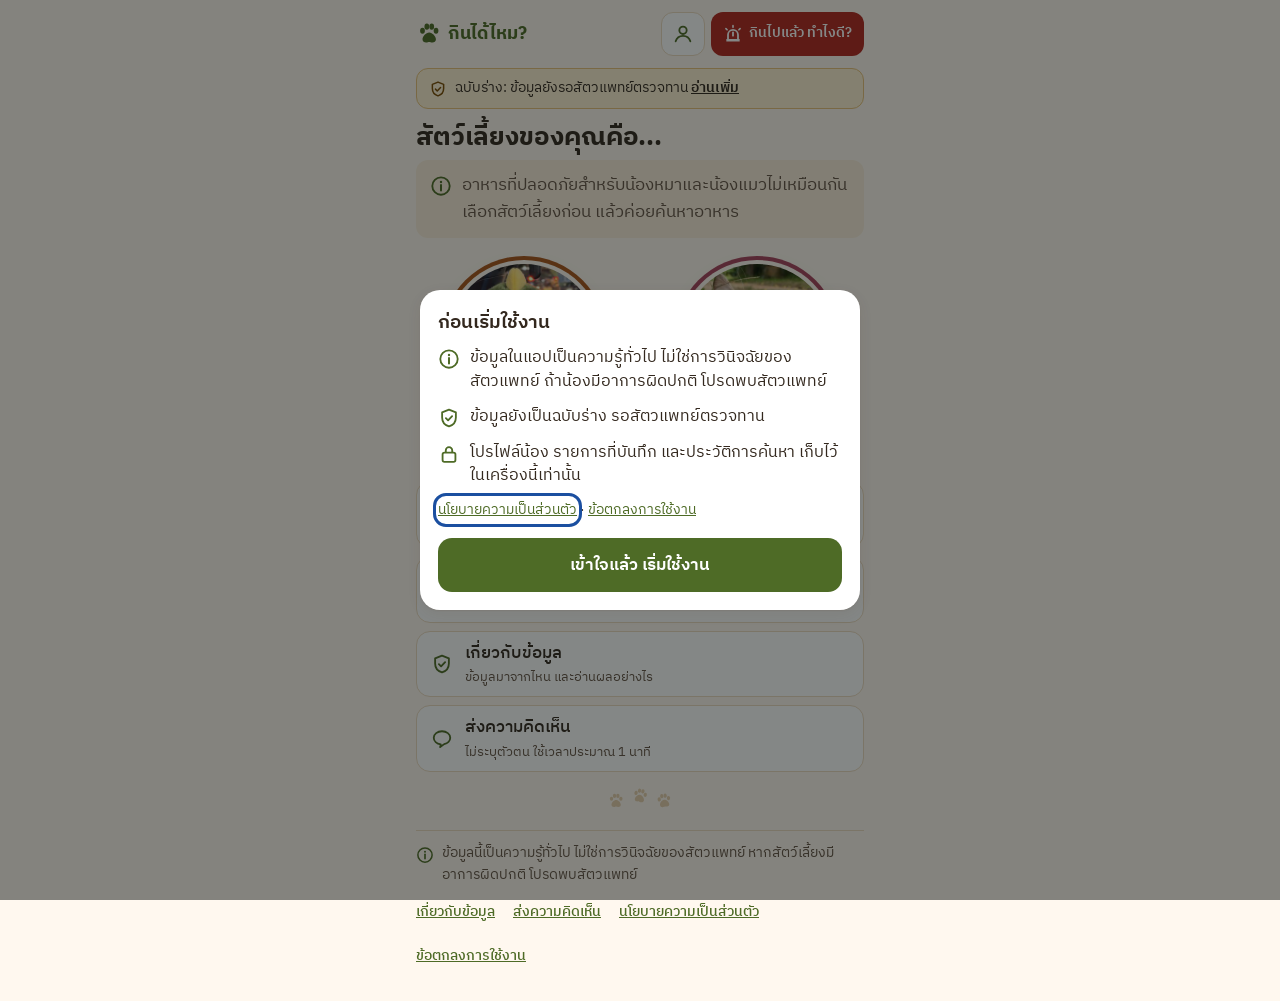
==== index.html @ fde8546d "ปุ่มเลือกสัตว์เป็นวงกลม และปรับโทนสีให้เข้ากับน้องหมาน้องแมว Co-Authored-By: Claude Opus 5.5 <norepl" ====
<!doctype html>
<html lang="th">
<head>
<meta charset="utf-8">
<meta name="viewport" content="width=device-width, initial-scale=1, viewport-fit=cover">
<title>กินได้ไหม? — อาหารน้องหมาและน้องแมว</title>
<meta name="description" content="เช็กง่าย ๆ ว่าอาหารคนชนิดไหนที่น้องหมาหรือน้องแมวกินได้ กินได้บ้าง ควรหลีกเลี่ยง หรือห้ามกิน พร้อมโหมดฉุกเฉินเมื่อน้องกินไปแล้ว">
<meta name="theme-color" content="#4E6B26" media="(prefers-color-scheme: light)">
<meta name="theme-color" content="#1A1511" media="(prefers-color-scheme: dark)">
<meta name="color-scheme" content="light dark">
<link rel="manifest" href="manifest.webmanifest">
<link rel="icon" type="image/png" sizes="32x32" href="icons/favicon-32.png">
<link rel="apple-touch-icon" href="icons/apple-touch-icon.png">
<meta name="apple-mobile-web-app-capable" content="yes">
<meta name="mobile-web-app-capable" content="yes">
<meta name="apple-mobile-web-app-title" content="กินได้ไหม">
<meta name="apple-mobile-web-app-status-bar-style" content="default">
<meta property="og:type" content="website">
<meta property="og:title" content="กินได้ไหม? — อาหารน้องหมาและน้องแมว">
<meta property="og:description" content="เช็กง่าย ๆ ว่าอาหารคนชนิดไหนที่น้องหมาหรือน้องแมวกินได้ พร้อมโหมดฉุกเฉินเมื่อน้องกินไปแล้ว">
<meta property="og:url" content="https://somnantapornp-design.github.io/Kindaimai/">
<meta property="og:image" content="https://somnantapornp-design.github.io/Kindaimai/icons/og.png">
<meta property="og:image:width" content="1200">
<meta property="og:image:height" content="630">
<meta property="og:locale" content="th_TH">
<meta name="twitter:card" content="summary_large_image">
<link rel="preconnect" href="https://fonts.googleapis.com">
<link rel="preconnect" href="https://fonts.gstatic.com" crossorigin>
<link href="https://fonts.googleapis.com/css2?family=IBM+Plex+Sans+Thai:wght@400;500;600;700&display=swap" rel="stylesheet">
<link rel="stylesheet" href="css/app.css">
</head>
<body>
<!-- SVG icon sprite (inline, no external images). Colors come from currentColor or CSS classes. -->
<svg width="0" height="0" class="sprite" aria-hidden="true" focusable="false">
  <defs>
    <symbol id="i-paw" viewBox="0 0 24 24"><g fill="currentColor"><ellipse cx="6" cy="9" rx="2.2" ry="2.8"/><ellipse cx="10" cy="5.2" rx="2.2" ry="2.8"/><ellipse cx="14.5" cy="5.2" rx="2.2" ry="2.8"/><ellipse cx="18.5" cy="9" rx="2.2" ry="2.8"/><path d="M12.2 10.5c-3 0-6.2 3.6-6.2 6.4 0 2.1 1.6 3 3.3 3 1.3 0 2-.6 2.9-.6s1.6.6 2.9.6c1.7 0 3.3-.9 3.3-3 0-2.8-3.2-6.4-6.2-6.4z"/></g></symbol>
    <symbol id="i-dog" viewBox="0 0 100 100"><circle class="fd-bg" cx="50" cy="52" r="44"/><g class="fd-ln" stroke-width="3.5" stroke-linecap="round" stroke-linejoin="round"><path d="M30 34c-8-4-14 2-14 12 0 8 4 14 9 14"/><path d="M70 34c8-4 14 2 14 12 0 8-4 14-9 14"/><path d="M30 36c4-6 11-9 20-9s16 3 20 9c4 6 5 14 4 22-2 12-12 20-24 20S28 70 26 58c-1-8 0-16 4-22z"/><path d="M45 61c2 2 8 2 10 0"/><path d="M50 61v5"/><path d="M44 70c3 3 9 3 12 0"/></g><circle class="fd-fi" cx="40" cy="48" r="3.5"/><circle class="fd-fi" cx="60" cy="48" r="3.5"/><ellipse class="fd-fi" cx="50" cy="58" rx="5" ry="3.5"/></symbol>
    <symbol id="i-cat" viewBox="0 0 100 100"><circle class="fc-bg" cx="50" cy="52" r="44"/><g class="fc-ln" stroke-width="3.5" stroke-linecap="round" stroke-linejoin="round"><path d="M27 44l-3-22 17 10"/><path d="M73 44l3-22-17 10"/><path d="M41 32c3-1 6-1 9-1s6 0 9 1c9 3 16 11 16 22 0 14-11 24-25 24S25 68 25 54c0-5 1-8 2-10"/><path d="M50 60v4"/><path d="M44 66c2 2 4 2 6-1 2 3 4 3 6 1"/><path d="M18 56l14 2M18 64l14-2M82 56l-14 2M82 64l-14-2"/></g><ellipse class="fc-fi" cx="40" cy="50" rx="3.2" ry="4.2"/><ellipse class="fc-fi" cx="60" cy="50" rx="3.2" ry="4.2"/><path class="fc-fi" d="M46 57h8l-4 4z"/></symbol>
    <!-- status icons: shape differs per status (circle-check / triangle / diamond-minus / circle-slash / circle-?) -->
    <symbol id="i-safe" viewBox="0 0 24 24"><circle cx="12" cy="12" r="10" fill="currentColor"/><path class="gl" d="M7 12.5l3.2 3.2L17 9" stroke-width="2.4" stroke-linecap="round" stroke-linejoin="round"/></symbol>
    <symbol id="i-limited" viewBox="0 0 24 24"><path d="M12 2.8L1.8 20.5h20.4z" fill="currentColor" stroke="currentColor" stroke-width="1.5" stroke-linejoin="round"/><path class="gl" d="M12 9v5.5" stroke-width="2.4" stroke-linecap="round"/><circle class="glf" cx="12" cy="17.6" r="1.4"/></symbol>
    <symbol id="i-avoid" viewBox="0 0 24 24"><rect x="4.2" y="4.2" width="15.6" height="15.6" rx="2.6" transform="rotate(45 12 12)" fill="currentColor"/><path class="gl" d="M7.6 12h8.8" stroke-width="2.6" stroke-linecap="round"/></symbol>
    <symbol id="i-toxic" viewBox="0 0 24 24"><circle cx="12" cy="12" r="10" fill="currentColor"/><circle class="gl" cx="12" cy="12" r="5.6" stroke-width="2.4"/><path class="gl" d="M8 16L16 8" stroke-width="2.4" stroke-linecap="round"/></symbol>
    <symbol id="i-unknown" viewBox="0 0 24 24"><circle cx="12" cy="12" r="10" fill="currentColor"/><path class="gl" d="M9.3 9.4a2.8 2.8 0 015.4 1c0 1.9-2.7 2.3-2.7 4" stroke-width="2.3" stroke-linecap="round"/><circle class="glf" cx="12" cy="17.6" r="1.4"/></symbol>
    <symbol id="i-search" viewBox="0 0 24 24"><circle cx="10.5" cy="10.5" r="6.5" fill="none" stroke="currentColor" stroke-width="2.2"/><path d="M15.5 15.5L21 21" stroke="currentColor" stroke-width="2.2" stroke-linecap="round"/></symbol>
    <symbol id="i-x" viewBox="0 0 24 24"><path d="M6 6l12 12M18 6L6 18" stroke="currentColor" stroke-width="2.2" stroke-linecap="round"/></symbol>
    <symbol id="i-back" viewBox="0 0 24 24"><path d="M15 5l-7 7 7 7" fill="none" stroke="currentColor" stroke-width="2.4" stroke-linecap="round" stroke-linejoin="round"/></symbol>
    <symbol id="i-swap" viewBox="0 0 24 24"><path d="M4 8h13l-3-3M20 16H7l3 3" fill="none" stroke="currentColor" stroke-width="2.2" stroke-linecap="round" stroke-linejoin="round"/></symbol>
    <symbol id="i-phone" viewBox="0 0 24 24"><path d="M6.6 3.5l2.6-.4 1.7 4.3-2 1.5a11 11 0 005.2 5.2l1.5-2 4.3 1.7-.4 2.6a2 2 0 01-2 1.7A15.5 15.5 0 014.9 5.5a2 2 0 011.7-2z" fill="currentColor"/></symbol>
    <symbol id="i-info" viewBox="0 0 24 24"><circle cx="12" cy="12" r="9.5" fill="none" stroke="currentColor" stroke-width="2"/><path d="M12 11v6" stroke="currentColor" stroke-width="2.2" stroke-linecap="round"/><circle cx="12" cy="7.6" r="1.3" fill="currentColor"/></symbol>
    <symbol id="i-siren" viewBox="0 0 24 24"><path d="M6 18v-5a6 6 0 0112 0v5" fill="none" stroke="currentColor" stroke-width="2.2" stroke-linejoin="round"/><path d="M4 18h16v3H4z" fill="currentColor"/><path d="M12 2v2M3.5 5.5l1.4 1.4M20.5 5.5l-1.4 1.4" stroke="currentColor" stroke-width="2" stroke-linecap="round"/><path d="M12 10v4" stroke="currentColor" stroke-width="2.2" stroke-linecap="round"/></symbol>
    <symbol id="i-user" viewBox="0 0 24 24"><circle cx="12" cy="8" r="4" fill="none" stroke="currentColor" stroke-width="2"/><path d="M4 20c1.2-4 4.4-6 8-6s6.8 2 8 6" fill="none" stroke="currentColor" stroke-width="2" stroke-linecap="round"/></symbol>
    <symbol id="i-heart" viewBox="0 0 24 24"><path d="M12 20.3S3.5 15 3.5 9.1A4.6 4.6 0 0112 6.6a4.6 4.6 0 018.5 2.5c0 5.9-8.5 11.2-8.5 11.2z" stroke="currentColor" stroke-width="2" stroke-linejoin="round"/></symbol>
    <symbol id="i-chat" viewBox="0 0 24 24"><path d="M12 3.5c-5 0-9 3.2-9 7.2 0 3.6 3.2 6.6 7.6 7.1l-.6 3 4.4-3.2c3.7-.8 6.6-3.6 6.6-6.9 0-4-4-7.2-9-7.2z" fill="none" stroke="currentColor" stroke-width="2" stroke-linejoin="round"/></symbol>
    <symbol id="i-copy" viewBox="0 0 24 24"><rect x="8" y="8" width="12" height="12" rx="2" fill="none" stroke="currentColor" stroke-width="2"/><path d="M16 8V5a1 1 0 00-1-1H5a1 1 0 00-1 1v10a1 1 0 001 1h3" fill="none" stroke="currentColor" stroke-width="2"/></symbol>
    <symbol id="i-bowl" viewBox="0 0 24 24"><path d="M3 11h18a9 9 0 01-18 0z" fill="none" stroke="currentColor" stroke-width="2" stroke-linejoin="round"/><path d="M9 7c0-1.5 1.5-1.5 1.5-3M14 7c0-1.5 1.5-1.5 1.5-3" fill="none" stroke="currentColor" stroke-width="1.8" stroke-linecap="round"/></symbol>
    <symbol id="i-shield" viewBox="0 0 24 24"><path d="M12 2.8l7.5 3v5.6c0 4.6-3.1 8.4-7.5 9.8-4.4-1.4-7.5-5.2-7.5-9.8V5.8z" fill="none" stroke="currentColor" stroke-width="2" stroke-linejoin="round"/><path d="M8.6 12.2l2.4 2.4 4.4-4.6" fill="none" stroke="currentColor" stroke-width="2" stroke-linecap="round" stroke-linejoin="round"/></symbol>
    <symbol id="i-clock" viewBox="0 0 24 24"><circle cx="12" cy="12" r="9" fill="none" stroke="currentColor" stroke-width="2"/><path d="M12 7v5l3.5 2" fill="none" stroke="currentColor" stroke-width="2" stroke-linecap="round"/></symbol>
    <symbol id="i-cross" viewBox="0 0 24 24"><rect x="3" y="3" width="18" height="18" rx="4" fill="none" stroke="currentColor" stroke-width="2"/><path d="M12 7.5v9M7.5 12h9" stroke="currentColor" stroke-width="2.4" stroke-linecap="round"/></symbol>
    <symbol id="i-plus" viewBox="0 0 24 24"><path d="M12 5v14M5 12h14" stroke="currentColor" stroke-width="2.4" stroke-linecap="round"/></symbol>
    <symbol id="i-thumb" viewBox="0 0 24 24"><path d="M7.5 10.5V20H4.5a1 1 0 01-1-1v-7.5a1 1 0 011-1zM7.5 10.5l3.6-6.6a1.9 1.9 0 013.4 1.5L13.8 9h5a2 2 0 012 2.4l-1.4 6.8A2.2 2.2 0 0117.2 20H7.5" fill="none" stroke="currentColor" stroke-width="2" stroke-linejoin="round" stroke-linecap="round"/></symbol>
    <symbol id="i-thumb-down" viewBox="0 0 24 24"><g transform="rotate(180 12 12)"><path d="M7.5 10.5V20H4.5a1 1 0 01-1-1v-7.5a1 1 0 011-1zM7.5 10.5l3.6-6.6a1.9 1.9 0 013.4 1.5L13.8 9h5a2 2 0 012 2.4l-1.4 6.8A2.2 2.2 0 0117.2 20H7.5" fill="none" stroke="currentColor" stroke-width="2" stroke-linejoin="round" stroke-linecap="round"/></g></symbol>
    <symbol id="i-check-c" viewBox="0 0 24 24"><circle cx="12" cy="12" r="9.5" fill="currentColor"/><path class="gl" d="M7.5 12.3l3 3 6-6.3" stroke-width="2.3" stroke-linecap="round" stroke-linejoin="round"/></symbol>
    <symbol id="i-send" viewBox="0 0 24 24"><path d="M3.5 11.5L20 4l-6.5 16.5-2.6-6.4z" fill="none" stroke="currentColor" stroke-width="2" stroke-linejoin="round"/><path d="M10.9 14.1L20 4" stroke="currentColor" stroke-width="2"/></symbol>
    <symbol id="i-refresh" viewBox="0 0 24 24"><path d="M20 12a8 8 0 11-2.4-5.7M20 4v5h-5" fill="none" stroke="currentColor" stroke-width="2.2" stroke-linecap="round" stroke-linejoin="round"/></symbol>
    <symbol id="i-lock" viewBox="0 0 24 24"><rect x="5" y="10.5" width="14" height="10" rx="2" fill="none" stroke="currentColor" stroke-width="2"/><path d="M8.5 10.5V8a3.5 3.5 0 017 0v2.5" fill="none" stroke="currentColor" stroke-width="2"/></symbol>
    <symbol id="i-download" viewBox="0 0 24 24"><path d="M12 4v11M7 10.5l5 5 5-5M5 20h14" fill="none" stroke="currentColor" stroke-width="2.2" stroke-linecap="round" stroke-linejoin="round"/></symbol>
    <symbol id="i-pin" viewBox="0 0 24 24"><path d="M12 21.5s-6.5-6.2-6.5-11.3a6.5 6.5 0 0113 0c0 5.1-6.5 11.3-6.5 11.3z" fill="none" stroke="currentColor" stroke-width="2" stroke-linejoin="round"/><circle cx="12" cy="10.2" r="2.4" fill="none" stroke="currentColor" stroke-width="2"/></symbol>
    <symbol id="i-scissors" viewBox="0 0 24 24"><circle cx="6" cy="7" r="2.8" fill="none" stroke="currentColor" stroke-width="2"/><circle cx="6" cy="17" r="2.8" fill="none" stroke="currentColor" stroke-width="2"/><path d="M8.3 8.6L20 18M8.3 15.4L20 6" fill="none" stroke="currentColor" stroke-width="2" stroke-linecap="round"/></symbol>
    <symbol id="i-ext" viewBox="0 0 24 24"><path d="M14 4h6v6M20 4l-9 9M18 14v5a1 1 0 01-1 1H5a1 1 0 01-1-1V7a1 1 0 011-1h5" fill="none" stroke="currentColor" stroke-width="2" stroke-linecap="round" stroke-linejoin="round"/></symbol>
    <symbol id="i-doc" viewBox="0 0 24 24"><path d="M6 3h8l4 4v14H6z" fill="none" stroke="currentColor" stroke-width="2" stroke-linejoin="round"/><path d="M9 12h6M9 16h6" stroke="currentColor" stroke-width="2" stroke-linecap="round"/></symbol>
  </defs>
</svg>

<div lang="th" class="app">
  <header class="top">
    <a class="brand" href="#" id="brand-link" aria-label="กินได้ไหม? กลับหน้าแรก"><svg aria-hidden="true"><use href="#i-paw"/></svg><span class="brand-text">กินได้ไหม?</span></a>
    <button type="button" class="icon-btn" data-action="profile" aria-label="โปรไฟล์สัตว์เลี้ยง"><svg aria-hidden="true"><use href="#i-user"/></svg></button>
    <button type="button" class="btn-emg" data-action="emergency"><svg aria-hidden="true"><use href="#i-siren"/></svg>กินไปแล้ว ทำไงดี?</button>
  </header>

  <div class="ios-hint" id="ios-hint" hidden>
    <svg aria-hidden="true"><use href="#i-download"/></svg>
    <p>ติดตั้งแอป: แตะปุ่มแชร์ แล้วเลือก “เพิ่มไปยังหน้าจอโฮม”</p>
    <button type="button" class="ios-x" data-action="ios-hint-close" aria-label="ปิดคำแนะนำการติดตั้ง"><svg aria-hidden="true"><use href="#i-x"/></svg></button>
  </div>

  <main id="main" tabindex="-1">
    <!-- ===== Screen: loading / data error ===== -->
    <section class="view" id="view-loading" aria-label="กำลังโหลด">
      <p class="loading" role="status"><svg aria-hidden="true"><use href="#i-paw"/></svg>กำลังโหลดข้อมูลอาหาร…</p>
    </section>
    <section class="view" id="view-error" aria-labelledby="err-h" hidden>
      <div class="notfound">
        <svg aria-hidden="true"><use href="#i-unknown"/></svg>
        <h1 id="err-h" tabindex="-1" class="err-h">โหลดข้อมูลอาหารไม่สำเร็จ</h1>
        <p>ตรวจการเชื่อมต่ออินเทอร์เน็ต แล้วลองอีกครั้ง ถ้าเคยเปิดแอปนี้มาก่อน ข้อมูลจะใช้งานแบบออฟไลน์ได้หลังโหลดสำเร็จหนึ่งครั้ง</p>
        <button type="button" class="btn-sec" data-action="retry-data"><svg aria-hidden="true"><use href="#i-refresh"/></svg>ลองอีกครั้ง</button>
      </div>
      <button type="button" class="btn-danger" data-action="emergency"><svg aria-hidden="true"><use href="#i-siren"/></svg>น้องกินอะไรไปแล้ว? เปิดโหมดฉุกเฉิน</button>
    </section>

    <!-- ===== Screen: choose pet (home) ===== -->
    <section class="view" id="view-pet" aria-labelledby="pet-h" hidden>
      <div class="draft-banner js-draft" hidden><svg aria-hidden="true"><use href="#i-shield"/></svg><span>ฉบับร่าง: ข้อมูลยังรอสัตวแพทย์ตรวจทาน <a href="#about" data-action="about">อ่านเพิ่ม</a></span></div>
      <h1 id="pet-h">สัตว์เลี้ยงของคุณคือ...</h1>
      <div class="intro-note"><svg aria-hidden="true"><use href="#i-info"/></svg><p class="muted" style="margin:0">อาหารที่ปลอดภัยสำหรับน้องหมาและน้องแมวไม่เหมือนกัน เลือกสัตว์เลี้ยงก่อน แล้วค่อยค้นหาอาหาร</p></div>
      <div class="species" role="group" aria-label="เลือกชนิดสัตว์เลี้ยง">
        <button type="button" class="sp-card" data-sp="dog"><img class="pet-ph" src="icons/pet-dog.jpg" alt="" width="96" height="96">น้องหมา</button>
        <button type="button" class="sp-card" data-sp="cat"><img class="pet-ph" src="icons/pet-cat.jpg" alt="" width="96" height="96">น้องแมว</button>
      </div>
      <div class="home-links">
        <button type="button" class="row-btn" data-action="nearby"><svg aria-hidden="true"><use href="#i-pin"/></svg><span>บริการใกล้ฉัน<span class="sub">คลินิกสัตว์ ร้านอาหารสัตว์ อาบน้ำตัดขน ฝากเลี้ยง</span></span></button>
        <button type="button" class="row-btn" data-action="profile"><svg aria-hidden="true"><use href="#i-user"/></svg><span><span id="home-profile-label">ตั้งโปรไฟล์น้อง (ไม่บังคับ)</span><span class="sub">น้ำหนัก ช่วงวัย ช่วยคำนวณปริมาณขนมโดยประมาณ</span></span></button>
        <button type="button" class="row-btn" data-action="about"><svg aria-hidden="true"><use href="#i-shield"/></svg><span>เกี่ยวกับข้อมูล<span class="sub">ข้อมูลมาจากไหน และอ่านผลอย่างไร</span></span></button>
        <button type="button" class="row-btn" data-action="feedback"><svg aria-hidden="true"><use href="#i-chat"/></svg><span>ส่งความคิดเห็น<span class="sub">ไม่ระบุตัวตน ใช้เวลาประมาณ 1 นาที</span></span></button>
        <button type="button" class="row-btn js-install" data-action="install" hidden><svg aria-hidden="true"><use href="#i-download"/></svg><span>ติดตั้งแอปบนมือถือ<span class="sub">เปิดได้จากหน้าจอโฮม ใช้ได้แม้ไม่มีเน็ต</span></span></button>
      </div>
      <div class="paws" aria-hidden="true"><svg><use href="#i-paw"/></svg><svg><use href="#i-paw"/></svg><svg><use href="#i-paw"/></svg></div>
    </section>

    <!-- ===== Screen: search ===== -->
    <section class="view" id="view-search" aria-labelledby="search-h" hidden>
      <div class="draft-banner js-draft" hidden><svg aria-hidden="true"><use href="#i-shield"/></svg><span>ฉบับร่าง: ข้อมูลยังรอสัตวแพทย์ตรวจทาน <a href="#about" data-action="about">อ่านเพิ่ม</a></span></div>
      <div class="for-bar">
        <span class="who"><img class="pet-ph sp-icon" src="icons/pet-dog.jpg" alt="" width="28" height="28"><span>กำลังค้นหาสำหรับ: <strong class="sp-name">น้องหมา</strong></span></span>
        <button type="button" class="btn-ghost" data-action="change-pet" aria-label="เปลี่ยนชนิดสัตว์เลี้ยง"><svg aria-hidden="true"><use href="#i-swap"/></svg>เปลี่ยน</button>
      </div>
      <h1 id="search-h">น้องหมากินอันนี้ได้ไหม?</h1>
      <form class="field" role="search" id="search-form" autocomplete="off">
        <label for="q">พิมพ์ชื่ออาหาร</label>
        <div class="search-wrap">
          <svg aria-hidden="true"><use href="#i-search"/></svg>
          <input id="q" type="search" inputmode="search" enterkeyhint="search" placeholder="เช่น องุ่น ไข่ต้ม ไก่ทอด" aria-describedby="res-status">
          <button type="button" class="clear-btn" id="clear-q" aria-label="ล้างคำค้นหา" hidden><svg aria-hidden="true"><use href="#i-x"/></svg></button>
        </div>
      </form>
      <p id="res-status" class="sr-only" aria-live="polite"></p>
      <div id="results-area" hidden>
        <div class="result-head"><p id="res-label"></p><button type="button" class="link-btn" id="clear-results">ล้าง</button></div>
        <ul class="results" id="results"></ul>
        <div id="dish-hint"></div>
        <div class="notfound" id="notfound-inline" hidden></div>
      </div>
      <div id="browse">
        <div class="sec-block" id="recent-block" hidden>
          <div class="sec-head"><h2 id="recent-h">ค้นหาล่าสุด</h2><button type="button" class="link-btn" data-action="clear-recent">ล้างประวัติ</button></div>
          <div class="chips" id="recent" role="group" aria-labelledby="recent-h"></div>
        </div>
        <div class="sec-block" id="fav-block">
          <h2 id="fav-h">รายการที่บันทึก</h2>
          <ul class="results" id="favs" aria-labelledby="fav-h"></ul>
          <p class="muted small" id="fav-empty">ยังไม่มีรายการ กดรูปหัวใจในหน้าผลลัพธ์เพื่อบันทึกไว้ดูทีหลัง</p>
        </div>
        <h2 id="pop-h">ค้นหายอดนิยม</h2>
        <div class="chips" id="popular" role="group" aria-labelledby="pop-h"></div>
        <h2 id="cat-h">ดูตามหมวดอาหาร</h2>
        <div class="chips" id="categories" role="group" aria-labelledby="cat-h"></div>
      </div>
      <h2>ความหมายของสัญลักษณ์</h2>
      <ul class="legend" id="legend"></ul>
    </section>

    <!-- ===== Screen: result ===== -->
    <section class="view" id="view-result" aria-labelledby="food-h" hidden>
      <div class="back-row">
        <button type="button" class="btn-ghost" data-action="back-search"><svg aria-hidden="true"><use href="#i-back"/></svg>กลับไปค้นหา</button>
        <button type="button" class="btn-ghost" data-action="other-species" id="other-sp-btn"><svg aria-hidden="true"><use href="#i-swap"/></svg><span></span></button>
      </div>
      <div id="result-body"></div>
      <button type="button" class="btn-primary" data-action="new-search"><svg aria-hidden="true"><use href="#i-search"/></svg>ค้นหาอาหารอื่น</button>
    </section>

    <!-- ===== Screen: not found ===== -->
    <section class="view" id="view-notfound" aria-labelledby="nf-h" hidden>
      <div class="back-row"><button type="button" class="btn-ghost" data-action="back-search"><svg aria-hidden="true"><use href="#i-back"/></svg>กลับไปค้นหา</button></div>
      <div class="notfound" id="nf-body"></div>
      <div id="nf-dish"></div>
      <button type="button" class="btn-primary" data-action="new-search"><svg aria-hidden="true"><use href="#i-search"/></svg>ค้นหาอาหารอื่น</button>
    </section>

    <!-- ===== Screen: emergency ===== -->
    <section class="view" id="view-emergency" aria-labelledby="emg-h" hidden>
      <h1 id="emg-h" class="emg-title">กินไปแล้ว ทำไงดี?</h1>
      <div class="redflags">
        <h2><svg aria-hidden="true"><use href="#i-siren"/></svg>มีอาการเหล่านี้ ไปโรงพยาบาลสัตว์ทันที</h2>
        <ul>
          <li>ชัก</li>
          <li>หายใจลำบาก</li>
          <li>ซึมมาก หรือไม่รู้สึกตัว</li>
          <li>อาเจียนหรือถ่ายมีเลือด</li>
          <li>ท้องอืดแข็ง</li>
        </ul>
        <p class="small" style="margin:0">ไม่ว่าน้องจะกินอะไรไป ถ้ามีอาการข้างต้นให้ไปทันที อย่าทำให้อาเจียนเองหรือให้ยาของคนโดยไม่ได้รับคำแนะนำจากสัตวแพทย์</p>
      </div>

      <h2 id="emg-sp-h">น้องเป็น...</h2>
      <div class="seg" role="group" aria-labelledby="emg-sp-h">
        <button type="button" data-emg-sp="dog" aria-pressed="false"><img class="pet-ph" src="icons/pet-dog.jpg" alt="" width="96" height="96">น้องหมา</button>
        <button type="button" data-emg-sp="cat" aria-pressed="false"><img class="pet-ph" src="icons/pet-cat.jpg" alt="" width="96" height="96">น้องแมว</button>
      </div>

      <form class="field" role="search" id="emg-form" autocomplete="off" style="margin-top:14px">
        <label for="eq">น้องกินอะไรไป?</label>
        <div class="search-wrap">
          <svg aria-hidden="true"><use href="#i-search"/></svg>
          <input id="eq" type="search" inputmode="search" enterkeyhint="search" placeholder="เช่น ช็อกโกแลต องุ่น ยาพารา">
          <button type="button" class="clear-btn" id="clear-eq" aria-label="ล้างคำค้นหา" hidden><svg aria-hidden="true"><use href="#i-x"/></svg></button>
        </div>
      </form>
      <p id="emg-status" class="sr-only" aria-live="polite"></p>
      <ul class="results" id="emg-results"></ul>
      <div id="emg-answer" aria-live="polite"></div>

      <h2 id="vet-h"><span style="display:inline-flex;gap:8px;align-items:center"><svg aria-hidden="true" style="width:22px;height:22px;color:var(--tox)"><use href="#i-cross"/></svg>โรงพยาบาลสัตว์ 24 ชม.</span></h2>
      <div id="vet-area"></div>
      <div id="emg-near"></div>
    </section>

    <!-- ===== Screen: nearby services (links to Google Maps; the app never reads location) ===== -->
    <section class="view" id="view-nearby" aria-labelledby="near-h" hidden>
      <div class="back-row"><button type="button" class="btn-ghost" data-action="home-or-search"><svg aria-hidden="true"><use href="#i-back"/></svg>กลับ</button></div>
      <h1 id="near-h" tabindex="-1">บริการใกล้ฉัน</h1>
      <p class="muted">แตะเพื่อเปิด Google Maps แล้วดูร้านและคลินิกที่อยู่ใกล้คุณ พร้อมเวลาเปิด รีวิว และเส้นทาง</p>
      <div class="home-links" id="nearby-list"></div>
      <div class="intro-note" style="margin-top:16px"><svg aria-hidden="true"><use href="#i-info"/></svg><p class="small" style="margin:0">รายชื่อมาจาก Google Maps แอปนี้ไม่ได้แนะนำหรือรับรองร้านใด ควรโทรสอบถามเวลาเปิดและบริการก่อนเดินทาง แอปไม่ได้เก็บตำแหน่งของคุณ ส่วน Google Maps อาจใช้ตำแหน่งตามการตั้งค่าในเครื่องของคุณ</p></div>
    </section>

    <!-- ===== Screen: pet profile ===== -->
    <section class="view" id="view-profile" aria-labelledby="prof-h" hidden>
      <div class="back-row"><button type="button" class="btn-ghost" data-action="home-or-search"><svg aria-hidden="true"><use href="#i-back"/></svg>กลับ</button></div>
      <h1 id="prof-h">โปรไฟล์น้อง</h1>
      <p class="muted small">ไม่บังคับ ไม่ต้องสมัครสมาชิก ข้อมูลเก็บไว้ในเครื่องนี้เท่านั้น ไม่ส่งไปที่ไหน</p>
      <form id="profile-form" novalidate>
        <div class="form-row">
          <label for="pf-name">ชื่อน้อง (ไม่บังคับ)</label>
          <input class="text-in" id="pf-name" type="text" maxlength="30" autocomplete="off">
        </div>
        <fieldset class="form-row">
          <legend>ชนิด</legend>
          <div class="opt-grid two">
            <label class="opt"><input type="radio" name="pf-sp" value="dog"><span><img class="pet-ph" src="icons/pet-dog.jpg" alt="" width="96" height="96">น้องหมา</span></label>
            <label class="opt"><input type="radio" name="pf-sp" value="cat"><span><img class="pet-ph" src="icons/pet-cat.jpg" alt="" width="96" height="96">น้องแมว</span></label>
          </div>
        </fieldset>
        <div class="form-row">
          <label for="pf-kg">น้ำหนัก (กิโลกรัม)</label>
          <input class="text-in" id="pf-kg" type="text" inputmode="decimal" placeholder="เช่น 4.5" aria-describedby="pf-kg-hint">
          <p class="hint" id="pf-kg-hint">ใช้คำนวณปริมาณขนมโดยประมาณเท่านั้น</p>
        </div>
        <fieldset class="form-row">
          <legend>ช่วงวัย</legend>
          <div class="opt-grid">
            <label class="opt"><input type="radio" name="pf-stage" value="baby"><span>ลูก</span></label>
            <label class="opt"><input type="radio" name="pf-stage" value="adult"><span>โต</span></label>
            <label class="opt"><input type="radio" name="pf-stage" value="senior"><span>สูงวัย</span></label>
          </div>
        </fieldset>
        <fieldset class="form-row">
          <legend>ภาวะที่ควรระวัง</legend>
          <label class="check"><input type="checkbox" id="pf-over">น้ำหนักเกิน</label>
          <label class="check"><input type="checkbox" id="pf-kidney">โรคไต</label>
        </fieldset>
        <p class="form-msg" id="pf-msg" role="status" hidden></p>
        <button type="submit" class="btn-primary">บันทึกโปรไฟล์</button>
        <button type="button" class="btn-sec" style="width:100%;margin-top:10px" data-action="delete-profile">ลบโปรไฟล์</button>
      </form>
    </section>

    <!-- ===== Screen: about the data ===== -->
    <section class="view about" id="view-about" aria-labelledby="about-h" hidden>
      <div class="back-row"><button type="button" class="btn-ghost" data-action="home-or-search"><svg aria-hidden="true"><use href="#i-back"/></svg>กลับ</button></div>
      <h1 id="about-h">เกี่ยวกับข้อมูล</h1>
      <div id="about-review"></div>
      <h2>ผลแต่ละรายการมาจากไหน</h2>
      <p>ทีมผู้จัดทำรวบรวมข้อมูลจากแหล่งอ้างอิงด้านสัตวแพทย์และสวัสดิภาพสัตว์ที่เชื่อถือได้ เช่น คู่มือสัตวแพทย์ ศูนย์พิษวิทยาสัตว์ และหน่วยงานรัฐ แยกผลสำหรับน้องหมาและน้องแมว เพราะร่างกายต่างกัน เมื่อแหล่งข้อมูลไม่ตรงกัน เราเลือกคำตอบที่ระมัดระวังกว่าไว้ก่อน ทุกผลลัพธ์มีลิงก์แหล่งอ้างอิงให้ตรวจสอบเองได้</p>
      <h2>ความหมายของ 5 สถานะ</h2>
      <ul class="legend" id="about-legend"></ul>
      <h2>สิ่งที่แอปนี้ไม่ใช่</h2>
      <ul>
        <li>เป็นความรู้ทั่วไป ไม่ใช่การวินิจฉัยโรค และไม่ใช่คำแนะนำเฉพาะสำหรับน้องแต่ละตัว</li>
        <li>ไม่ได้บอกปริมาณที่เป็นพิษหรือขนาดยา ถ้าน้องกินอะไรผิดปกติ ให้ติดต่อสัตวแพทย์</li>
        <li>สัตว์ที่ป่วย ตั้งท้อง ลูกสัตว์ หรือสูงวัย อาจต้องดูแลต่างไปจากนี้</li>
      </ul>
      <h2>ผู้จัดทำ</h2>
      <p>โครงการโดยอาจารย์มหาวิทยาลัย เพื่อให้ความรู้แก่เจ้าของสัตว์เลี้ยงชาวไทย ไม่มีโฆษณาหรือการสนับสนุนจากแบรนด์อาหารสัตว์</p>
      <h2>แหล่งอ้างอิงทั้งหมด</h2>
      <details class="src"><summary id="about-src-sum">ดูรายการแหล่งอ้างอิง</summary><ul class="sources" id="about-sources"></ul></details>

      <h2 id="priv-h">ข้อมูลของคุณ</h2>
      <p>โปรไฟล์น้อง รายการที่บันทึก และประวัติการค้นหา เก็บไว้ในเครื่องนี้เท่านั้น ไม่ต้องสมัครสมาชิก</p>
      <p id="privacy-state" class="muted"></p>
      <label class="check" id="optout-row" hidden><input type="checkbox" id="optout">ไม่ส่งข้อมูลการใช้งาน</label>
      <div class="about-actions">
        <button type="button" class="btn-sec" data-action="feedback"><svg aria-hidden="true"><use href="#i-chat"/></svg>ส่งความคิดเห็น</button>
        <button type="button" class="btn-sec js-install" data-action="install" hidden><svg aria-hidden="true"><use href="#i-download"/></svg>ติดตั้งแอปบนมือถือ</button>
        <button type="button" class="btn-sec" data-action="notice-show"><svg aria-hidden="true"><use href="#i-info"/></svg>ดูประกาศเรื่องข้อมูลอีกครั้ง</button>
        <button type="button" class="btn-sec" data-action="clear-local"><svg aria-hidden="true"><use href="#i-x"/></svg>ลบข้อมูลทั้งหมดในเครื่องนี้</button>
      </div>
      <h2>นโยบายและข้อตกลง</h2>
      <ul class="doc-links">
        <li><a href="privacy.html"><svg aria-hidden="true"><use href="#i-lock"/></svg>นโยบายความเป็นส่วนตัว</a></li>
        <li><a href="#nearby" data-action="nearby"><svg aria-hidden="true"><use href="#i-pin"/></svg>บริการใกล้ฉัน</a></li>
        <li><a href="terms.html"><svg aria-hidden="true"><use href="#i-doc"/></svg>ข้อตกลงการใช้งานและข้อจำกัดความรับผิด</a></li>
      </ul>
    </section>

    <!-- ===== Screen: feedback survey ===== -->
    <section class="view" id="view-feedback" aria-labelledby="fb-h" hidden>
      <div class="back-row"><button type="button" class="btn-ghost" data-action="home-or-search"><svg aria-hidden="true"><use href="#i-back"/></svg>กลับ</button></div>
      <h1 id="fb-h" tabindex="-1">ส่งความคิดเห็น</h1>
      <p class="muted small">ใช้เวลาประมาณ 1 นาที ไม่ต้องใส่ชื่อ อีเมล หรือเบอร์โทร</p>
      <p class="fb-mode small" id="fb-mode" hidden></p>
      <form id="fb-form" novalidate>
        <fieldset class="form-row" id="fb-pets-row" aria-describedby="fb-pets-err">
          <legend>เลี้ยงอะไร</legend>
          <div class="opt-grid">
            <label class="opt"><input type="radio" name="fb-pets" value="dog"><span>น้องหมา</span></label>
            <label class="opt"><input type="radio" name="fb-pets" value="cat"><span>น้องแมว</span></label>
            <label class="opt"><input type="radio" name="fb-pets" value="both"><span>ทั้งสอง</span></label>
          </div>
          <p class="field-err" id="fb-pets-err" hidden></p>
        </fieldset>
        <fieldset class="form-row" id="fb-ease-row" aria-describedby="fb-ease-hint fb-ease-err">
          <legend>ใช้งานง่ายไหม</legend>
          <div class="opt-grid five">
            <label class="opt"><input type="radio" name="fb-ease" value="1"><span>1</span></label>
            <label class="opt"><input type="radio" name="fb-ease" value="2"><span>2</span></label>
            <label class="opt"><input type="radio" name="fb-ease" value="3"><span>3</span></label>
            <label class="opt"><input type="radio" name="fb-ease" value="4"><span>4</span></label>
            <label class="opt"><input type="radio" name="fb-ease" value="5"><span>5</span></label>
          </div>
          <p class="scale-ends" id="fb-ease-hint"><span>1 = ยากมาก</span><span>5 = ง่ายมาก</span></p>
          <p class="field-err" id="fb-ease-err" hidden></p>
        </fieldset>
        <fieldset class="form-row" id="fb-trust-row" aria-describedby="fb-trust-hint fb-trust-err">
          <legend>เชื่อถือคำตอบในแอปไหม</legend>
          <div class="opt-grid five">
            <label class="opt"><input type="radio" name="fb-trust" value="1"><span>1</span></label>
            <label class="opt"><input type="radio" name="fb-trust" value="2"><span>2</span></label>
            <label class="opt"><input type="radio" name="fb-trust" value="3"><span>3</span></label>
            <label class="opt"><input type="radio" name="fb-trust" value="4"><span>4</span></label>
            <label class="opt"><input type="radio" name="fb-trust" value="5"><span>5</span></label>
          </div>
          <p class="scale-ends" id="fb-trust-hint"><span>1 = ไม่เชื่อเลย</span><span>5 = เชื่อมาก</span></p>
          <p class="field-err" id="fb-trust-err" hidden></p>
        </fieldset>
        <fieldset class="form-row" id="fb-ret-row" aria-describedby="fb-ret-err">
          <legend>จะกลับมาใช้อีกไหม</legend>
          <div class="opt-grid">
            <label class="opt"><input type="radio" name="fb-ret" value="yes"><span>ใช้แน่</span></label>
            <label class="opt"><input type="radio" name="fb-ret" value="maybe"><span>อาจจะ</span></label>
            <label class="opt"><input type="radio" name="fb-ret" value="no"><span>คงไม่</span></label>
          </div>
          <p class="field-err" id="fb-ret-err" hidden></p>
        </fieldset>
        <div class="form-row">
          <label for="fb-wish">อยากให้เพิ่มอะไร (ไม่บังคับ)</label>
          <textarea class="fb-text" id="fb-wish" maxlength="500" aria-describedby="fb-wish-count fb-wish-hint" placeholder="เช่น อาหารที่อยากให้มี หรือสิ่งที่ยังใช้ยาก"></textarea>
          <p class="counter" id="fb-wish-count">0/500 ตัวอักษร</p>
          <p class="hint" id="fb-wish-hint">กรุณาอย่าพิมพ์ชื่อ เบอร์โทร หรืออีเมลของคุณ</p>
        </div>
        <div class="form-row" id="fb-consent-row">
          <label class="check"><input type="checkbox" id="fb-consent" aria-describedby="fb-consent-err"><span id="fb-consent-label">ยินยอมให้ส่งคำตอบแบบไม่ระบุตัวตนเพื่อพัฒนาแอป</span></label>
          <p class="hint"><a href="privacy.html">อ่านนโยบายความเป็นส่วนตัว</a></p>
          <p class="field-err" id="fb-consent-err" hidden></p>
        </div>
        <p class="field-err" id="fb-err" role="alert" hidden></p>
        <button type="submit" class="btn-primary" id="fb-submit"><svg aria-hidden="true"><use href="#i-send"/></svg><span>ส่งความคิดเห็น</span></button>
      </form>
      <div id="fb-done" tabindex="-1" hidden></div>
    </section>
  </main>

  <footer class="disc">
    <div class="row"><svg aria-hidden="true"><use href="#i-info"/></svg><span>ข้อมูลนี้เป็นความรู้ทั่วไป ไม่ใช่การวินิจฉัยของสัตวแพทย์ หากสัตว์เลี้ยงมีอาการผิดปกติ โปรดพบสัตวแพทย์</span></div>
    <nav class="foot-links" aria-label="ลิงก์ท้ายหน้า">
      <button type="button" class="link-btn" data-action="about">เกี่ยวกับข้อมูล</button>
      <button type="button" class="link-btn" data-action="feedback">ส่งความคิดเห็น</button>
      <a class="link-btn" href="privacy.html">นโยบายความเป็นส่วนตัว</a>
      <a class="link-btn" href="terms.html">ข้อตกลงการใช้งาน</a>
    </nav>
  </footer>
  <div class="toast" id="toast" role="status" aria-live="polite" hidden></div>
  <div class="update-bar" id="update-bar" hidden>
    <button type="button" data-action="update-app"><svg aria-hidden="true"><use href="#i-refresh"/></svg>มีเวอร์ชันใหม่ — แตะเพื่ออัปเดต</button>
  </div>

  <dialog class="sheet" id="notice-dlg" aria-labelledby="nt-h">
    <h2 id="nt-h">ก่อนเริ่มใช้งาน</h2>
    <ul class="welcome-list">
      <li><svg aria-hidden="true"><use href="#i-info"/></svg><span>ข้อมูลในแอปเป็นความรู้ทั่วไป ไม่ใช่การวินิจฉัยของสัตวแพทย์ ถ้าน้องมีอาการผิดปกติ โปรดพบสัตวแพทย์</span></li>
      <li id="notice-draft"><svg aria-hidden="true"><use href="#i-shield"/></svg><span>ข้อมูลยังเป็นฉบับร่าง รอสัตวแพทย์ตรวจทาน</span></li>
      <li><svg aria-hidden="true"><use href="#i-lock"/></svg><span>โปรไฟล์น้อง รายการที่บันทึก และประวัติการค้นหา เก็บไว้ในเครื่องนี้เท่านั้น</span></li>
      <li id="notice-remote" hidden><svg aria-hidden="true"><use href="#i-send"/></svg><span>เพื่อพัฒนาแอป เราส่งข้อมูลแบบไม่ระบุตัวตนไปยัง Google Forms ได้แก่ การกด “มีประโยชน์/ยังไม่ชัด” ชื่ออาหารที่ค้นหาแล้วไม่เจอ และคำขอให้เพิ่มเมนู ไม่ส่งชื่อ เบอร์โทร หรืออีเมล ปิดได้ที่หน้า “เกี่ยวกับข้อมูล”</span></li>
    </ul>
    <p class="small" style="margin:12px 0 0"><a href="privacy.html">นโยบายความเป็นส่วนตัว</a> · <a href="terms.html">ข้อตกลงการใช้งาน</a></p>
    <form method="dialog"><button type="submit" class="btn-primary" value="ok">เข้าใจแล้ว เริ่มใช้งาน</button></form>
  </dialog>
</div>

<script src="js/config.js"></script>
<script src="js/app.js"></script>
</body>
</html>
---- css/app.css ----
/* ===== Theme tokens (light) — every color in the app comes from here ===== */
:root{
  /* โทนสีจากรูปน้องหมาน้องแมว: ครีมขนนุ่ม เขียวชุดไดโนเสาร์ ส้มขนคอร์กี้ ชมพูจมูกน้องแมว */
  --bg:#FFF8EF; --surface:#FFFFFF; --surface-2:#FBEEDC; --line:#EEDBC2;
  --ink:#33281E; --ink-2:#665446; --ph:#7A6A5C;
  --primary:#4E6B26; --primary-ink:#FFFFFF; --primary-soft:#EDF3E0;
  --dog:#A9551A; --dog-soft:#FBE7D3; --cat:#A8435C; --cat-soft:#FBE4EA;
  --safe:#1C6B3A; --safe-bg:#E4F3E8; --safe-line:#9FD0AE;
  --lim:#7A4A00;  --lim-bg:#FFF1D4;  --lim-line:#E9C27A;
  --avo:#8F3A0E;  --avo-bg:#FDE9DA;  --avo-line:#EBB08A;
  --tox:#A8231B;  --tox-bg:#FCE8E6;  --tox-line:#EFA9A3;
  --unk:#47515A;  --unk-bg:#ECEEF0;  --unk-line:#C3C9CF;
  --glyph:#FFFFFF;                 /* mark drawn inside filled status icons */
  --danger:#B3261E; --danger-ink:#FFFFFF; --danger-hover:#931F18;
  --heart:#B3261E;
  --focus:#1B4FA0; --focus-ring:rgba(27,79,160,.35);
  --paw:#E8CFAE;
  --shadow:0 1px 2px rgba(90,55,20,.07),0 4px 14px rgba(90,55,20,.08);
  --r:18px; --r-sm:12px;
  color-scheme:light;
}
/* ===== Dark theme (system preference unless forced light) ===== */
@media (prefers-color-scheme: dark){
  :root:not([data-theme="light"]){
    --bg:#1A1511; --surface:#241D17; --surface-2:#2E251E; --line:#46392D;
    --ink:#F6EDE2; --ink-2:#CDBCA9; --ph:#A8957F;
    --primary:#B5D38A; --primary-ink:#1A2410; --primary-soft:#2E3A1E;
    --dog:#F2A86A; --dog-soft:#3D2717; --cat:#F3A0B5; --cat-soft:#3E2229;
    --safe:#86D9A5; --safe-bg:#14301F; --safe-line:#2F6B45;
    --lim:#F2C66E;  --lim-bg:#33270E;  --lim-line:#7A5B1F;
    --avo:#F5A97F;  --avo-bg:#3A2216;  --avo-line:#87492A;
    --tox:#FF9F96;  --tox-bg:#3E1917;  --tox-line:#8C3A33;
    --unk:#C6CED5;  --unk-bg:#2A3036;  --unk-line:#5A646D;
    --glyph:#1A1511;
    --danger:#C0322A; --danger-ink:#FFFFFF; --danger-hover:#D8443B;
    --heart:#FF9F96;
    --focus:#9BC0FF; --focus-ring:rgba(155,192,255,.4);
    --paw:#4A3B2E;
    --shadow:0 1px 2px rgba(0,0,0,.35),0 4px 14px rgba(0,0,0,.3);
    color-scheme:dark;
  }
}
:root[data-theme="dark"]{
  --bg:#1A1511; --surface:#241D17; --surface-2:#2E251E; --line:#46392D;
  --ink:#F6EDE2; --ink-2:#CDBCA9; --ph:#A8957F;
  --primary:#B5D38A; --primary-ink:#1A2410; --primary-soft:#2E3A1E;
  --dog:#F2A86A; --dog-soft:#3D2717; --cat:#F3A0B5; --cat-soft:#3E2229;
  --safe:#86D9A5; --safe-bg:#14301F; --safe-line:#2F6B45;
  --lim:#F2C66E;  --lim-bg:#33270E;  --lim-line:#7A5B1F;
  --avo:#F5A97F;  --avo-bg:#3A2216;  --avo-line:#87492A;
  --tox:#FF9F96;  --tox-bg:#3E1917;  --tox-line:#8C3A33;
  --unk:#C6CED5;  --unk-bg:#2A3036;  --unk-line:#5A646D;
  --glyph:#1A1511;
  --danger:#C0322A; --danger-ink:#FFFFFF; --danger-hover:#D8443B;
  --heart:#FF9F96;
  --focus:#9BC0FF; --focus-ring:rgba(155,192,255,.4);
  --paw:#4A3B2E;
  --shadow:0 1px 2px rgba(0,0,0,.35),0 4px 14px rgba(0,0,0,.3);
  color-scheme:dark;
}

*{box-sizing:border-box}
html{-webkit-text-size-adjust:100%;background:var(--bg)}
body{margin:0;background:var(--bg);color:var(--ink);font-family:"IBM Plex Sans Thai",system-ui,-apple-system,"Segoe UI",sans-serif;font-size:17px;line-height:1.6;overflow-x:hidden;
  /* safe areas (notch / home indicator) for installed app + viewport-fit=cover */
  padding-top:env(safe-area-inset-top, 0px);padding-bottom:env(safe-area-inset-bottom, 0px);min-height:100vh;min-height:100dvh}
.sprite{position:absolute;width:0;height:0;overflow:hidden}
.app{max-width:480px;margin:0 auto;min-height:100vh;min-height:100dvh;display:flex;flex-direction:column;padding-left:max(16px, env(safe-area-inset-left, 0px));padding-right:max(16px, env(safe-area-inset-right, 0px))}
main{flex:1;padding-bottom:16px;min-width:0}
h1{font-size:1.6rem;line-height:1.3;margin:12px 0 6px;font-weight:700}
h2{font-size:1.1rem;line-height:1.4;margin:22px 0 8px;font-weight:600}
h3{font-size:1rem;margin:0 0 4px;font-weight:600}
p{margin:0 0 10px}
.muted{color:var(--ink-2)}
.small{font-size:.9rem}
[hidden]{display:none!important}
button,a,input,textarea,select{font:inherit}
a{color:var(--primary)}
:focus-visible{outline:3px solid var(--focus);outline-offset:2px;border-radius:8px}
.sr-only{position:absolute;width:1px;height:1px;padding:0;margin:-1px;overflow:hidden;clip:rect(0,0,0,0);white-space:nowrap;border:0}

/* ---- SVG sprite parts styled via classes (no hex inside symbols) ---- */
.fd-bg{fill:var(--dog-soft)} .fd-ln{stroke:var(--dog);fill:none} .fd-fi{fill:var(--dog)}
.fc-bg{fill:var(--cat-soft)} .fc-ln{stroke:var(--cat);fill:none} .fc-fi{fill:var(--cat)}
.gl{stroke:var(--glyph);fill:none} .glf{fill:var(--glyph)}

/* ---- header ---- */
header.top{display:flex;align-items:center;gap:6px;padding:12px 0 6px}
.brand{display:flex;align-items:center;gap:6px;font-weight:700;color:var(--primary);font-size:1.12rem;text-decoration:none;min-height:44px;flex:1 1 auto;min-width:0;white-space:nowrap}
.brand svg{width:26px;height:26px;flex:none}
.icon-btn{appearance:none;flex:none;width:44px;height:44px;border:1px solid var(--line);background:var(--surface);color:var(--primary);border-radius:12px;display:inline-flex;align-items:center;justify-content:center;cursor:pointer;padding:0}
.icon-btn svg{width:22px;height:22px}
.btn-emg{appearance:none;flex:none;border:0;background:var(--danger);color:var(--danger-ink);border-radius:12px;min-height:44px;padding:0 12px;display:inline-flex;align-items:center;gap:6px;font-weight:600;font-size:.9rem;cursor:pointer;white-space:nowrap}
.btn-emg:hover{background:var(--danger-hover)}
.btn-emg svg{width:20px;height:20px;flex:none}
@media (max-width:370px){ .brand .brand-text{position:absolute;width:1px;height:1px;overflow:hidden;clip:rect(0,0,0,0)} }

/* ---- draft banner ---- */
.draft-banner{display:flex;gap:8px;align-items:flex-start;background:var(--lim-bg);border:1px solid var(--lim-line);color:var(--ink);border-radius:var(--r-sm);padding:8px 12px;font-size:.88rem;margin-top:6px}
.draft-banner svg{width:18px;height:18px;flex:none;margin-top:3px;color:var(--lim)}
.draft-banner a{color:var(--ink);font-weight:600}

/* ---- species cards ---- */
.species{display:grid;grid-template-columns:1fr 1fr;gap:14px;margin-top:18px}
.sp-card{appearance:none;border:2px solid var(--line);background:var(--surface);border-radius:20px;padding:20px 10px 16px;min-height:180px;display:flex;flex-direction:column;align-items:center;justify-content:center;gap:10px;cursor:pointer;box-shadow:var(--shadow);color:var(--ink);font-size:1.25rem;font-weight:600;transition:transform .15s,border-color .15s}
.sp-card svg{width:96px;height:96px}
.sp-card:hover{border-color:var(--dog)}
.sp-card[data-sp="cat"]:hover{border-color:var(--cat)}
.sp-card:active{transform:scale(.98)}
.intro-note{display:flex;gap:10px;align-items:flex-start;background:var(--surface-2);border-radius:var(--r-sm);padding:12px 14px;margin-top:6px}
.intro-note svg{flex:none;width:22px;height:22px;margin-top:3px;color:var(--primary)}
.home-links{display:flex;flex-direction:column;gap:8px;margin-top:16px}
.row-btn{appearance:none;width:100%;display:flex;align-items:center;gap:12px;min-height:52px;padding:8px 14px;border:1px solid var(--line);background:var(--surface);border-radius:14px;color:var(--ink);text-align:left;cursor:pointer;text-decoration:none;font-weight:500}
.row-btn:hover{border-color:var(--primary)}
.row-btn svg{width:22px;height:22px;flex:none;color:var(--primary)}
.row-btn .sub{display:block;font-size:.84rem;color:var(--ink-2);font-weight:400}

/* ---- search screen ---- */
.for-bar{display:flex;align-items:center;justify-content:space-between;gap:8px;background:var(--surface);border:1px solid var(--line);border-radius:999px;padding:4px 4px 4px 12px;margin-top:6px}
.for-bar .who{display:flex;align-items:center;gap:8px;font-size:.95rem;min-width:0}
.for-bar .who svg{width:28px;height:28px;flex:none}
.for-bar strong{color:var(--dog)}
body.cat .for-bar strong{color:var(--cat)}
.btn-ghost{appearance:none;border:0;background:var(--primary-soft);color:var(--primary);border-radius:999px;min-height:44px;padding:0 16px;font-weight:600;cursor:pointer;display:inline-flex;align-items:center;gap:6px;flex:none;text-decoration:none}
.btn-ghost svg{width:18px;height:18px}
.field{margin-top:8px}
.field label{display:block;font-weight:600;margin-bottom:6px}
.search-wrap{position:relative}
.search-wrap > svg{position:absolute;left:14px;top:50%;transform:translateY(-50%);width:22px;height:22px;color:var(--ink-2);pointer-events:none}
.search-wrap input{width:100%;min-height:54px;border:2px solid var(--line);border-radius:14px;background:var(--surface);padding:10px 48px 10px 46px;font-size:1.05rem;color:var(--ink)}
.search-wrap input::placeholder{color:var(--ph)}
.search-wrap input:focus{border-color:var(--primary);outline:none;box-shadow:0 0 0 3px var(--focus-ring)}
.search-wrap input::-webkit-search-cancel-button{display:none}
.clear-btn{position:absolute;right:4px;top:50%;transform:translateY(-50%);width:44px;height:44px;border:0;background:transparent;border-radius:10px;cursor:pointer;color:var(--ink-2);display:flex;align-items:center;justify-content:center}
.clear-btn svg{width:20px;height:20px}
.results{list-style:none;margin:10px 0 0;padding:0;display:flex;flex-direction:column;gap:8px}
.res-btn{width:100%;appearance:none;border:1px solid var(--line);background:var(--surface);border-radius:14px;min-height:56px;padding:8px 12px;display:flex;align-items:center;gap:10px;text-align:left;cursor:pointer;color:var(--ink)}
.res-btn:hover{border-color:var(--primary)}
.res-name{flex:1;font-weight:500;min-width:0;overflow-wrap:anywhere}
.res-cat{display:block;font-size:.82rem;color:var(--ink-2);font-weight:400}
.chips{display:flex;flex-wrap:wrap;gap:8px}
.chip{appearance:none;border:1px solid var(--line);background:var(--surface);border-radius:999px;min-height:44px;padding:0 16px;cursor:pointer;color:var(--ink);font-weight:500;max-width:100%;overflow-wrap:anywhere;text-align:left}
.chip:hover{border-color:var(--primary)}
.chip[aria-pressed="true"]{background:var(--primary);color:var(--primary-ink);border-color:var(--primary)}
.result-head,.sec-head{display:flex;align-items:center;justify-content:space-between;gap:8px;margin-top:14px}
.result-head p{margin:0;font-size:.92rem;color:var(--ink-2)}
.sec-head h2{margin:0}
.sec-block{margin-top:20px}
.link-btn{appearance:none;border:0;background:none;color:var(--primary);text-decoration:underline;min-height:44px;padding:0 4px;cursor:pointer;font-weight:500;flex:none}
.suggest{margin-top:10px;background:var(--surface-2);border-radius:var(--r-sm);padding:12px 14px}
.suggest p{margin:0 0 8px}

/* ---- status badges (icon + word + color) ---- */
.badge{display:inline-flex;align-items:center;gap:6px;border-radius:999px;padding:3px 10px 3px 6px;font-size:.88rem;font-weight:600;white-space:nowrap;border:1px solid;flex:none}
.badge svg{width:18px;height:18px;flex:none}
.s-safe{color:var(--safe);background:var(--safe-bg);border-color:var(--safe-line)}
.s-limited{color:var(--lim);background:var(--lim-bg);border-color:var(--lim-line)}
.s-avoid{color:var(--avo);background:var(--avo-bg);border-color:var(--avo-line)}
.s-toxic{color:var(--tox);background:var(--tox-bg);border-color:var(--tox-line)}
.s-unknown{color:var(--unk);background:var(--unk-bg);border-color:var(--unk-line)}
.legend{list-style:none;padding:0;margin:0;display:flex;flex-direction:column;gap:10px}
.legend li{display:flex;align-items:flex-start;gap:10px;font-size:.95rem}
.legend .badge{min-width:150px}

/* ---- result screen ---- */
.back-row{margin-top:4px;display:flex;justify-content:space-between;gap:8px;flex-wrap:wrap}
.status-card{border-radius:20px;border:2px solid;padding:22px 18px;margin-top:10px;text-align:center}
.status-card .big-ic{width:72px;height:72px;margin:0 auto 6px;display:block}
.status-card .word{font-size:2rem;font-weight:700;line-height:1.25;margin:0}
.status-card .for{font-size:.95rem;margin:4px 0 0;color:var(--ink-2)}
.title-row{display:flex;align-items:flex-start;gap:8px;margin-top:16px}
.food-name{font-size:1.45rem;margin:0 0 4px;flex:1;min-width:0;overflow-wrap:anywhere}
.fav-btn{appearance:none;flex:none;width:48px;height:48px;border:1px solid var(--line);background:var(--surface);border-radius:999px;color:var(--heart);display:inline-flex;align-items:center;justify-content:center;cursor:pointer}
.fav-btn svg{width:24px;height:24px;fill:none}
.fav-btn[aria-pressed="true"] svg{fill:currentColor}
.food-cat{margin:0 0 10px;color:var(--ink-2);font-size:.92rem}
.note{background:var(--surface);border:1px solid var(--line);border-radius:var(--r);padding:14px 16px}
.card{margin-top:14px;border-radius:var(--r);padding:14px 16px;background:var(--surface);border:1px solid var(--line)}
.card h2{margin:0 0 6px;display:flex;align-items:center;gap:8px;font-size:1.05rem}
.card h2 svg{width:22px;height:22px;flex:none}
.card p:last-child{margin-bottom:0}
.card.tip{background:var(--safe-bg);border-color:var(--safe-line)} .card.tip h2{color:var(--safe)}
.card.treat{background:var(--surface-2)} .card.treat h2{color:var(--primary)}
.kcal{font-size:1.3rem;font-weight:700;color:var(--ink);margin:6px 0 2px}
.est-note{font-size:.85rem;color:var(--ink-2)}
.caveat{margin-top:10px;padding:10px 12px;border-radius:var(--r-sm);background:var(--lim-bg);border:1px solid var(--lim-line);font-size:.92rem}
.card.lvl-go{background:var(--tox-bg);border-color:var(--tox-line)}
.card.lvl-call{background:var(--lim-bg);border-color:var(--lim-line)}
.card.lvl-watch{background:var(--safe-bg);border-color:var(--safe-line)}
.urg{display:flex;align-items:center;gap:10px;font-weight:700;font-size:1.15rem;line-height:1.35;margin:2px 0 8px}
.urg svg{width:30px;height:30px;flex:none}
.lvl-go .urg{color:var(--tox)} .lvl-call .urg{color:var(--lim)} .lvl-watch .urg{color:var(--safe)}
.btn-danger{appearance:none;border:0;display:flex;align-items:center;justify-content:center;gap:8px;width:100%;margin-top:10px;min-height:50px;border-radius:14px;background:var(--danger);color:var(--danger-ink);font-weight:600;text-decoration:none;cursor:pointer;padding:6px 14px;text-align:center}
.btn-danger:hover{background:var(--danger-hover)}
.btn-danger svg{width:20px;height:20px;flex:none}
.sources{margin:0;padding-left:20px}
.sources li{margin-bottom:6px}
.sources a{color:var(--primary);overflow-wrap:anywhere}
.review-chip{display:inline-flex;align-items:center;gap:6px;border-radius:999px;padding:4px 12px 4px 8px;font-size:.88rem;font-weight:600;border:1px solid;margin:4px 0 6px}
.review-chip svg{width:18px;height:18px;flex:none}
.review-chip.draft{color:var(--lim);background:var(--lim-bg);border-color:var(--lim-line)}
.review-chip.done{color:var(--safe);background:var(--safe-bg);border-color:var(--safe-line)}
.trust{margin-top:22px;border-top:1px solid var(--line);padding-top:6px}
.share-row{display:grid;grid-template-columns:1fr 1fr;gap:10px;margin-top:16px}
.btn-sec{appearance:none;display:flex;align-items:center;justify-content:center;gap:8px;min-height:50px;border-radius:14px;border:2px solid var(--primary);background:var(--surface);color:var(--primary);font-weight:600;text-decoration:none;cursor:pointer;padding:4px 10px;text-align:center;line-height:1.3}
.btn-sec svg{width:20px;height:20px;flex:none}
.copy-fallback{margin-top:10px}
.copy-fallback textarea{width:100%;min-height:96px;border:2px solid var(--line);border-radius:12px;background:var(--surface);color:var(--ink);padding:10px;resize:vertical}
.btn-primary{appearance:none;border:0;width:100%;min-height:54px;margin-top:22px;border-radius:14px;background:var(--primary);color:var(--primary-ink);font-weight:600;font-size:1.05rem;cursor:pointer;display:flex;align-items:center;justify-content:center;gap:8px;text-decoration:none}
.btn-primary svg{width:20px;height:20px}
.notfound{margin-top:10px;background:var(--surface);border:1px dashed var(--unk-line);border-radius:var(--r);padding:18px 16px;text-align:center}
.notfound > svg{width:56px;height:56px;color:var(--unk)}
.notfound h2{margin:6px 0}
.notfound .btn-sec{width:100%;margin-top:6px}
.req-done{color:var(--safe);font-weight:600;margin-top:8px}

/* ---- emergency ---- */
.emg-title{color:var(--tox)}
.redflags{background:var(--tox-bg);border:2px solid var(--tox-line);border-radius:var(--r);padding:14px 16px;margin-top:8px}
.redflags h2{margin:0 0 6px;color:var(--tox);display:flex;gap:8px;align-items:center;font-size:1.05rem}
.redflags h2 svg{width:22px;height:22px;flex:none}
.redflags ul{margin:0 0 6px;padding-left:22px}
.redflags li{margin-bottom:2px;font-weight:500}
.seg{display:grid;grid-template-columns:1fr 1fr;gap:8px;margin-top:6px}
.seg button{appearance:none;min-height:48px;border:2px solid var(--line);background:var(--surface);border-radius:12px;color:var(--ink);font-weight:600;cursor:pointer;display:flex;align-items:center;justify-content:center;gap:8px}
.seg button svg{width:30px;height:30px}
.seg button[aria-pressed="true"]{border-color:var(--primary);background:var(--primary-soft)}
.vet-list{list-style:none;padding:0;margin:0;display:flex;flex-direction:column;gap:10px}
.vet{background:var(--surface);border:1px solid var(--line);border-radius:var(--r-sm);padding:12px 14px}
.vet h3{margin:0}
.vet .meta{font-size:.88rem;color:var(--ink-2);margin:0 0 6px}
.phone-row{display:flex;flex-wrap:wrap;align-items:center;gap:8px}
.phone{font-size:1.15rem;font-weight:700;letter-spacing:.02em;user-select:all;-webkit-user-select:all;color:var(--ink);overflow-wrap:anywhere}
.mini-btn{appearance:none;min-height:44px;padding:0 14px;border-radius:10px;border:1px solid var(--line);background:var(--surface-2);color:var(--ink);font-weight:600;cursor:pointer;display:inline-flex;align-items:center;gap:6px;text-decoration:none;font-size:.92rem}
.mini-btn svg{width:18px;height:18px}
.placeholder{background:var(--surface);border:1px dashed var(--line);border-radius:var(--r-sm);padding:14px 16px}

/* ---- profile form ---- */
.form-row{margin-top:14px}
.form-row > label,.form-row legend{display:block;font-weight:600;margin-bottom:6px;padding:0}
fieldset{border:0;margin:0;padding:0;min-width:0}
.text-in{width:100%;min-height:50px;border:2px solid var(--line);border-radius:12px;background:var(--surface);color:var(--ink);padding:8px 12px;font-size:1rem}
.text-in:focus{border-color:var(--primary);outline:none;box-shadow:0 0 0 3px var(--focus-ring)}
.opt-grid{display:grid;grid-template-columns:repeat(3,1fr);gap:8px}
.opt-grid.two{grid-template-columns:1fr 1fr}
.opt{position:relative}
.opt input{position:absolute;opacity:0;width:1px;height:1px}
.opt span{display:flex;align-items:center;justify-content:center;gap:6px;min-height:48px;padding:4px 8px;border:2px solid var(--line);border-radius:12px;background:var(--surface);cursor:pointer;text-align:center;font-weight:500;line-height:1.3}
.opt span svg{width:28px;height:28px;flex:none}
.opt input:checked + span{border-color:var(--primary);background:var(--primary-soft);font-weight:600}
.opt input:focus-visible + span{outline:3px solid var(--focus);outline-offset:2px}
.check{display:flex;align-items:center;gap:10px;min-height:48px;padding:4px 12px;border:1px solid var(--line);border-radius:12px;background:var(--surface);margin-bottom:8px;cursor:pointer}
.check input{width:22px;height:22px;accent-color:var(--primary);flex:none}
.hint{font-size:.85rem;color:var(--ink-2);margin-top:4px}
.form-msg{margin-top:8px;font-weight:600;color:var(--safe)}

/* ---- about ---- */
.about h2{margin-top:20px}
.about ul{padding-left:20px;margin:0 0 10px}
details.src summary{cursor:pointer;min-height:44px;display:flex;align-items:center;font-weight:600;color:var(--primary)}

footer.disc{border-top:1px solid var(--line);padding:12px 0 22px;font-size:.85rem;color:var(--ink-2)}
footer.disc .row{display:flex;gap:8px;align-items:flex-start}
footer.disc svg{width:18px;height:18px;flex:none;margin-top:3px;color:var(--primary)}
footer.disc .link-btn{font-size:.9rem;padding-left:0}
.paws{display:flex;gap:6px;justify-content:center;margin:20px 0 4px;color:var(--paw)}
.paws svg{width:18px;height:18px}
.paws svg:nth-child(2){transform:translateY(-5px) rotate(12deg)}
.paws svg:nth-child(3){transform:rotate(-8deg)}
.toast{position:fixed;left:16px;right:16px;bottom:max(16px, env(safe-area-inset-bottom, 0px));margin:0 auto;max-width:440px;background:var(--ink);color:var(--bg);border-radius:12px;padding:10px 14px;font-weight:500;box-shadow:var(--shadow);z-index:10;text-align:center}

.view{animation:fade .2s ease-out}
@keyframes fade{from{opacity:0;transform:translateY(4px)}to{opacity:1;transform:none}}
@media (prefers-reduced-motion:reduce){.view{animation:none}.sp-card{transition:none}*{scroll-behavior:auto!important}}

/* ===================================================================
   Production additions: loading/error, feedback, install, update, sheets
   =================================================================== */
.loading{display:flex;align-items:center;justify-content:center;gap:10px;min-height:40vh;color:var(--ink-2);font-weight:500;margin:0}
.loading svg{width:26px;height:26px;color:var(--primary);animation:pulse 1.2s ease-in-out infinite}
@keyframes pulse{50%{opacity:.35}}
.err-h{font-size:1.2rem;margin:6px 0}
#view-error .btn-danger{margin-top:16px}
#view-error .notfound .btn-sec{margin-top:6px}

.ios-hint{display:flex;align-items:center;gap:10px;background:var(--primary-soft);color:var(--ink);border-radius:var(--r-sm);padding:4px 4px 4px 12px;margin-top:6px;font-size:.9rem}
.ios-hint > svg{width:20px;height:20px;flex:none;color:var(--primary)}
.ios-hint p{margin:0;flex:1;min-width:0;line-height:1.4}
.ios-x{appearance:none;flex:none;width:44px;height:44px;border:0;background:transparent;color:var(--ink-2);border-radius:10px;display:inline-flex;align-items:center;justify-content:center;cursor:pointer}
.ios-x svg{width:18px;height:18px}

.update-bar{position:fixed;left:16px;right:16px;bottom:max(16px, env(safe-area-inset-bottom, 0px));margin:0 auto;max-width:440px;z-index:11}
.update-bar button{appearance:none;width:100%;min-height:52px;border:0;border-radius:14px;background:var(--primary);color:var(--primary-ink);font-weight:600;display:flex;align-items:center;justify-content:center;gap:8px;cursor:pointer;box-shadow:var(--shadow);padding:6px 14px}
.update-bar svg{width:20px;height:20px;flex:none}

dialog.sheet{border:0;border-radius:20px;background:var(--surface);color:var(--ink);padding:20px 18px 18px;width:calc(100% - 32px);max-width:440px;box-shadow:var(--shadow);max-height:calc(100% - 32px);overflow:auto}
dialog.sheet::backdrop{background:rgba(10,16,14,.5)}
dialog.sheet h2{margin:0 0 10px;font-size:1.2rem}
.welcome-list{list-style:none;margin:0;padding:0;display:flex;flex-direction:column;gap:12px}
.welcome-list li{display:flex;gap:10px;align-items:flex-start;font-size:.97rem;line-height:1.5}
.welcome-list svg{width:22px;height:22px;flex:none;margin-top:2px;color:var(--primary)}
dialog.sheet .btn-primary{margin-top:16px}

.helpful{margin-top:16px;border-radius:var(--r);padding:14px 16px;background:var(--surface-2);border:1px solid var(--line)}
.helpful h2{margin:0 0 8px;font-size:1.02rem}
.help-row{display:grid;grid-template-columns:1fr 1fr;gap:10px}
.help-btn{appearance:none;display:flex;align-items:center;justify-content:center;gap:8px;min-height:48px;border-radius:12px;border:2px solid var(--line);background:var(--surface);color:var(--ink);font-weight:600;cursor:pointer;padding:4px 8px}
.help-btn svg{width:22px;height:22px;flex:none;color:var(--primary)}
.help-btn[aria-pressed="true"]{border-color:var(--primary);background:var(--primary-soft)}
.help-btn:disabled{cursor:default}
.help-btn:disabled:not([aria-pressed="true"]){opacity:.6}
.help-more{margin-top:10px}
.help-more label{display:block;font-weight:600;margin-bottom:6px}
.help-more textarea,.fb-text{width:100%;min-height:84px;border:2px solid var(--line);border-radius:12px;background:var(--surface);color:var(--ink);padding:10px;resize:vertical;font-size:1rem}
.help-more textarea:focus,.fb-text:focus{border-color:var(--primary);outline:none;box-shadow:0 0 0 3px var(--focus-ring)}
.help-more .mini-btn{margin-top:8px}
.help-msg{margin:8px 0 0;font-weight:600;color:var(--safe)}

.opt-grid.five{grid-template-columns:repeat(5,1fr)}
.opt-grid.five span{min-height:48px;font-size:1.1rem;font-weight:600}
.scale-ends{display:flex;justify-content:space-between;gap:8px;font-size:.82rem;color:var(--ink-2);margin:4px 0 0}
.field-err{color:var(--tox);font-weight:600;font-size:.9rem;margin:6px 0 0}
.form-row.invalid .opt span,.form-row.invalid .check{border-color:var(--tox)}
.counter{font-size:.82rem;color:var(--ink-2);text-align:right;margin:2px 0 0}
.fb-mode{background:var(--surface-2);border-radius:var(--r-sm);padding:10px 12px;margin:8px 0 0}
.done-card{text-align:center}
.done-card > svg{width:56px;height:56px;color:var(--safe)}
.done-card h2{justify-content:center;font-size:1.25rem}
.done-card .btn-sec{width:100%}
.done-card .btn-primary,.fallback-card .btn-primary{margin-top:14px}
.fallback-card textarea{width:100%;min-height:180px;border:2px solid var(--line);border-radius:12px;background:var(--surface);color:var(--ink);padding:10px;resize:vertical;font-size:.95rem;margin-top:6px}
.fallback-card .btn-sec{width:100%;margin-top:10px}

.about-actions{display:flex;flex-direction:column;gap:8px;margin-top:10px}
.doc-links{list-style:none;padding:0!important;margin:0;display:flex;flex-direction:column;gap:4px}
.doc-links a{display:flex;align-items:center;gap:8px;min-height:44px;font-weight:500}
.doc-links svg{width:20px;height:20px;flex:none}
.foot-links{display:flex;flex-wrap:wrap;column-gap:14px;margin-top:4px}
footer.disc .foot-links .link-btn{display:inline-flex;align-items:center}

/* ===== Standalone document pages (privacy.html, terms.html, 404.html) ===== */
.doc{padding-bottom:24px}
.doc h1{font-size:1.45rem}
.doc h2{font-size:1.08rem;margin-top:24px}
.doc ul,.doc ol{padding-left:22px;margin:0 0 10px}
.doc li{margin-bottom:4px}
.doc .ph{background:var(--lim-bg);border:1px dashed var(--lim-line);border-radius:6px;padding:0 4px;font-weight:600;color:var(--ink)}
.doc .legal-note{background:var(--lim-bg);border:1px solid var(--lim-line);border-radius:var(--r-sm);padding:10px 14px;margin:12px 0;font-size:.92rem}
.doc .meta{color:var(--ink-2);font-size:.9rem}
.doc-top{display:flex;align-items:center;gap:8px;padding:12px 0 6px}
@media (prefers-reduced-motion:reduce){.loading svg{animation:none}}

/* ไม่แสดงกรอบโฟกัสบนหัวข้อที่ย้ายโฟกัสให้อัตโนมัติเมื่อเปลี่ยนหน้า */
[tabindex="-1"]:focus{outline:none}

/* ปุ่มบริการใกล้ฉัน: ลิงก์ที่หน้าตาเหมือน row-btn พร้อมไอคอนเปิดหน้าต่างใหม่ */
a.row-btn{text-decoration:none;color:inherit}
.row-btn .ext{width:18px;height:18px;margin-left:auto;flex:none;color:var(--ink-2)}
#emg-near{margin-top:14px}
#emg-near .btn-danger{text-decoration:none}

/* รูปน้องหมา น้องแมว (แทนลายเส้นเดิม) */
.pet-ph{display:block;flex:none;border-radius:50%;object-fit:cover;background:var(--surface-2, var(--line))}
.sp-card .pet-ph{width:104px;height:104px;box-shadow:0 0 0 3px var(--surface),0 0 0 5px var(--line)}
.sp-card[data-sp="dog"] .pet-ph{box-shadow:0 0 0 3px var(--surface),0 0 0 5px var(--dog)}
.sp-card[data-sp="cat"] .pet-ph{box-shadow:0 0 0 3px var(--surface),0 0 0 5px var(--cat)}
.for-bar .who .pet-ph{width:30px;height:30px}
.seg button .pet-ph{width:32px;height:32px}
.opt .pet-ph{width:28px;height:28px}

/* การ์ดเลือกสัตว์เลี้ยงแบบวงกลม: รูปเป็นปุ่ม ชื่ออยู่ใต้รูป */
.species{gap:18px;margin-top:22px;justify-items:center}
.sp-card{background:none;border:0;box-shadow:none;padding:4px 0 6px;min-height:0;gap:12px;border-radius:24px;font-size:1.3rem;font-weight:700}
.sp-card[data-sp="dog"]{color:var(--dog)}
.sp-card[data-sp="cat"]{color:var(--cat)}
.sp-card .pet-ph{width:min(38vw,150px);height:min(38vw,150px);transition:transform .15s,box-shadow .15s}
.sp-card[data-sp="dog"] .pet-ph{box-shadow:0 0 0 4px var(--bg),0 0 0 8px var(--dog),0 8px 22px rgba(90,55,20,.18)}
.sp-card[data-sp="cat"] .pet-ph{box-shadow:0 0 0 4px var(--bg),0 0 0 8px var(--cat),0 8px 22px rgba(90,55,20,.18)}
.sp-card:hover .pet-ph{transform:scale(1.04)}
.sp-card:hover,.sp-card[data-sp="cat"]:hover{border-color:transparent}
.sp-card:focus-visible{outline:none}
.sp-card:focus-visible .pet-ph{outline:3px solid var(--focus);outline-offset:12px}
@media (prefers-reduced-motion:reduce){.sp-card .pet-ph{transition:none}.sp-card:hover .pet-ph{transform:none}}
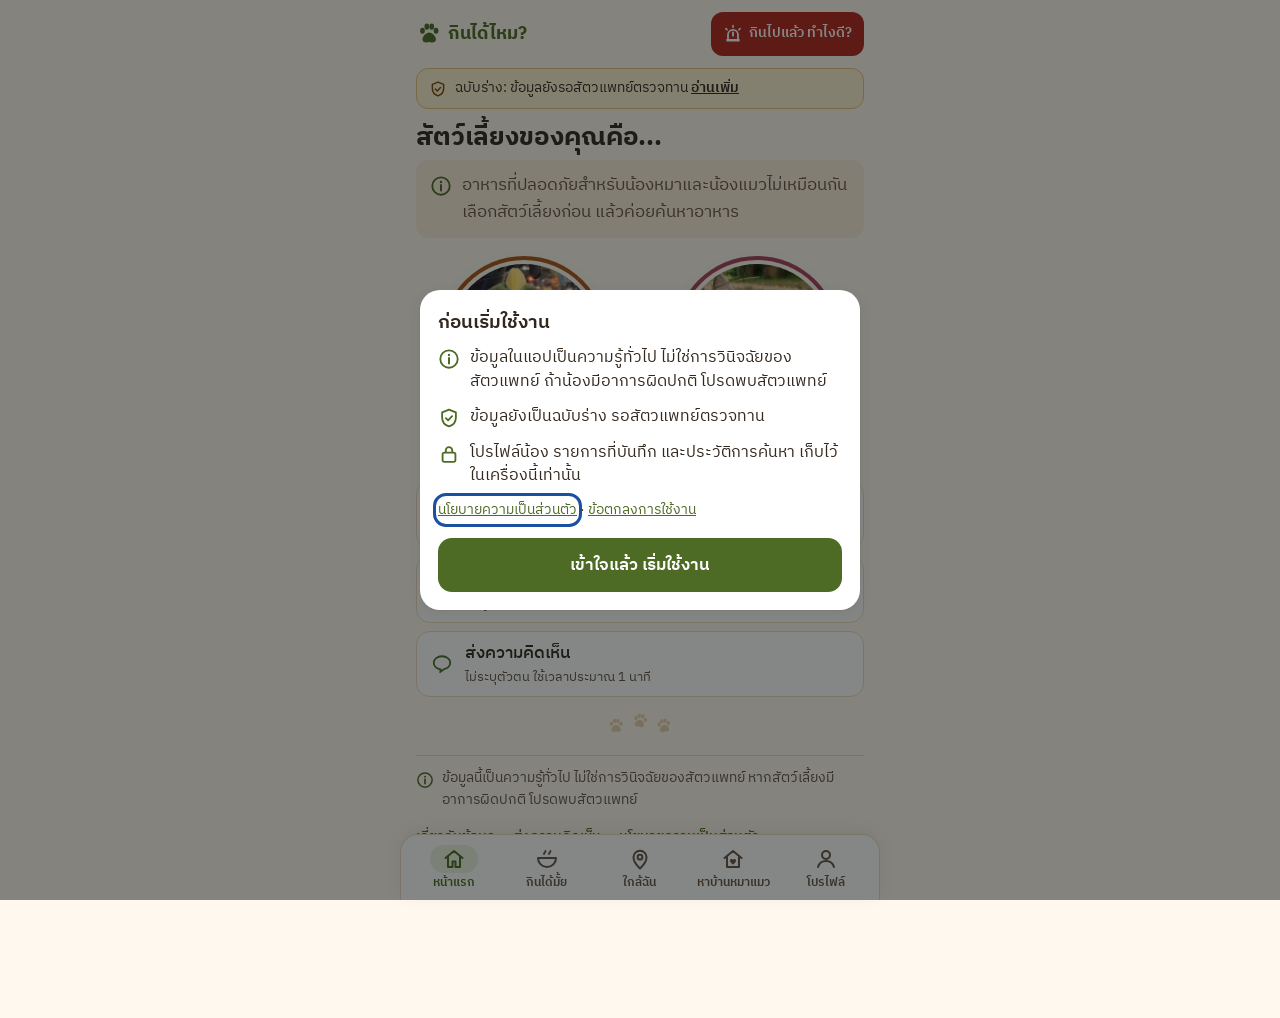
==== commit cac43065: "เพิ่มแถบเมนูด้านล่าง 5 ปุ่ม และหน้าหาบ้านหมาแมว Co-Authored-By: Claude Opus 5.5 <noreply@anthropic.c" ====
--- a/index.html
+++ b/index.html
@@ -67,6 +67,8 @@
     <symbol id="i-download" viewBox="0 0 24 24"><path d="M12 4v11M7 10.5l5 5 5-5M5 20h14" fill="none" stroke="currentColor" stroke-width="2.2" stroke-linecap="round" stroke-linejoin="round"/></symbol>
     <symbol id="i-pin" viewBox="0 0 24 24"><path d="M12 21.5s-6.5-6.2-6.5-11.3a6.5 6.5 0 0113 0c0 5.1-6.5 11.3-6.5 11.3z" fill="none" stroke="currentColor" stroke-width="2" stroke-linejoin="round"/><circle cx="12" cy="10.2" r="2.4" fill="none" stroke="currentColor" stroke-width="2"/></symbol>
     <symbol id="i-scissors" viewBox="0 0 24 24"><circle cx="6" cy="7" r="2.8" fill="none" stroke="currentColor" stroke-width="2"/><circle cx="6" cy="17" r="2.8" fill="none" stroke="currentColor" stroke-width="2"/><path d="M8.3 8.6L20 18M8.3 15.4L20 6" fill="none" stroke="currentColor" stroke-width="2" stroke-linecap="round"/></symbol>
+    <symbol id="i-home" viewBox="0 0 24 24"><path d="M3.5 11L12 4l8.5 7M6 9.5V20h4.5v-5.5h3V20H18V9.5" fill="none" stroke="currentColor" stroke-width="2" stroke-linecap="round" stroke-linejoin="round"/></symbol>
+    <symbol id="i-adopt" viewBox="0 0 24 24"><path d="M3.5 11L12 4l8.5 7M6 9.5V20h12V9.5" fill="none" stroke="currentColor" stroke-width="2" stroke-linecap="round" stroke-linejoin="round"/><path d="M12 17.6s-3-1.9-3-4a1.6 1.6 0 013-.8 1.6 1.6 0 013 .8c0 2.1-3 4-3 4z" fill="currentColor"/></symbol>
     <symbol id="i-ext" viewBox="0 0 24 24"><path d="M14 4h6v6M20 4l-9 9M18 14v5a1 1 0 01-1 1H5a1 1 0 01-1-1V7a1 1 0 011-1h5" fill="none" stroke="currentColor" stroke-width="2" stroke-linecap="round" stroke-linejoin="round"/></symbol>
     <symbol id="i-doc" viewBox="0 0 24 24"><path d="M6 3h8l4 4v14H6z" fill="none" stroke="currentColor" stroke-width="2" stroke-linejoin="round"/><path d="M9 12h6M9 16h6" stroke="currentColor" stroke-width="2" stroke-linecap="round"/></symbol>
   </defs>
@@ -75,7 +77,6 @@
 <div lang="th" class="app">
   <header class="top">
     <a class="brand" href="#" id="brand-link" aria-label="กินได้ไหม? กลับหน้าแรก"><svg aria-hidden="true"><use href="#i-paw"/></svg><span class="brand-text">กินได้ไหม?</span></a>
-    <button type="button" class="icon-btn" data-action="profile" aria-label="โปรไฟล์สัตว์เลี้ยง"><svg aria-hidden="true"><use href="#i-user"/></svg></button>
     <button type="button" class="btn-emg" data-action="emergency"><svg aria-hidden="true"><use href="#i-siren"/></svg>กินไปแล้ว ทำไงดี?</button>
   </header>
 
@@ -110,7 +111,6 @@
         <button type="button" class="sp-card" data-sp="cat"><img class="pet-ph" src="icons/pet-cat.jpg" alt="" width="96" height="96">น้องแมว</button>
       </div>
       <div class="home-links">
-        <button type="button" class="row-btn" data-action="nearby"><svg aria-hidden="true"><use href="#i-pin"/></svg><span>บริการใกล้ฉัน<span class="sub">คลินิกสัตว์ ร้านอาหารสัตว์ อาบน้ำตัดขน ฝากเลี้ยง</span></span></button>
         <button type="button" class="row-btn" data-action="profile"><svg aria-hidden="true"><use href="#i-user"/></svg><span><span id="home-profile-label">ตั้งโปรไฟล์น้อง (ไม่บังคับ)</span><span class="sub">น้ำหนัก ช่วงวัย ช่วยคำนวณปริมาณขนมโดยประมาณ</span></span></button>
         <button type="button" class="row-btn" data-action="about"><svg aria-hidden="true"><use href="#i-shield"/></svg><span>เกี่ยวกับข้อมูล<span class="sub">ข้อมูลมาจากไหน และอ่านผลอย่างไร</span></span></button>
         <button type="button" class="row-btn" data-action="feedback"><svg aria-hidden="true"><use href="#i-chat"/></svg><span>ส่งความคิดเห็น<span class="sub">ไม่ระบุตัวตน ใช้เวลาประมาณ 1 นาที</span></span></button>
@@ -217,9 +217,37 @@
       <div id="emg-near"></div>
     </section>
 
+    <!-- ===== Screen: find a home / adopt (links only; the app lists no animals itself) ===== -->
+    <section class="view" id="view-adopt" aria-labelledby="adopt-h" hidden>
+      <h1 id="adopt-h" tabindex="-1">หาบ้านหมาแมว</h1>
+      <p class="muted">อยากรับน้องไปเลี้ยง หรืออยากหาบ้านใหม่ให้น้อง เริ่มจากตรงนี้</p>
+
+      <h2>อยากรับน้องไปเลี้ยง</h2>
+      <div class="home-links" id="adopt-search"></div>
+      <h3 class="adopt-sub">องค์กรที่เปิดรับเลี้ยง</h3>
+      <div class="home-links" id="adopt-orgs"></div>
+
+      <h2>ก่อนรับเลี้ยง ลองถามตัวเอง</h2>
+      <ul class="checklist">
+        <li>มีเวลาดูแลทุกวัน และพร้อมดูแลไปตลอดชีวิตของน้อง</li>
+        <li>มีงบสำหรับอาหาร วัคซีน ทำหมัน และค่ารักษาเมื่อป่วย</li>
+        <li>ที่พักอนุญาตให้เลี้ยงสัตว์ และมีพื้นที่ปลอดภัยพอ</li>
+        <li>คนในบ้านทุกคนเห็นด้วย และไม่มีใครแพ้ขนสัตว์</li>
+        <li>เมื่อรับมาแล้ว พาไปตรวจสุขภาพ ฉีดวัคซีน และปรึกษาสัตวแพทย์เรื่องทำหมัน</li>
+      </ul>
+
+      <h2>อยากหาบ้านใหม่ให้น้อง</h2>
+      <ul class="checklist">
+        <li>ติดต่อมูลนิธิหรือสถานพักพิงก่อน หลายแห่งช่วยประกาศหาบ้านหรือแนะนำทางเลือกได้</li>
+        <li>ประกาศพร้อมรูปที่ชัด นิสัย อายุ ประวัติวัคซีนและการทำหมัน ตามความจริง</li>
+        <li>คุยและพบผู้รับเลี้ยงก่อนส่งมอบ ดูว่าพร้อมดูแลจริง</li>
+        <li>ห้ามนำสัตว์ไปปล่อยหรือทิ้ง เป็นอันตรายต่อน้อง และมีความผิดตามกฎหมายคุ้มครองสวัสดิภาพสัตว์</li>
+      </ul>
+      <div class="intro-note" style="margin-top:16px"><svg aria-hidden="true"><use href="#i-info"/></svg><p class="small" style="margin:0">แอปนี้ไม่ได้เป็นตัวกลางรับเลี้ยงหรือรับรององค์กรใด ข้อมูลน้องและเงื่อนไขการรับเลี้ยงเป็นของแต่ละองค์กร โปรดติดต่อสอบถามโดยตรง</p></div>
+    </section>
+
     <!-- ===== Screen: nearby services (links to Google Maps; the app never reads location) ===== -->
     <section class="view" id="view-nearby" aria-labelledby="near-h" hidden>
-      <div class="back-row"><button type="button" class="btn-ghost" data-action="home-or-search"><svg aria-hidden="true"><use href="#i-back"/></svg>กลับ</button></div>
       <h1 id="near-h" tabindex="-1">บริการใกล้ฉัน</h1>
       <p class="muted">แตะเพื่อเปิด Google Maps แล้วดูร้านและคลินิกที่อยู่ใกล้คุณ พร้อมเวลาเปิด รีวิว และเส้นทาง</p>
       <div class="home-links" id="nearby-list"></div>
@@ -381,6 +409,14 @@
       <a class="link-btn" href="terms.html">ข้อตกลงการใช้งาน</a>
     </nav>
   </footer>
+
+  <nav class="tabbar" aria-label="เมนูหลัก">
+    <button type="button" data-tab="home" data-action="tab-home"><svg aria-hidden="true"><use href="#i-home"/></svg><span>หน้าแรก</span></button>
+    <button type="button" data-tab="eat" data-action="tab-eat"><svg aria-hidden="true"><use href="#i-bowl"/></svg><span>กินได้มั้ย</span></button>
+    <button type="button" data-tab="nearby" data-action="nearby"><svg aria-hidden="true"><use href="#i-pin"/></svg><span>ใกล้ฉัน</span></button>
+    <button type="button" data-tab="adopt" data-action="adopt"><svg aria-hidden="true"><use href="#i-adopt"/></svg><span>หาบ้านหมาแมว</span></button>
+    <button type="button" data-tab="profile" data-action="profile"><svg aria-hidden="true"><use href="#i-user"/></svg><span>โปรไฟล์</span></button>
+  </nav>
   <div class="toast" id="toast" role="status" aria-live="polite" hidden></div>
   <div class="update-bar" id="update-bar" hidden>
     <button type="button" data-action="update-app"><svg aria-hidden="true"><use href="#i-refresh"/></svg>มีเวอร์ชันใหม่ — แตะเพื่ออัปเดต</button>
--- a/css/app.css
+++ b/css/app.css
@@ -381,3 +381,24 @@
 .sp-card:focus-visible{outline:none}
 .sp-card:focus-visible .pet-ph{outline:3px solid var(--focus);outline-offset:12px}
 @media (prefers-reduced-motion:reduce){.sp-card .pet-ph{transition:none}.sp-card:hover .pet-ph{transform:none}}
+
+/* แถบเมนูด้านล่าง 5 ปุ่ม */
+body{padding-bottom:calc(92px + env(safe-area-inset-bottom, 0px))}
+.tabbar{position:fixed;left:0;right:0;bottom:0;z-index:9;display:grid;grid-template-columns:repeat(5,minmax(0,1fr));
+  max-width:480px;margin:0 auto;background:var(--surface);border-top:1px solid var(--line);
+  box-shadow:0 -4px 16px rgba(90,55,20,.08);
+  padding:6px max(6px, env(safe-area-inset-right, 0px)) calc(6px + env(safe-area-inset-bottom, 0px)) max(6px, env(safe-area-inset-left, 0px))}
+@media (min-width:481px){.tabbar{border-left:1px solid var(--line);border-right:1px solid var(--line);border-radius:18px 18px 0 0}}
+.tabbar button{appearance:none;border:0;background:none;color:var(--ink-2);font:inherit;font-size:.72rem;font-weight:600;line-height:1.25;
+  display:flex;flex-direction:column;align-items:center;justify-content:flex-start;gap:3px;min-height:52px;padding:4px 2px;border-radius:12px;cursor:pointer;text-align:center}
+.tabbar button svg{width:24px;height:24px;padding:2px 12px;box-sizing:content-box;border-radius:999px;transition:background .15s}
+.tabbar button[aria-current="page"]{color:var(--primary)}
+.tabbar button[aria-current="page"] svg{background:var(--primary-soft)}
+.tabbar button:hover{color:var(--primary)}
+.tabbar button:focus-visible{outline:3px solid var(--focus);outline-offset:-2px}
+.toast,.update-bar{bottom:calc(92px + env(safe-area-inset-bottom, 0px))}
+@media (prefers-reduced-motion:reduce){.tabbar button svg{transition:none}}
+/* หน้าหาบ้านหมาแมว */
+.adopt-sub{font-size:1rem;margin:18px 0 8px}
+.checklist{padding-left:22px;margin:6px 0 0}
+.checklist li{margin:6px 0}
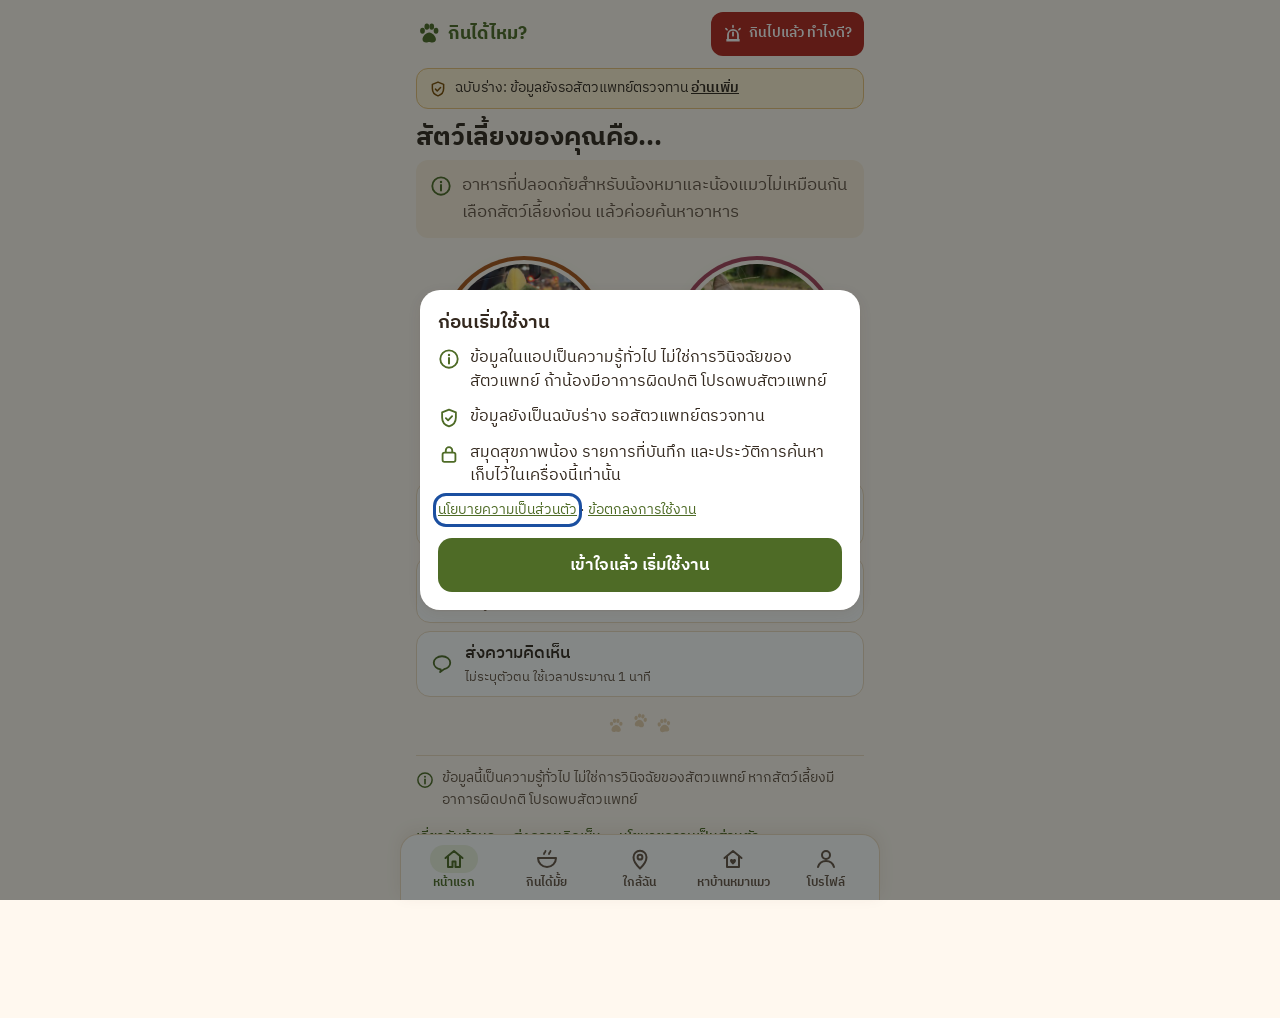
==== commit 4a9b360b: "เพิ่มสมุดสุขภาพน้อง: หลายตัว อายุ น้ำหนักพร้อมกราฟ วัคซีน ถ่ายพยาธิ นัดครั้งถัดไป และสำรองข้อมูล Co-" ====
--- a/index.html
+++ b/index.html
@@ -70,6 +70,10 @@
     <symbol id="i-home" viewBox="0 0 24 24"><path d="M3.5 11L12 4l8.5 7M6 9.5V20h4.5v-5.5h3V20H18V9.5" fill="none" stroke="currentColor" stroke-width="2" stroke-linecap="round" stroke-linejoin="round"/></symbol>
     <symbol id="i-adopt" viewBox="0 0 24 24"><path d="M3.5 11L12 4l8.5 7M6 9.5V20h12V9.5" fill="none" stroke="currentColor" stroke-width="2" stroke-linecap="round" stroke-linejoin="round"/><path d="M12 17.6s-3-1.9-3-4a1.6 1.6 0 013-.8 1.6 1.6 0 013 .8c0 2.1-3 4-3 4z" fill="currentColor"/></symbol>
     <symbol id="i-ext" viewBox="0 0 24 24"><path d="M14 4h6v6M20 4l-9 9M18 14v5a1 1 0 01-1 1H5a1 1 0 01-1-1V7a1 1 0 011-1h5" fill="none" stroke="currentColor" stroke-width="2" stroke-linecap="round" stroke-linejoin="round"/></symbol>
+    <symbol id="i-edit" viewBox="0 0 24 24"><path d="M4 20h4L19 9l-4-4L4 16z" fill="none" stroke="currentColor" stroke-width="2" stroke-linejoin="round"/><path d="M13.5 6.5l4 4" stroke="currentColor" stroke-width="2"/></symbol>
+    <symbol id="i-trash" viewBox="0 0 24 24"><path d="M4 7h16M9 7V4.5h6V7M6.5 7l1 13h9l1-13" fill="none" stroke="currentColor" stroke-width="2" stroke-linecap="round" stroke-linejoin="round"/><path d="M10 11v5M14 11v5" stroke="currentColor" stroke-width="2" stroke-linecap="round"/></symbol>
+    <symbol id="i-cal" viewBox="0 0 24 24"><rect x="3.5" y="5" width="17" height="15.5" rx="2.5" fill="none" stroke="currentColor" stroke-width="2"/><path d="M3.5 10h17M8 3v4M16 3v4" stroke="currentColor" stroke-width="2" stroke-linecap="round"/><path d="M12 12.5v5M9.5 15h5" stroke="currentColor" stroke-width="2" stroke-linecap="round"/></symbol>
+    <symbol id="i-upload" viewBox="0 0 24 24"><path d="M12 16V5M7 9.5l5-5 5 5M5 20h14" fill="none" stroke="currentColor" stroke-width="2.2" stroke-linecap="round" stroke-linejoin="round"/></symbol>
     <symbol id="i-doc" viewBox="0 0 24 24"><path d="M6 3h8l4 4v14H6z" fill="none" stroke="currentColor" stroke-width="2" stroke-linejoin="round"/><path d="M9 12h6M9 16h6" stroke="currentColor" stroke-width="2" stroke-linecap="round"/></symbol>
   </defs>
 </svg>
@@ -110,8 +114,9 @@
         <button type="button" class="sp-card" data-sp="dog"><img class="pet-ph" src="icons/pet-dog.jpg" alt="" width="96" height="96">น้องหมา</button>
         <button type="button" class="sp-card" data-sp="cat"><img class="pet-ph" src="icons/pet-cat.jpg" alt="" width="96" height="96">น้องแมว</button>
       </div>
+      <section class="home-due" id="home-due" aria-labelledby="hd-h" hidden></section>
       <div class="home-links">
-        <button type="button" class="row-btn" data-action="profile"><svg aria-hidden="true"><use href="#i-user"/></svg><span><span id="home-profile-label">ตั้งโปรไฟล์น้อง (ไม่บังคับ)</span><span class="sub">น้ำหนัก ช่วงวัย ช่วยคำนวณปริมาณขนมโดยประมาณ</span></span></button>
+        <button type="button" class="row-btn" data-action="profile"><svg aria-hidden="true"><use href="#i-user"/></svg><span><span id="home-profile-label">สมุดสุขภาพน้อง (ไม่บังคับ)</span><span class="sub">น้ำหนัก วัคซีน ถ่ายพยาธิ และปริมาณขนมโดยประมาณ</span></span></button>
         <button type="button" class="row-btn" data-action="about"><svg aria-hidden="true"><use href="#i-shield"/></svg><span>เกี่ยวกับข้อมูล<span class="sub">ข้อมูลมาจากไหน และอ่านผลอย่างไร</span></span></button>
         <button type="button" class="row-btn" data-action="feedback"><svg aria-hidden="true"><use href="#i-chat"/></svg><span>ส่งความคิดเห็น<span class="sub">ไม่ระบุตัวตน ใช้เวลาประมาณ 1 นาที</span></span></button>
         <button type="button" class="row-btn js-install" data-action="install" hidden><svg aria-hidden="true"><use href="#i-download"/></svg><span>ติดตั้งแอปบนมือถือ<span class="sub">เปิดได้จากหน้าจอโฮม ใช้ได้แม้ไม่มีเน็ต</span></span></button>
@@ -220,7 +225,22 @@
     <!-- ===== Screen: find a home / adopt (links only; the app lists no animals itself) ===== -->
     <section class="view" id="view-adopt" aria-labelledby="adopt-h" hidden>
       <h1 id="adopt-h" tabindex="-1">หาบ้านหมาแมว</h1>
-      <p class="muted">อยากรับน้องไปเลี้ยง หรืออยากหาบ้านใหม่ให้น้อง เริ่มจากตรงนี้</p>
+      <p class="muted">น้องหมาน้องแมวที่กำลังรอบ้านใหม่ อยากรับไปดูแล กด "สนใจรับเลี้ยง" เพื่อติดต่อผู้โพสต์</p>
+
+      <div class="rh-post" id="rh-post"></div>
+
+      <h2 id="rh-h">น้องที่กำลังหาบ้าน</h2>
+      <div class="seg rh-filter" role="group" aria-labelledby="rh-h">
+        <button type="button" data-rh-sp="all" aria-pressed="true">ทั้งหมด</button>
+        <button type="button" data-rh-sp="dog" aria-pressed="false">น้องหมา</button>
+        <button type="button" data-rh-sp="cat" aria-pressed="false">น้องแมว</button>
+      </div>
+      <div class="field rh-where">
+        <label for="rh-q">จังหวัดหรืออำเภอ (ไม่บังคับ)</label>
+        <div class="search-wrap"><svg aria-hidden="true"><use href="#i-pin"/></svg><input id="rh-q" type="search" placeholder="เช่น สงขลา หาดใหญ่" autocomplete="off"></div>
+      </div>
+      <p class="small muted" id="rh-status" aria-live="polite"></p>
+      <ul class="rh-list" id="rh-list"></ul>
 
       <h2>อยากรับน้องไปเลี้ยง</h2>
       <div class="home-links" id="adopt-search"></div>
@@ -242,8 +262,9 @@
         <li>ประกาศพร้อมรูปที่ชัด นิสัย อายุ ประวัติวัคซีนและการทำหมัน ตามความจริง</li>
         <li>คุยและพบผู้รับเลี้ยงก่อนส่งมอบ ดูว่าพร้อมดูแลจริง</li>
         <li>ห้ามนำสัตว์ไปปล่อยหรือทิ้ง เป็นอันตรายต่อน้อง และมีความผิดตามกฎหมายคุ้มครองสวัสดิภาพสัตว์</li>
+        <li>โพสต์หาบ้านในแอปนี้ต้องให้ฟรี ไม่รับโพสต์ขายสัตว์</li>
       </ul>
-      <div class="intro-note" style="margin-top:16px"><svg aria-hidden="true"><use href="#i-info"/></svg><p class="small" style="margin:0">แอปนี้ไม่ได้เป็นตัวกลางรับเลี้ยงหรือรับรององค์กรใด ข้อมูลน้องและเงื่อนไขการรับเลี้ยงเป็นของแต่ละองค์กร โปรดติดต่อสอบถามโดยตรง</p></div>
+      <div class="intro-note" style="margin-top:16px"><svg aria-hidden="true"><use href="#i-info"/></svg><p class="small" style="margin:0">ผู้ดูแลแอปตรวจโพสต์ก่อนเผยแพร่ แต่ไม่ได้รับรองข้อมูลของผู้โพสต์หรือองค์กรใด การรับเลี้ยงเป็นการตกลงกันเองระหว่างผู้โพสต์กับผู้รับเลี้ยง โปรดพบน้องและตรวจสอบก่อนรับ</p></div>
     </section>
 
     <!-- ===== Screen: nearby services (links to Google Maps; the app never reads location) ===== -->
@@ -254,45 +275,12 @@
       <div class="intro-note" style="margin-top:16px"><svg aria-hidden="true"><use href="#i-info"/></svg><p class="small" style="margin:0">รายชื่อมาจาก Google Maps แอปนี้ไม่ได้แนะนำหรือรับรองร้านใด ควรโทรสอบถามเวลาเปิดและบริการก่อนเดินทาง แอปไม่ได้เก็บตำแหน่งของคุณ ส่วน Google Maps อาจใช้ตำแหน่งตามการตั้งค่าในเครื่องของคุณ</p></div>
     </section>
 
-    <!-- ===== Screen: pet profile ===== -->
+    <!-- ===== Screen: pet health book (สมุดสุขภาพน้อง) — content rendered by js/app.js ===== -->
     <section class="view" id="view-profile" aria-labelledby="prof-h" hidden>
       <div class="back-row"><button type="button" class="btn-ghost" data-action="home-or-search"><svg aria-hidden="true"><use href="#i-back"/></svg>กลับ</button></div>
-      <h1 id="prof-h">โปรไฟล์น้อง</h1>
-      <p class="muted small">ไม่บังคับ ไม่ต้องสมัครสมาชิก ข้อมูลเก็บไว้ในเครื่องนี้เท่านั้น ไม่ส่งไปที่ไหน</p>
-      <form id="profile-form" novalidate>
-        <div class="form-row">
-          <label for="pf-name">ชื่อน้อง (ไม่บังคับ)</label>
-          <input class="text-in" id="pf-name" type="text" maxlength="30" autocomplete="off">
-        </div>
-        <fieldset class="form-row">
-          <legend>ชนิด</legend>
-          <div class="opt-grid two">
-            <label class="opt"><input type="radio" name="pf-sp" value="dog"><span><img class="pet-ph" src="icons/pet-dog.jpg" alt="" width="96" height="96">น้องหมา</span></label>
-            <label class="opt"><input type="radio" name="pf-sp" value="cat"><span><img class="pet-ph" src="icons/pet-cat.jpg" alt="" width="96" height="96">น้องแมว</span></label>
-          </div>
-        </fieldset>
-        <div class="form-row">
-          <label for="pf-kg">น้ำหนัก (กิโลกรัม)</label>
-          <input class="text-in" id="pf-kg" type="text" inputmode="decimal" placeholder="เช่น 4.5" aria-describedby="pf-kg-hint">
-          <p class="hint" id="pf-kg-hint">ใช้คำนวณปริมาณขนมโดยประมาณเท่านั้น</p>
-        </div>
-        <fieldset class="form-row">
-          <legend>ช่วงวัย</legend>
-          <div class="opt-grid">
-            <label class="opt"><input type="radio" name="pf-stage" value="baby"><span>ลูก</span></label>
-            <label class="opt"><input type="radio" name="pf-stage" value="adult"><span>โต</span></label>
-            <label class="opt"><input type="radio" name="pf-stage" value="senior"><span>สูงวัย</span></label>
-          </div>
-        </fieldset>
-        <fieldset class="form-row">
-          <legend>ภาวะที่ควรระวัง</legend>
-          <label class="check"><input type="checkbox" id="pf-over">น้ำหนักเกิน</label>
-          <label class="check"><input type="checkbox" id="pf-kidney">โรคไต</label>
-        </fieldset>
-        <p class="form-msg" id="pf-msg" role="status" hidden></p>
-        <button type="submit" class="btn-primary">บันทึกโปรไฟล์</button>
-        <button type="button" class="btn-sec" style="width:100%;margin-top:10px" data-action="delete-profile">ลบโปรไฟล์</button>
-      </form>
+      <h1 id="prof-h" tabindex="-1">สมุดสุขภาพน้อง</h1>
+      <p class="muted small">ไม่ต้องสมัครสมาชิก ข้อมูลเก็บไว้ในเครื่องนี้เท่านั้น ไม่ส่งไปที่ไหน</p>
+      <div id="hb-root"></div>
     </section>
 
     <!-- ===== Screen: about the data ===== -->
@@ -316,7 +304,7 @@
       <details class="src"><summary id="about-src-sum">ดูรายการแหล่งอ้างอิง</summary><ul class="sources" id="about-sources"></ul></details>
 
       <h2 id="priv-h">ข้อมูลของคุณ</h2>
-      <p>โปรไฟล์น้อง รายการที่บันทึก และประวัติการค้นหา เก็บไว้ในเครื่องนี้เท่านั้น ไม่ต้องสมัครสมาชิก</p>
+      <p>สมุดสุขภาพน้อง (ชื่อ วันเกิด น้ำหนัก วัคซีน ถ่ายพยาธิ) รายการที่บันทึก และประวัติการค้นหา เก็บไว้ในเครื่องนี้เท่านั้น ไม่ต้องสมัครสมาชิก</p>
       <p id="privacy-state" class="muted"></p>
       <label class="check" id="optout-row" hidden><input type="checkbox" id="optout">ไม่ส่งข้อมูลการใช้งาน</label>
       <div class="about-actions">
@@ -325,6 +313,7 @@
         <button type="button" class="btn-sec" data-action="notice-show"><svg aria-hidden="true"><use href="#i-info"/></svg>ดูประกาศเรื่องข้อมูลอีกครั้ง</button>
         <button type="button" class="btn-sec" data-action="clear-local"><svg aria-hidden="true"><use href="#i-x"/></svg>ลบข้อมูลทั้งหมดในเครื่องนี้</button>
       </div>
+      <div id="clear-host"></div>
       <h2>นโยบายและข้อตกลง</h2>
       <ul class="doc-links">
         <li><a href="privacy.html"><svg aria-hidden="true"><use href="#i-lock"/></svg>นโยบายความเป็นส่วนตัว</a></li>
@@ -427,7 +416,7 @@
     <ul class="welcome-list">
       <li><svg aria-hidden="true"><use href="#i-info"/></svg><span>ข้อมูลในแอปเป็นความรู้ทั่วไป ไม่ใช่การวินิจฉัยของสัตวแพทย์ ถ้าน้องมีอาการผิดปกติ โปรดพบสัตวแพทย์</span></li>
       <li id="notice-draft"><svg aria-hidden="true"><use href="#i-shield"/></svg><span>ข้อมูลยังเป็นฉบับร่าง รอสัตวแพทย์ตรวจทาน</span></li>
-      <li><svg aria-hidden="true"><use href="#i-lock"/></svg><span>โปรไฟล์น้อง รายการที่บันทึก และประวัติการค้นหา เก็บไว้ในเครื่องนี้เท่านั้น</span></li>
+      <li><svg aria-hidden="true"><use href="#i-lock"/></svg><span>สมุดสุขภาพน้อง รายการที่บันทึก และประวัติการค้นหา เก็บไว้ในเครื่องนี้เท่านั้น</span></li>
       <li id="notice-remote" hidden><svg aria-hidden="true"><use href="#i-send"/></svg><span>เพื่อพัฒนาแอป เราส่งข้อมูลแบบไม่ระบุตัวตนไปยัง Google Forms ได้แก่ การกด “มีประโยชน์/ยังไม่ชัด” ชื่ออาหารที่ค้นหาแล้วไม่เจอ และคำขอให้เพิ่มเมนู ไม่ส่งชื่อ เบอร์โทร หรืออีเมล ปิดได้ที่หน้า “เกี่ยวกับข้อมูล”</span></li>
     </ul>
     <p class="small" style="margin:12px 0 0"><a href="privacy.html">นโยบายความเป็นส่วนตัว</a> · <a href="terms.html">ข้อตกลงการใช้งาน</a></p>
--- a/css/app.css
+++ b/css/app.css
@@ -402,3 +402,172 @@
 .adopt-sub{font-size:1rem;margin:18px 0 8px}
 .checklist{padding-left:22px;margin:6px 0 0}
 .checklist li{margin:6px 0}
+
+/* โพสต์หาบ้านให้น้อง */
+.rh-post{margin:14px 0 4px}
+.rh-post-btn{text-decoration:none}
+.rh-filter{grid-template-columns:repeat(3,minmax(0,1fr))}
+.rh-filter button[aria-pressed="true"]{border-color:var(--primary);background:var(--primary-soft)}
+.rh-where{margin-top:12px}
+.rh-list{list-style:none;padding:0;margin:8px 0 0;display:grid;gap:14px}
+.rh-card{background:var(--surface);border:1px solid var(--line);border-radius:var(--r);overflow:hidden;box-shadow:var(--shadow)}
+.rh-ph{position:relative;aspect-ratio:4/3;background:var(--surface-2);max-width:100%}
+.rh-ph img{width:100%;height:100%;object-fit:cover;display:block}
+.rh-ph .rh-fallback{opacity:.55}
+.rh-badge{position:absolute;top:10px;left:10px;background:var(--safe);color:var(--glyph);font-weight:700;font-size:.85rem;padding:4px 12px;border-radius:999px}
+.is-adopted .rh-ph img{filter:grayscale(.6)}
+.rh-body{padding:12px 14px 14px;min-width:0}
+.rh-body h3{margin:0 0 4px;font-size:1.15rem;display:flex;flex-wrap:wrap;align-items:center;gap:8px}
+.rh-body p{margin:4px 0}
+.rh-sp{font-size:.78rem;font-weight:700;padding:2px 10px;border-radius:999px;background:var(--surface-2);color:var(--ink-2)}
+.rh-sp.rh-dog{background:var(--dog-soft);color:var(--dog)}
+.rh-sp.rh-cat{background:var(--cat-soft);color:var(--cat)}
+.rh-details{white-space:pre-line;overflow-wrap:anywhere}
+.rh-want{margin-top:10px}
+.rh-contact{margin-top:12px;border-top:1px dashed var(--line);padding-top:12px}
+.rh-warn{display:flex;gap:8px;align-items:flex-start;background:var(--lim-bg);color:var(--ink);border:1px solid var(--lim-line);border-radius:12px;padding:10px 12px;font-size:.9rem}
+.rh-warn svg{width:20px;height:20px;flex:none;color:var(--lim);margin-top:2px}
+.rh-line{margin:10px 0 6px}
+.rh-report{margin-top:10px;font-size:.88rem}
+.rh-want svg{fill:none}
+
+/* ===================================================================
+   สมุดสุขภาพน้อง (health book) — all colors from the theme tokens above
+   =================================================================== */
+.store-warn{display:flex;gap:8px;align-items:flex-start;background:var(--lim-bg);border:1px solid var(--lim-line);color:var(--ink);border-radius:var(--r-sm);padding:10px 12px;font-size:.92rem;margin:8px 0 0}
+.store-warn svg{width:20px;height:20px;flex:none;margin-top:3px;color:var(--lim)}
+.req{font-weight:400;color:var(--ink-2);font-size:.88rem}
+
+/* pet switcher: horizontal row that scrolls inside itself, never the page */
+.hb-switch{display:flex;gap:6px;overflow-x:auto;overscroll-behavior-x:contain;padding:10px 4px 6px;margin:4px -4px 0;scrollbar-width:thin}
+.pet-chip{appearance:none;flex:none;width:82px;min-height:44px;border:0;background:none;padding:4px 2px;border-radius:14px;cursor:pointer;color:var(--ink);display:flex;flex-direction:column;align-items:center;gap:6px;font-weight:500;font-size:.88rem;line-height:1.25}
+.pet-chip .pet-ph{width:56px;height:56px;box-shadow:0 0 0 2px var(--line)}
+.pet-chip .pc-name{max-width:100%;overflow:hidden;text-overflow:ellipsis;white-space:nowrap}
+.pet-chip[aria-pressed="true"]{font-weight:700}
+.pet-chip.sp-dog[aria-pressed="true"] .pet-ph{box-shadow:0 0 0 3px var(--bg),0 0 0 6px var(--dog)}
+.pet-chip.sp-cat[aria-pressed="true"] .pet-ph{box-shadow:0 0 0 3px var(--bg),0 0 0 6px var(--cat)}
+.pet-chip[aria-pressed="true"] .pc-name{text-decoration:underline;text-underline-offset:4px;text-decoration-thickness:2px}
+.pc-plus{width:56px;height:56px;border-radius:50%;border:2px dashed var(--primary);color:var(--primary);display:flex;align-items:center;justify-content:center;background:var(--surface)}
+.pc-plus svg{width:24px;height:24px}
+.pet-chip.add{color:var(--primary);font-weight:600}
+.pet-chip:focus-visible{outline:3px solid var(--focus);outline-offset:0}
+
+/* summary card */
+.hb-sum-top{display:flex;align-items:center;gap:12px}
+.hb-sum-top .pet-ph{width:64px;height:64px}
+.hb-sum.sp-dog .hb-sum-top .pet-ph{box-shadow:0 0 0 3px var(--surface),0 0 0 5px var(--dog)}
+.hb-sum.sp-cat .hb-sum-top .pet-ph{box-shadow:0 0 0 3px var(--surface),0 0 0 5px var(--cat)}
+.hb-sum-name{flex:1;min-width:0}
+.card .hb-sum-name h2{margin:0;font-size:1.25rem;overflow-wrap:anywhere}
+.sp-badge{display:inline-block;font-size:.8rem;font-weight:700;padding:1px 10px;border-radius:999px}
+.sp-badge.sp-dog{background:var(--dog-soft);color:var(--dog)}
+.sp-badge.sp-cat{background:var(--cat-soft);color:var(--cat)}
+.hb-facts{display:grid;grid-template-columns:1fr 1fr;gap:10px 12px;margin:14px 0 0}
+.hb-facts div{min-width:0}
+.hb-facts dt{font-size:.82rem;color:var(--ink-2)}
+.hb-facts dd{margin:0;font-weight:600;overflow-wrap:anywhere}
+.hb-facts .sub{display:block;font-weight:400;font-size:.84rem;color:var(--ink-2)}
+
+/* upcoming / overdue (text + icon + color, never color alone) */
+.hb-due h2,.home-due h2,.hb-backup h2{display:flex;align-items:center;gap:8px}
+.hb-due h2 svg,.home-due h2 svg,.hb-backup h2 svg{width:22px;height:22px;flex:none;color:var(--primary)}
+.home-due{margin-top:16px}
+.home-due h2{margin:0 0 8px}
+.due-list{list-style:none;margin:0;padding:0;display:flex;flex-direction:column;gap:8px}
+.due{display:flex;flex-wrap:wrap;align-items:center;gap:6px 8px;border:1px solid;border-radius:14px;padding:6px 8px 6px 6px}
+.due.over{background:var(--tox-bg);border-color:var(--tox-line)}
+.due.soon{background:var(--lim-bg);border-color:var(--lim-line)}
+.due-main{appearance:none;flex:1 1 200px;min-width:0;min-height:48px;display:flex;align-items:flex-start;gap:10px;border:0;background:none;color:var(--ink);text-align:left;cursor:pointer;padding:4px;border-radius:10px;line-height:1.35}
+.due-main > svg{width:24px;height:24px;flex:none;margin-top:1px}
+.due.over .due-main > svg,.due.over .due-when{color:var(--tox)}
+.due.soon .due-main > svg,.due.soon .due-when{color:var(--lim)}
+.due-when{display:block;font-weight:700}
+.due-what{display:block;font-weight:600;overflow-wrap:anywhere}
+.due-date{display:block;font-size:.86rem;color:var(--ink-2)}
+.due .mini-btn{background:var(--surface)}
+.due-tag{display:inline-flex;align-items:center;gap:4px;font-weight:700;font-size:.84rem;border:1px solid;border-radius:999px;padding:0 8px;white-space:nowrap}
+.due-tag svg{width:16px;height:16px}
+.due-tag.over{color:var(--tox);background:var(--tox-bg);border-color:var(--tox-line)}
+.due-tag.soon{color:var(--lim);background:var(--lim-bg);border-color:var(--lim-line)}
+
+/* tabs */
+.hb-book-h{margin-top:24px}
+.hb-tabs{display:grid;grid-template-columns:repeat(3,minmax(0,1fr));gap:4px;background:var(--surface-2);border-radius:14px;padding:4px}
+.hb-tabs [role="tab"]{appearance:none;min-height:44px;border:0;border-radius:10px;background:none;color:var(--ink-2);font-weight:600;cursor:pointer;padding:4px 6px;line-height:1.25}
+.hb-tabs [role="tab"][aria-selected="true"]{background:var(--surface);color:var(--primary);box-shadow:var(--shadow);text-decoration:underline;text-underline-offset:5px;text-decoration-thickness:2px}
+.hb-tabs [role="tab"]:focus-visible{outline-offset:-3px}
+.hb-panel{padding-top:12px}
+.hb-add{width:100%}
+.hb-none{margin:12px 0 0}
+
+/* weight chart */
+.hb-chart{margin:14px 0 0;background:var(--surface);border:1px solid var(--line);border-radius:var(--r);padding:8px 4px 2px}
+.hb-chart svg{display:block;width:100%;height:auto;font-family:inherit}
+.ch-grid{stroke:var(--line);stroke-width:1}
+.ch-tick{fill:var(--ink-2);font-size:11px}
+.ch-lab{fill:var(--ink);font-size:12.5px;font-weight:700}
+.ch-line{fill:none;stroke:var(--dog);stroke-width:2.5;stroke-linejoin:round;stroke-linecap:round}
+.ch-pt{fill:var(--surface);stroke:var(--dog);stroke-width:2}
+.ch-last{fill:var(--dog);stroke:var(--surface);stroke-width:2}
+.hb-chart.sp-cat .ch-line,.hb-chart.sp-cat .ch-pt{stroke:var(--cat)}
+.hb-chart.sp-cat .ch-last{fill:var(--cat)}
+
+/* lists */
+.hb-list{list-style:none;margin:12px 0 0;padding:0;display:flex;flex-direction:column;gap:8px}
+.hb-item{background:var(--surface);border:1px solid var(--line);border-radius:14px;padding:10px 12px;display:flex;flex-wrap:wrap;gap:8px;align-items:flex-start}
+.hb-main{flex:1 1 170px;min-width:0}
+.hb-val{display:block;font-weight:700;font-size:1.05rem;overflow-wrap:anywhere}
+.hb-date{display:block;font-size:.9rem;color:var(--ink-2)}
+.hb-chg{display:block;font-size:.9rem;font-weight:600}
+.hb-next{margin:4px 0 0;font-size:.92rem;display:flex;flex-wrap:wrap;gap:4px 6px;align-items:center}
+.hb-note{margin:4px 0 0;font-size:.9rem;color:var(--ink-2);overflow-wrap:anywhere;white-space:pre-line}
+.hb-cal{margin-top:6px}
+.hb-acts{display:flex;gap:6px;flex:none}
+.hb-item .confirm{flex-basis:100%}
+.hb-sched{display:flex;gap:8px;align-items:flex-start;background:var(--surface-2);border-radius:var(--r-sm);padding:10px 12px;margin:12px 0 0;font-size:.9rem}
+.hb-sched svg{width:20px;height:20px;flex:none;margin-top:2px;color:var(--primary)}
+
+/* inline forms */
+.hb-form{background:var(--surface);border:1px solid var(--line);border-radius:var(--r);padding:12px 14px 14px}
+.hb-form h3{margin:0}
+.hb-form .form-row{margin-top:10px}
+.text-in[type="date"]{min-width:0;appearance:none;-webkit-appearance:none;display:block}
+.text-in[aria-invalid="true"]{border-color:var(--tox)}
+.form-actions{display:grid;grid-template-columns:1fr 1fr;gap:10px;margin-top:14px}
+.form-actions .btn-primary{margin-top:0}
+.age-box{margin-top:10px}
+.age-box > label,.hb-approx label{display:block;font-weight:500;margin-bottom:4px}
+.hb-approx{display:grid;grid-template-columns:1fr 1fr;gap:10px}
+.sp-opt span{flex-direction:column;padding:10px 6px;font-weight:600}
+.sp-opt .pet-ph{width:64px;height:64px}
+.sp-opt.sp-dog input:checked + span{border-color:var(--dog);background:var(--dog-soft)}
+.sp-opt.sp-cat input:checked + span{border-color:var(--cat);background:var(--cat-soft)}
+.opt input:disabled + span{opacity:.55;cursor:not-allowed;border-style:dashed}
+
+/* in-page confirmation */
+.confirm{margin-top:10px;background:var(--tox-bg);border:2px solid var(--tox-line);border-radius:var(--r-sm);padding:10px 12px}
+.confirm p{display:flex;gap:8px;align-items:flex-start;margin:0 0 8px;font-weight:600;color:var(--ink)}
+.confirm p svg{width:20px;height:20px;flex:none;margin-top:3px;color:var(--tox)}
+.confirm-row{display:flex;flex-wrap:wrap;gap:8px}
+.btn-del{appearance:none;min-height:44px;padding:0 16px;border:0;border-radius:10px;background:var(--danger);color:var(--danger-ink);font-weight:600;cursor:pointer}
+.btn-del:hover{background:var(--danger-hover)}
+.btn-del-outline{appearance:none;width:100%;min-height:48px;margin-top:18px;border:2px solid var(--tox-line);border-radius:14px;background:var(--surface);color:var(--tox);font-weight:600;cursor:pointer;display:flex;align-items:center;justify-content:center;gap:8px}
+.btn-del-outline svg{width:20px;height:20px}
+
+/* backup */
+.hb-backup{margin-top:26px;border-top:1px solid var(--line);padding-top:4px}
+.bk-row{display:grid;grid-template-columns:1fr 1fr;gap:10px}
+.bk-row .btn-sec:disabled{opacity:.55;cursor:not-allowed}
+.file-btn{position:relative}
+.file-in{position:absolute;opacity:0;width:1px;height:1px;overflow:hidden}
+.file-btn:focus-within{outline:3px solid var(--focus);outline-offset:2px}
+
+/* empty state */
+.hb-empty{text-align:center;padding:20px 16px}
+.hb-empty-ph{display:flex;justify-content:center;gap:12px;margin-bottom:8px}
+.hb-empty-ph .pet-ph{width:72px;height:72px}
+.hb-empty-ph .pet-ph:first-child{box-shadow:0 0 0 3px var(--surface),0 0 0 5px var(--dog)}
+.hb-empty-ph .pet-ph:last-child{box-shadow:0 0 0 3px var(--surface),0 0 0 5px var(--cat)}
+.card.hb-empty h2{justify-content:center}
+.hb-empty .btn-primary{margin-top:12px}
+#clear-host .confirm{margin-top:10px}
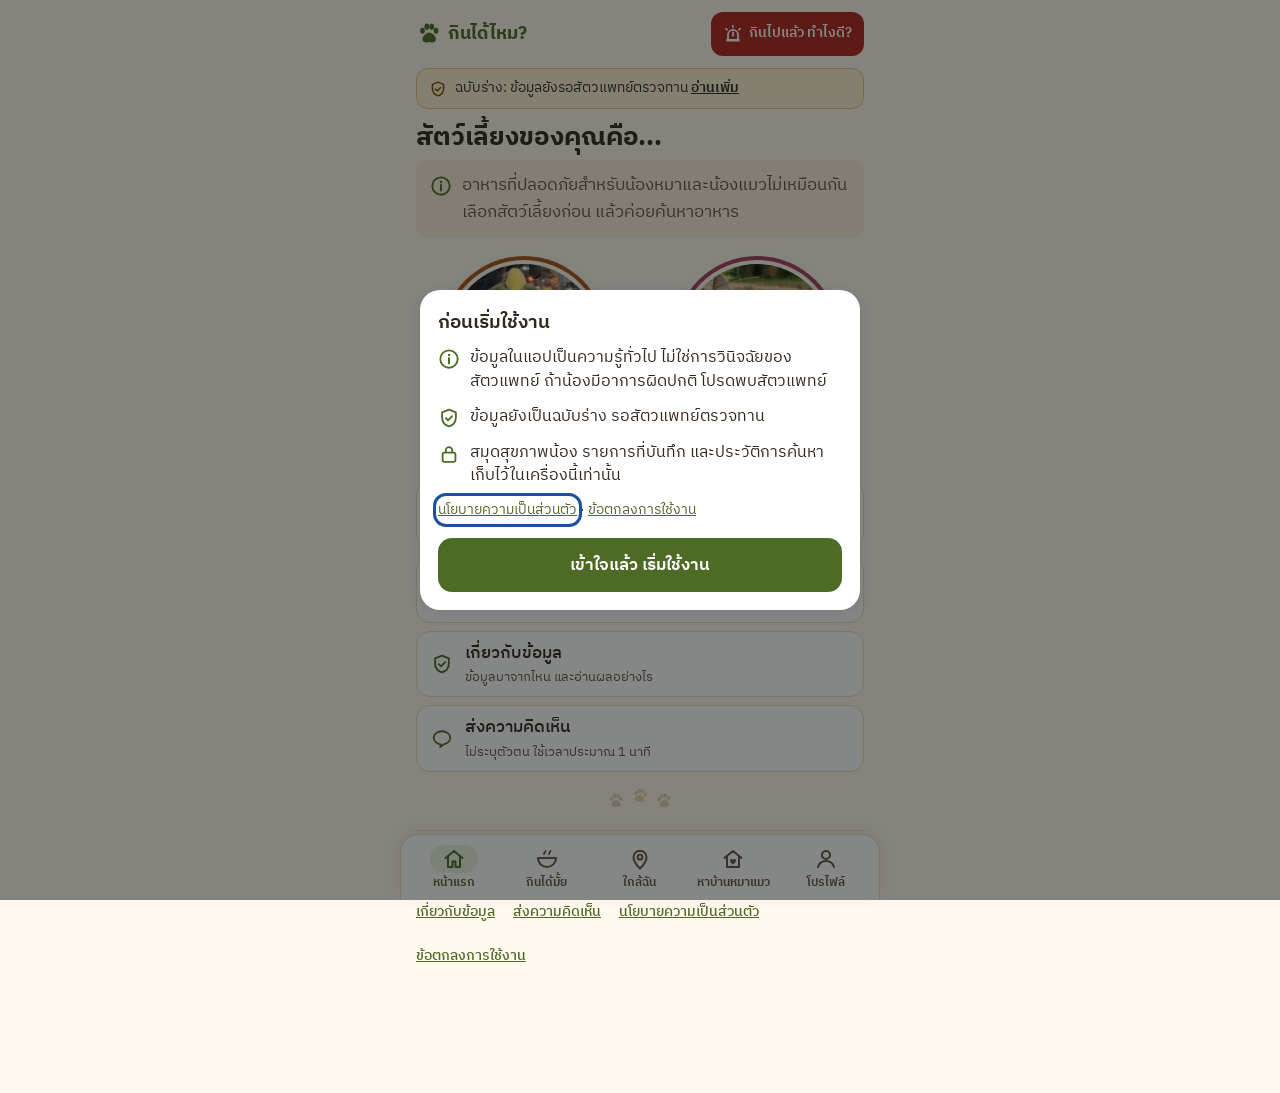
==== commit 8ce59f85: "เพิ่มปุ่มลัดบันทึกน้ำหนักน้องที่หน้าแรกและการ์ดน้อง Co-Authored-By: Claude Opus 5.5 <noreply@anthrop" ====
--- a/index.html
+++ b/index.html
@@ -116,6 +116,7 @@
       </div>
       <section class="home-due" id="home-due" aria-labelledby="hd-h" hidden></section>
       <div class="home-links">
+        <button type="button" class="row-btn" data-action="quick-weight"><svg aria-hidden="true"><use href="#i-plus"/></svg><span>บันทึกน้ำหนักน้อง<span class="sub">จดน้ำหนักวันนี้ ดูกราฟในสมุดสุขภาพ</span></span></button>
         <button type="button" class="row-btn" data-action="profile"><svg aria-hidden="true"><use href="#i-user"/></svg><span><span id="home-profile-label">สมุดสุขภาพน้อง (ไม่บังคับ)</span><span class="sub">น้ำหนัก วัคซีน ถ่ายพยาธิ และปริมาณขนมโดยประมาณ</span></span></button>
         <button type="button" class="row-btn" data-action="about"><svg aria-hidden="true"><use href="#i-shield"/></svg><span>เกี่ยวกับข้อมูล<span class="sub">ข้อมูลมาจากไหน และอ่านผลอย่างไร</span></span></button>
         <button type="button" class="row-btn" data-action="feedback"><svg aria-hidden="true"><use href="#i-chat"/></svg><span>ส่งความคิดเห็น<span class="sub">ไม่ระบุตัวตน ใช้เวลาประมาณ 1 นาที</span></span></button>
--- a/css/app.css
+++ b/css/app.css
@@ -571,3 +571,5 @@
 .card.hb-empty h2{justify-content:center}
 .hb-empty .btn-primary{margin-top:12px}
 #clear-host .confirm{margin-top:10px}
+
+.hb-quickw{width:100%;margin-top:12px;justify-content:center}
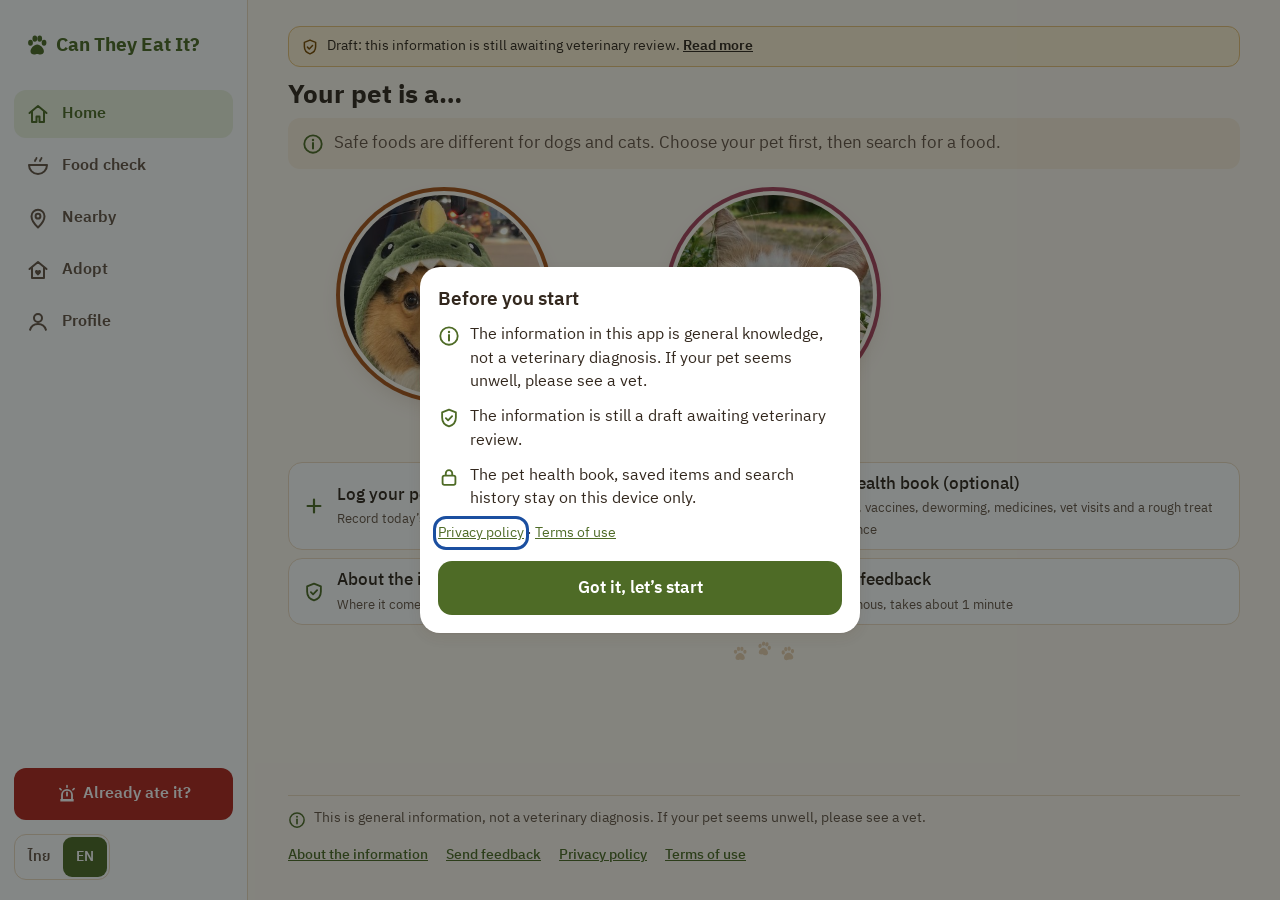
==== commit edf9cc68: "รองรับคอมและมือถือ เพิ่มปุ่มภาษาไทย/อังกฤษ และข้อมูลอาหารภาษาอังกฤษ 70 รายการ Co-Authored-By: Claude" ====
--- a/index.html
+++ b/index.html
@@ -78,269 +78,283 @@
   </defs>
 </svg>
 
-<div lang="th" class="app">
+<div class="app">
   <header class="top">
-    <a class="brand" href="#" id="brand-link" aria-label="กินได้ไหม? กลับหน้าแรก"><svg aria-hidden="true"><use href="#i-paw"/></svg><span class="brand-text">กินได้ไหม?</span></a>
-    <button type="button" class="btn-emg" data-action="emergency"><svg aria-hidden="true"><use href="#i-siren"/></svg>กินไปแล้ว ทำไงดี?</button>
+    <a class="brand" href="#" id="brand-link" aria-label="กินได้ไหม? กลับหน้าแรก" data-i18n-attr="aria-label:brand.home"><svg aria-hidden="true"><use href="#i-paw"/></svg><span class="brand-text" data-i18n="brand.name">กินได้ไหม?</span></a>
+    <div class="lang-toggle" role="group" aria-label="ภาษา" data-i18n-attr="aria-label:lang.label"><button type="button" data-lang="th" lang="th" aria-pressed="true">ไทย</button><button type="button" data-lang="en" lang="en" aria-label="English" aria-pressed="false">EN</button></div>
+    <button type="button" class="btn-emg" data-action="emergency"><svg aria-hidden="true"><use href="#i-siren"/></svg><span data-i18n="emg.btn">กินไปแล้ว ทำไงดี?</span></button>
   </header>
 
   <div class="ios-hint" id="ios-hint" hidden>
     <svg aria-hidden="true"><use href="#i-download"/></svg>
-    <p>ติดตั้งแอป: แตะปุ่มแชร์ แล้วเลือก “เพิ่มไปยังหน้าจอโฮม”</p>
-    <button type="button" class="ios-x" data-action="ios-hint-close" aria-label="ปิดคำแนะนำการติดตั้ง"><svg aria-hidden="true"><use href="#i-x"/></svg></button>
+    <p data-i18n="ios.hint">ติดตั้งแอป: แตะปุ่มแชร์ แล้วเลือก “เพิ่มไปยังหน้าจอโฮม”</p>
+    <button type="button" class="ios-x" data-action="ios-hint-close" aria-label="ปิดคำแนะนำการติดตั้ง" data-i18n-attr="aria-label:ios.close"><svg aria-hidden="true"><use href="#i-x"/></svg></button>
   </div>
 
   <main id="main" tabindex="-1">
     <!-- ===== Screen: loading / data error ===== -->
-    <section class="view" id="view-loading" aria-label="กำลังโหลด">
-      <p class="loading" role="status"><svg aria-hidden="true"><use href="#i-paw"/></svg>กำลังโหลดข้อมูลอาหาร…</p>
+    <section class="view" id="view-loading" aria-label="กำลังโหลด" data-i18n-attr="aria-label:loading.label">
+      <p class="loading" role="status"><svg aria-hidden="true"><use href="#i-paw"/></svg><span data-i18n="loading.text">กำลังโหลดข้อมูลอาหาร…</span></p>
     </section>
     <section class="view" id="view-error" aria-labelledby="err-h" hidden>
       <div class="notfound">
         <svg aria-hidden="true"><use href="#i-unknown"/></svg>
-        <h1 id="err-h" tabindex="-1" class="err-h">โหลดข้อมูลอาหารไม่สำเร็จ</h1>
-        <p>ตรวจการเชื่อมต่ออินเทอร์เน็ต แล้วลองอีกครั้ง ถ้าเคยเปิดแอปนี้มาก่อน ข้อมูลจะใช้งานแบบออฟไลน์ได้หลังโหลดสำเร็จหนึ่งครั้ง</p>
-        <button type="button" class="btn-sec" data-action="retry-data"><svg aria-hidden="true"><use href="#i-refresh"/></svg>ลองอีกครั้ง</button>
-      </div>
-      <button type="button" class="btn-danger" data-action="emergency"><svg aria-hidden="true"><use href="#i-siren"/></svg>น้องกินอะไรไปแล้ว? เปิดโหมดฉุกเฉิน</button>
+        <h1 id="err-h" tabindex="-1" class="err-h" data-i18n="err.h">โหลดข้อมูลอาหารไม่สำเร็จ</h1>
+        <p data-i18n="err.p">ตรวจการเชื่อมต่ออินเทอร์เน็ต แล้วลองอีกครั้ง ถ้าเคยเปิดแอปนี้มาก่อน ข้อมูลจะใช้งานแบบออฟไลน์ได้หลังโหลดสำเร็จหนึ่งครั้ง</p>
+        <button type="button" class="btn-sec" data-action="retry-data"><svg aria-hidden="true"><use href="#i-refresh"/></svg><span data-i18n="err.retry">ลองอีกครั้ง</span></button>
+      </div>
+      <button type="button" class="btn-danger" data-action="emergency"><svg aria-hidden="true"><use href="#i-siren"/></svg><span data-i18n="err.emg">น้องกินอะไรไปแล้ว? เปิดโหมดฉุกเฉิน</span></button>
     </section>
 
     <!-- ===== Screen: choose pet (home) ===== -->
     <section class="view" id="view-pet" aria-labelledby="pet-h" hidden>
-      <div class="draft-banner js-draft" hidden><svg aria-hidden="true"><use href="#i-shield"/></svg><span>ฉบับร่าง: ข้อมูลยังรอสัตวแพทย์ตรวจทาน <a href="#about" data-action="about">อ่านเพิ่ม</a></span></div>
-      <h1 id="pet-h">สัตว์เลี้ยงของคุณคือ...</h1>
-      <div class="intro-note"><svg aria-hidden="true"><use href="#i-info"/></svg><p class="muted" style="margin:0">อาหารที่ปลอดภัยสำหรับน้องหมาและน้องแมวไม่เหมือนกัน เลือกสัตว์เลี้ยงก่อน แล้วค่อยค้นหาอาหาร</p></div>
-      <div class="species" role="group" aria-label="เลือกชนิดสัตว์เลี้ยง">
-        <button type="button" class="sp-card" data-sp="dog"><img class="pet-ph" src="icons/pet-dog.jpg" alt="" width="96" height="96">น้องหมา</button>
-        <button type="button" class="sp-card" data-sp="cat"><img class="pet-ph" src="icons/pet-cat.jpg" alt="" width="96" height="96">น้องแมว</button>
-      </div>
+      <div class="draft-banner js-draft" hidden><svg aria-hidden="true"><use href="#i-shield"/></svg><span data-i18n-html="draft.banner">ฉบับร่าง: ข้อมูลยังรอสัตวแพทย์ตรวจทาน <a href="#about" data-action="about">อ่านเพิ่ม</a></span></div>
+      <h1 id="pet-h" data-i18n="pet.h">สัตว์เลี้ยงของคุณคือ...</h1>
+      <div class="intro-note"><svg aria-hidden="true"><use href="#i-info"/></svg><p class="muted" style="margin:0" data-i18n="pet.intro">อาหารที่ปลอดภัยสำหรับน้องหมาและน้องแมวไม่เหมือนกัน เลือกสัตว์เลี้ยงก่อน แล้วค่อยค้นหาอาหาร</p></div>
+      <div class="species" role="group" aria-label="เลือกชนิดสัตว์เลี้ยง" data-i18n-attr="aria-label:pet.group">
+        <button type="button" class="sp-card" data-sp="dog"><img class="pet-ph" src="icons/pet-dog.jpg" alt="" width="96" height="96"><span data-i18n="sp.dog">น้องหมา</span></button>
+        <button type="button" class="sp-card" data-sp="cat"><img class="pet-ph" src="icons/pet-cat.jpg" alt="" width="96" height="96"><span data-i18n="sp.cat">น้องแมว</span></button>
+      </div>
+      <section class="home-due home-meds" id="home-meds" aria-labelledby="hm-h" hidden></section>
       <section class="home-due" id="home-due" aria-labelledby="hd-h" hidden></section>
       <div class="home-links">
-        <button type="button" class="row-btn" data-action="quick-weight"><svg aria-hidden="true"><use href="#i-plus"/></svg><span>บันทึกน้ำหนักน้อง<span class="sub">จดน้ำหนักวันนี้ ดูกราฟในสมุดสุขภาพ</span></span></button>
-        <button type="button" class="row-btn" data-action="profile"><svg aria-hidden="true"><use href="#i-user"/></svg><span><span id="home-profile-label">สมุดสุขภาพน้อง (ไม่บังคับ)</span><span class="sub">น้ำหนัก วัคซีน ถ่ายพยาธิ และปริมาณขนมโดยประมาณ</span></span></button>
-        <button type="button" class="row-btn" data-action="about"><svg aria-hidden="true"><use href="#i-shield"/></svg><span>เกี่ยวกับข้อมูล<span class="sub">ข้อมูลมาจากไหน และอ่านผลอย่างไร</span></span></button>
-        <button type="button" class="row-btn" data-action="feedback"><svg aria-hidden="true"><use href="#i-chat"/></svg><span>ส่งความคิดเห็น<span class="sub">ไม่ระบุตัวตน ใช้เวลาประมาณ 1 นาที</span></span></button>
-        <button type="button" class="row-btn js-install" data-action="install" hidden><svg aria-hidden="true"><use href="#i-download"/></svg><span>ติดตั้งแอปบนมือถือ<span class="sub">เปิดได้จากหน้าจอโฮม ใช้ได้แม้ไม่มีเน็ต</span></span></button>
+        <button type="button" class="row-btn" data-action="quick-weight"><svg aria-hidden="true"><use href="#i-plus"/></svg><span><span data-i18n="home.weight">บันทึกน้ำหนักน้อง</span><span class="sub" data-i18n="home.weight.sub">จดน้ำหนักวันนี้ ดูกราฟในสมุดสุขภาพ</span></span></button>
+        <button type="button" class="row-btn" data-action="profile"><svg aria-hidden="true"><use href="#i-user"/></svg><span><span id="home-profile-label">สมุดสุขภาพน้อง (ไม่บังคับ)</span><span class="sub" data-i18n="home.book.sub">น้ำหนัก วัคซีน ถ่ายพยาธิ ยา นัดหมอ และปริมาณขนมโดยประมาณ</span></span></button>
+        <button type="button" class="row-btn" data-action="about"><svg aria-hidden="true"><use href="#i-shield"/></svg><span><span data-i18n="home.about">เกี่ยวกับข้อมูล</span><span class="sub" data-i18n="home.about.sub">ข้อมูลมาจากไหน และอ่านผลอย่างไร</span></span></button>
+        <button type="button" class="row-btn" data-action="feedback"><svg aria-hidden="true"><use href="#i-chat"/></svg><span><span data-i18n="home.fb">ส่งความคิดเห็น</span><span class="sub" data-i18n="home.fb.sub">ไม่ระบุตัวตน ใช้เวลาประมาณ 1 นาที</span></span></button>
+        <button type="button" class="row-btn js-install" data-action="install" hidden><svg aria-hidden="true"><use href="#i-download"/></svg><span><span data-i18n="home.install">ติดตั้งแอปบนมือถือ</span><span class="sub" data-i18n="home.install.sub">เปิดได้จากหน้าจอโฮม ใช้ได้แม้ไม่มีเน็ต</span></span></button>
       </div>
       <div class="paws" aria-hidden="true"><svg><use href="#i-paw"/></svg><svg><use href="#i-paw"/></svg><svg><use href="#i-paw"/></svg></div>
     </section>
 
     <!-- ===== Screen: search ===== -->
     <section class="view" id="view-search" aria-labelledby="search-h" hidden>
-      <div class="draft-banner js-draft" hidden><svg aria-hidden="true"><use href="#i-shield"/></svg><span>ฉบับร่าง: ข้อมูลยังรอสัตวแพทย์ตรวจทาน <a href="#about" data-action="about">อ่านเพิ่ม</a></span></div>
+      <div class="draft-banner js-draft" hidden><svg aria-hidden="true"><use href="#i-shield"/></svg><span data-i18n-html="draft.banner">ฉบับร่าง: ข้อมูลยังรอสัตวแพทย์ตรวจทาน <a href="#about" data-action="about">อ่านเพิ่ม</a></span></div>
       <div class="for-bar">
-        <span class="who"><img class="pet-ph sp-icon" src="icons/pet-dog.jpg" alt="" width="28" height="28"><span>กำลังค้นหาสำหรับ: <strong class="sp-name">น้องหมา</strong></span></span>
-        <button type="button" class="btn-ghost" data-action="change-pet" aria-label="เปลี่ยนชนิดสัตว์เลี้ยง"><svg aria-hidden="true"><use href="#i-swap"/></svg>เปลี่ยน</button>
+        <span class="who"><img class="pet-ph sp-icon" src="icons/pet-dog.jpg" alt="" width="28" height="28"><span><span data-i18n="search.for">กำลังค้นหาสำหรับ:</span> <strong class="sp-name">น้องหมา</strong></span></span>
+        <button type="button" class="btn-ghost" data-action="change-pet" aria-label="เปลี่ยนชนิดสัตว์เลี้ยง" data-i18n-attr="aria-label:search.change.aria"><svg aria-hidden="true"><use href="#i-swap"/></svg><span data-i18n="search.change">เปลี่ยน</span></button>
       </div>
       <h1 id="search-h">น้องหมากินอันนี้ได้ไหม?</h1>
       <form class="field" role="search" id="search-form" autocomplete="off">
-        <label for="q">พิมพ์ชื่ออาหาร</label>
+        <label for="q" data-i18n="search.label">พิมพ์ชื่ออาหาร</label>
         <div class="search-wrap">
           <svg aria-hidden="true"><use href="#i-search"/></svg>
-          <input id="q" type="search" inputmode="search" enterkeyhint="search" placeholder="เช่น องุ่น ไข่ต้ม ไก่ทอด" aria-describedby="res-status">
-          <button type="button" class="clear-btn" id="clear-q" aria-label="ล้างคำค้นหา" hidden><svg aria-hidden="true"><use href="#i-x"/></svg></button>
+          <input id="q" type="search" inputmode="search" enterkeyhint="search" placeholder="เช่น องุ่น ไข่ต้ม ไก่ทอด" data-i18n-attr="placeholder:search.ph" aria-describedby="res-status">
+          <button type="button" class="clear-btn" id="clear-q" aria-label="ล้างคำค้นหา" data-i18n-attr="aria-label:search.clear.aria" hidden><svg aria-hidden="true"><use href="#i-x"/></svg></button>
         </div>
       </form>
       <p id="res-status" class="sr-only" aria-live="polite"></p>
       <div id="results-area" hidden>
-        <div class="result-head"><p id="res-label"></p><button type="button" class="link-btn" id="clear-results">ล้าง</button></div>
+        <div class="result-head"><p id="res-label"></p><button type="button" class="link-btn" id="clear-results" data-i18n="search.clear">ล้าง</button></div>
         <ul class="results" id="results"></ul>
         <div id="dish-hint"></div>
         <div class="notfound" id="notfound-inline" hidden></div>
       </div>
       <div id="browse">
         <div class="sec-block" id="recent-block" hidden>
-          <div class="sec-head"><h2 id="recent-h">ค้นหาล่าสุด</h2><button type="button" class="link-btn" data-action="clear-recent">ล้างประวัติ</button></div>
+          <div class="sec-head"><h2 id="recent-h" data-i18n="recent.h">ค้นหาล่าสุด</h2><button type="button" class="link-btn" data-action="clear-recent" data-i18n="recent.clear">ล้างประวัติ</button></div>
           <div class="chips" id="recent" role="group" aria-labelledby="recent-h"></div>
         </div>
         <div class="sec-block" id="fav-block">
-          <h2 id="fav-h">รายการที่บันทึก</h2>
+          <h2 id="fav-h" data-i18n="fav.h">รายการที่บันทึก</h2>
           <ul class="results" id="favs" aria-labelledby="fav-h"></ul>
-          <p class="muted small" id="fav-empty">ยังไม่มีรายการ กดรูปหัวใจในหน้าผลลัพธ์เพื่อบันทึกไว้ดูทีหลัง</p>
-        </div>
-        <h2 id="pop-h">ค้นหายอดนิยม</h2>
+          <p class="muted small" id="fav-empty" data-i18n="fav.empty">ยังไม่มีรายการ กดรูปหัวใจในหน้าผลลัพธ์เพื่อบันทึกไว้ดูทีหลัง</p>
+        </div>
+        <h2 id="pop-h" data-i18n="pop.h">ค้นหายอดนิยม</h2>
         <div class="chips" id="popular" role="group" aria-labelledby="pop-h"></div>
-        <h2 id="cat-h">ดูตามหมวดอาหาร</h2>
+        <h2 id="cat-h" data-i18n="cat.h">ดูตามหมวดอาหาร</h2>
         <div class="chips" id="categories" role="group" aria-labelledby="cat-h"></div>
       </div>
-      <h2>ความหมายของสัญลักษณ์</h2>
+      <h2 data-i18n="legend.h">ความหมายของสัญลักษณ์</h2>
       <ul class="legend" id="legend"></ul>
     </section>
 
     <!-- ===== Screen: result ===== -->
     <section class="view" id="view-result" aria-labelledby="food-h" hidden>
       <div class="back-row">
-        <button type="button" class="btn-ghost" data-action="back-search"><svg aria-hidden="true"><use href="#i-back"/></svg>กลับไปค้นหา</button>
+        <button type="button" class="btn-ghost" data-action="back-search"><svg aria-hidden="true"><use href="#i-back"/></svg><span data-i18n="back.search">กลับไปค้นหา</span></button>
         <button type="button" class="btn-ghost" data-action="other-species" id="other-sp-btn"><svg aria-hidden="true"><use href="#i-swap"/></svg><span></span></button>
       </div>
       <div id="result-body"></div>
-      <button type="button" class="btn-primary" data-action="new-search"><svg aria-hidden="true"><use href="#i-search"/></svg>ค้นหาอาหารอื่น</button>
+      <button type="button" class="btn-primary" data-action="new-search"><svg aria-hidden="true"><use href="#i-search"/></svg><span data-i18n="new.search">ค้นหาอาหารอื่น</span></button>
     </section>
 
     <!-- ===== Screen: not found ===== -->
     <section class="view" id="view-notfound" aria-labelledby="nf-h" hidden>
-      <div class="back-row"><button type="button" class="btn-ghost" data-action="back-search"><svg aria-hidden="true"><use href="#i-back"/></svg>กลับไปค้นหา</button></div>
+      <div class="back-row"><button type="button" class="btn-ghost" data-action="back-search"><svg aria-hidden="true"><use href="#i-back"/></svg><span data-i18n="back.search">กลับไปค้นหา</span></button></div>
       <div class="notfound" id="nf-body"></div>
       <div id="nf-dish"></div>
-      <button type="button" class="btn-primary" data-action="new-search"><svg aria-hidden="true"><use href="#i-search"/></svg>ค้นหาอาหารอื่น</button>
+      <button type="button" class="btn-primary" data-action="new-search"><svg aria-hidden="true"><use href="#i-search"/></svg><span data-i18n="new.search">ค้นหาอาหารอื่น</span></button>
     </section>
 
     <!-- ===== Screen: emergency ===== -->
     <section class="view" id="view-emergency" aria-labelledby="emg-h" hidden>
-      <h1 id="emg-h" class="emg-title">กินไปแล้ว ทำไงดี?</h1>
-      <div class="redflags">
-        <h2><svg aria-hidden="true"><use href="#i-siren"/></svg>มีอาการเหล่านี้ ไปโรงพยาบาลสัตว์ทันที</h2>
-        <ul>
-          <li>ชัก</li>
-          <li>หายใจลำบาก</li>
-          <li>ซึมมาก หรือไม่รู้สึกตัว</li>
-          <li>อาเจียนหรือถ่ายมีเลือด</li>
-          <li>ท้องอืดแข็ง</li>
-        </ul>
-        <p class="small" style="margin:0">ไม่ว่าน้องจะกินอะไรไป ถ้ามีอาการข้างต้นให้ไปทันที อย่าทำให้อาเจียนเองหรือให้ยาของคนโดยไม่ได้รับคำแนะนำจากสัตวแพทย์</p>
-      </div>
-
-      <h2 id="emg-sp-h">น้องเป็น...</h2>
-      <div class="seg" role="group" aria-labelledby="emg-sp-h">
-        <button type="button" data-emg-sp="dog" aria-pressed="false"><img class="pet-ph" src="icons/pet-dog.jpg" alt="" width="96" height="96">น้องหมา</button>
-        <button type="button" data-emg-sp="cat" aria-pressed="false"><img class="pet-ph" src="icons/pet-cat.jpg" alt="" width="96" height="96">น้องแมว</button>
-      </div>
-
-      <form class="field" role="search" id="emg-form" autocomplete="off" style="margin-top:14px">
-        <label for="eq">น้องกินอะไรไป?</label>
-        <div class="search-wrap">
-          <svg aria-hidden="true"><use href="#i-search"/></svg>
-          <input id="eq" type="search" inputmode="search" enterkeyhint="search" placeholder="เช่น ช็อกโกแลต องุ่น ยาพารา">
-          <button type="button" class="clear-btn" id="clear-eq" aria-label="ล้างคำค้นหา" hidden><svg aria-hidden="true"><use href="#i-x"/></svg></button>
-        </div>
-      </form>
-      <p id="emg-status" class="sr-only" aria-live="polite"></p>
-      <ul class="results" id="emg-results"></ul>
-      <div id="emg-answer" aria-live="polite"></div>
-
-      <h2 id="vet-h"><span style="display:inline-flex;gap:8px;align-items:center"><svg aria-hidden="true" style="width:22px;height:22px;color:var(--tox)"><use href="#i-cross"/></svg>โรงพยาบาลสัตว์ 24 ชม.</span></h2>
-      <div id="vet-area"></div>
-      <div id="emg-near"></div>
+      <h1 id="emg-h" class="emg-title" data-i18n="emg.title">กินไปแล้ว ทำไงดี?</h1>
+      <div class="emg-grid">
+        <div class="emg-main">
+          <div class="redflags">
+            <h2><svg aria-hidden="true"><use href="#i-siren"/></svg><span data-i18n="emg.flags.h">มีอาการเหล่านี้ ไปโรงพยาบาลสัตว์ทันที</span></h2>
+            <ul>
+              <li data-i18n="emg.flag1">ชัก</li>
+              <li data-i18n="emg.flag2">หายใจลำบาก</li>
+              <li data-i18n="emg.flag3">ซึมมาก หรือไม่รู้สึกตัว</li>
+              <li data-i18n="emg.flag4">อาเจียนหรือถ่ายมีเลือด</li>
+              <li data-i18n="emg.flag5">ท้องอืดแข็ง</li>
+            </ul>
+            <p class="small" style="margin:0" data-i18n="emg.flags.p">ไม่ว่าน้องจะกินอะไรไป ถ้ามีอาการข้างต้นให้ไปทันที อย่าทำให้อาเจียนเองหรือให้ยาของคนโดยไม่ได้รับคำแนะนำจากสัตวแพทย์</p>
+          </div>
+
+          <h2 id="emg-sp-h" data-i18n="emg.sp.h">น้องเป็น...</h2>
+          <div class="seg" role="group" aria-labelledby="emg-sp-h">
+            <button type="button" data-emg-sp="dog" aria-pressed="false"><img class="pet-ph" src="icons/pet-dog.jpg" alt="" width="96" height="96"><span data-i18n="sp.dog">น้องหมา</span></button>
+            <button type="button" data-emg-sp="cat" aria-pressed="false"><img class="pet-ph" src="icons/pet-cat.jpg" alt="" width="96" height="96"><span data-i18n="sp.cat">น้องแมว</span></button>
+          </div>
+
+          <form class="field" role="search" id="emg-form" autocomplete="off" style="margin-top:14px">
+            <label for="eq" data-i18n="emg.label">น้องกินอะไรไป?</label>
+            <div class="search-wrap">
+              <svg aria-hidden="true"><use href="#i-search"/></svg>
+              <input id="eq" type="search" inputmode="search" enterkeyhint="search" placeholder="เช่น ช็อกโกแลต องุ่น ยาพารา" data-i18n-attr="placeholder:emg.ph">
+              <button type="button" class="clear-btn" id="clear-eq" aria-label="ล้างคำค้นหา" data-i18n-attr="aria-label:search.clear.aria" hidden><svg aria-hidden="true"><use href="#i-x"/></svg></button>
+            </div>
+          </form>
+          <p id="emg-status" class="sr-only" aria-live="polite"></p>
+          <ul class="results" id="emg-results"></ul>
+          <div id="emg-answer" aria-live="polite"></div>
+        </div>
+        <div class="emg-side">
+          <h2 id="vet-h"><span style="display:inline-flex;gap:8px;align-items:center"><svg aria-hidden="true" style="width:22px;height:22px;color:var(--tox)"><use href="#i-cross"/></svg><span data-i18n="vet.h">โรงพยาบาลสัตว์ 24 ชม.</span></span></h2>
+          <div id="vet-area"></div>
+          <div id="emg-near"></div>
+        </div>
+      </div>
     </section>
 
     <!-- ===== Screen: find a home / adopt (links only; the app lists no animals itself) ===== -->
     <section class="view" id="view-adopt" aria-labelledby="adopt-h" hidden>
-      <h1 id="adopt-h" tabindex="-1">หาบ้านหมาแมว</h1>
-      <p class="muted">น้องหมาน้องแมวที่กำลังรอบ้านใหม่ อยากรับไปดูแล กด "สนใจรับเลี้ยง" เพื่อติดต่อผู้โพสต์</p>
+      <h1 id="adopt-h" tabindex="-1" data-i18n="adopt.h">หาบ้านหมาแมว</h1>
+      <p class="muted" data-i18n="adopt.intro">น้องหมาน้องแมวที่กำลังรอบ้านใหม่ อยากรับไปดูแล กด "สนใจรับเลี้ยง" เพื่อติดต่อผู้โพสต์</p>
 
       <div class="rh-post" id="rh-post"></div>
 
-      <h2 id="rh-h">น้องที่กำลังหาบ้าน</h2>
-      <div class="seg rh-filter" role="group" aria-labelledby="rh-h">
-        <button type="button" data-rh-sp="all" aria-pressed="true">ทั้งหมด</button>
-        <button type="button" data-rh-sp="dog" aria-pressed="false">น้องหมา</button>
-        <button type="button" data-rh-sp="cat" aria-pressed="false">น้องแมว</button>
-      </div>
-      <div class="field rh-where">
-        <label for="rh-q">จังหวัดหรืออำเภอ (ไม่บังคับ)</label>
-        <div class="search-wrap"><svg aria-hidden="true"><use href="#i-pin"/></svg><input id="rh-q" type="search" placeholder="เช่น สงขลา หาดใหญ่" autocomplete="off"></div>
+      <h2 id="rh-h" data-i18n="rh.h">น้องที่กำลังหาบ้าน</h2>
+      <div class="rh-tools">
+        <div class="seg rh-filter" role="group" aria-labelledby="rh-h">
+          <button type="button" data-rh-sp="all" aria-pressed="true" data-i18n="rh.all">ทั้งหมด</button>
+          <button type="button" data-rh-sp="dog" aria-pressed="false" data-i18n="sp.dog">น้องหมา</button>
+          <button type="button" data-rh-sp="cat" aria-pressed="false" data-i18n="sp.cat">น้องแมว</button>
+        </div>
+        <div class="field rh-where">
+          <label for="rh-q" data-i18n="rh.where">จังหวัดหรืออำเภอ (ไม่บังคับ)</label>
+          <div class="search-wrap"><svg aria-hidden="true"><use href="#i-pin"/></svg><input id="rh-q" type="search" placeholder="เช่น สงขลา หาดใหญ่" data-i18n-attr="placeholder:rh.where.ph" autocomplete="off"></div>
+        </div>
       </div>
       <p class="small muted" id="rh-status" aria-live="polite"></p>
       <ul class="rh-list" id="rh-list"></ul>
 
-      <h2>อยากรับน้องไปเลี้ยง</h2>
-      <div class="home-links" id="adopt-search"></div>
-      <h3 class="adopt-sub">องค์กรที่เปิดรับเลี้ยง</h3>
-      <div class="home-links" id="adopt-orgs"></div>
-
-      <h2>ก่อนรับเลี้ยง ลองถามตัวเอง</h2>
-      <ul class="checklist">
-        <li>มีเวลาดูแลทุกวัน และพร้อมดูแลไปตลอดชีวิตของน้อง</li>
-        <li>มีงบสำหรับอาหาร วัคซีน ทำหมัน และค่ารักษาเมื่อป่วย</li>
-        <li>ที่พักอนุญาตให้เลี้ยงสัตว์ และมีพื้นที่ปลอดภัยพอ</li>
-        <li>คนในบ้านทุกคนเห็นด้วย และไม่มีใครแพ้ขนสัตว์</li>
-        <li>เมื่อรับมาแล้ว พาไปตรวจสุขภาพ ฉีดวัคซีน และปรึกษาสัตวแพทย์เรื่องทำหมัน</li>
-      </ul>
-
-      <h2>อยากหาบ้านใหม่ให้น้อง</h2>
-      <ul class="checklist">
-        <li>ติดต่อมูลนิธิหรือสถานพักพิงก่อน หลายแห่งช่วยประกาศหาบ้านหรือแนะนำทางเลือกได้</li>
-        <li>ประกาศพร้อมรูปที่ชัด นิสัย อายุ ประวัติวัคซีนและการทำหมัน ตามความจริง</li>
-        <li>คุยและพบผู้รับเลี้ยงก่อนส่งมอบ ดูว่าพร้อมดูแลจริง</li>
-        <li>ห้ามนำสัตว์ไปปล่อยหรือทิ้ง เป็นอันตรายต่อน้อง และมีความผิดตามกฎหมายคุ้มครองสวัสดิภาพสัตว์</li>
-        <li>โพสต์หาบ้านในแอปนี้ต้องให้ฟรี ไม่รับโพสต์ขายสัตว์</li>
-      </ul>
-      <div class="intro-note" style="margin-top:16px"><svg aria-hidden="true"><use href="#i-info"/></svg><p class="small" style="margin:0">ผู้ดูแลแอปตรวจโพสต์ก่อนเผยแพร่ แต่ไม่ได้รับรองข้อมูลของผู้โพสต์หรือองค์กรใด การรับเลี้ยงเป็นการตกลงกันเองระหว่างผู้โพสต์กับผู้รับเลี้ยง โปรดพบน้องและตรวจสอบก่อนรับ</p></div>
+      <div class="adopt-more">
+        <div>
+          <h2 data-i18n="adopt.want.h">อยากรับน้องไปเลี้ยง</h2>
+          <div class="home-links" id="adopt-search"></div>
+          <h3 class="adopt-sub" data-i18n="adopt.orgs.h">องค์กรที่เปิดรับเลี้ยง</h3>
+          <div class="home-links" id="adopt-orgs"></div>
+
+          <h2 data-i18n="adopt.ask.h">ก่อนรับเลี้ยง ลองถามตัวเอง</h2>
+          <ul class="checklist">
+            <li data-i18n="adopt.ask1">มีเวลาดูแลทุกวัน และพร้อมดูแลไปตลอดชีวิตของน้อง</li>
+            <li data-i18n="adopt.ask2">มีงบสำหรับอาหาร วัคซีน ทำหมัน และค่ารักษาเมื่อป่วย</li>
+            <li data-i18n="adopt.ask3">ที่พักอนุญาตให้เลี้ยงสัตว์ และมีพื้นที่ปลอดภัยพอ</li>
+            <li data-i18n="adopt.ask4">คนในบ้านทุกคนเห็นด้วย และไม่มีใครแพ้ขนสัตว์</li>
+            <li data-i18n="adopt.ask5">เมื่อรับมาแล้ว พาไปตรวจสุขภาพ ฉีดวัคซีน และปรึกษาสัตวแพทย์เรื่องทำหมัน</li>
+          </ul>
+        </div>
+        <div>
+          <h2 data-i18n="adopt.give.h">อยากหาบ้านใหม่ให้น้อง</h2>
+          <ul class="checklist">
+            <li data-i18n="adopt.give1">ติดต่อมูลนิธิหรือสถานพักพิงก่อน หลายแห่งช่วยประกาศหาบ้านหรือแนะนำทางเลือกได้</li>
+            <li data-i18n="adopt.give2">ประกาศพร้อมรูปที่ชัด นิสัย อายุ ประวัติวัคซีนและการทำหมัน ตามความจริง</li>
+            <li data-i18n="adopt.give3">คุยและพบผู้รับเลี้ยงก่อนส่งมอบ ดูว่าพร้อมดูแลจริง</li>
+            <li data-i18n="adopt.give4">ห้ามนำสัตว์ไปปล่อยหรือทิ้ง เป็นอันตรายต่อน้อง และมีความผิดตามกฎหมายคุ้มครองสวัสดิภาพสัตว์</li>
+            <li data-i18n="adopt.give5">โพสต์หาบ้านในแอปนี้ต้องให้ฟรี ไม่รับโพสต์ขายสัตว์</li>
+          </ul>
+          <div class="intro-note" style="margin-top:16px"><svg aria-hidden="true"><use href="#i-info"/></svg><p class="small" style="margin:0" data-i18n="adopt.note">ผู้ดูแลแอปตรวจโพสต์ก่อนเผยแพร่ แต่ไม่ได้รับรองข้อมูลของผู้โพสต์หรือองค์กรใด การรับเลี้ยงเป็นการตกลงกันเองระหว่างผู้โพสต์กับผู้รับเลี้ยง โปรดพบน้องและตรวจสอบก่อนรับ</p></div>
+        </div>
+      </div>
     </section>
 
     <!-- ===== Screen: nearby services (links to Google Maps; the app never reads location) ===== -->
     <section class="view" id="view-nearby" aria-labelledby="near-h" hidden>
-      <h1 id="near-h" tabindex="-1">บริการใกล้ฉัน</h1>
-      <p class="muted">แตะเพื่อเปิด Google Maps แล้วดูร้านและคลินิกที่อยู่ใกล้คุณ พร้อมเวลาเปิด รีวิว และเส้นทาง</p>
+      <h1 id="near-h" tabindex="-1" data-i18n="near.h">บริการใกล้ฉัน</h1>
+      <p class="muted" data-i18n="near.intro">แตะเพื่อเปิด Google Maps แล้วดูร้านและคลินิกที่อยู่ใกล้คุณ พร้อมเวลาเปิด รีวิว และเส้นทาง</p>
       <div class="home-links" id="nearby-list"></div>
-      <div class="intro-note" style="margin-top:16px"><svg aria-hidden="true"><use href="#i-info"/></svg><p class="small" style="margin:0">รายชื่อมาจาก Google Maps แอปนี้ไม่ได้แนะนำหรือรับรองร้านใด ควรโทรสอบถามเวลาเปิดและบริการก่อนเดินทาง แอปไม่ได้เก็บตำแหน่งของคุณ ส่วน Google Maps อาจใช้ตำแหน่งตามการตั้งค่าในเครื่องของคุณ</p></div>
+      <div class="intro-note" style="margin-top:16px"><svg aria-hidden="true"><use href="#i-info"/></svg><p class="small" style="margin:0" data-i18n="near.note">รายชื่อมาจาก Google Maps แอปนี้ไม่ได้แนะนำหรือรับรองร้านใด ควรโทรสอบถามเวลาเปิดและบริการก่อนเดินทาง แอปไม่ได้เก็บตำแหน่งของคุณ ส่วน Google Maps อาจใช้ตำแหน่งตามการตั้งค่าในเครื่องของคุณ</p></div>
     </section>
 
     <!-- ===== Screen: pet health book (สมุดสุขภาพน้อง) — content rendered by js/app.js ===== -->
     <section class="view" id="view-profile" aria-labelledby="prof-h" hidden>
-      <div class="back-row"><button type="button" class="btn-ghost" data-action="home-or-search"><svg aria-hidden="true"><use href="#i-back"/></svg>กลับ</button></div>
+      <div class="back-row"><button type="button" class="btn-ghost" data-action="home-or-search"><svg aria-hidden="true"><use href="#i-back"/></svg><span data-i18n="back">กลับ</span></button></div>
       <h1 id="prof-h" tabindex="-1">สมุดสุขภาพน้อง</h1>
-      <p class="muted small">ไม่ต้องสมัครสมาชิก ข้อมูลเก็บไว้ในเครื่องนี้เท่านั้น ไม่ส่งไปที่ไหน</p>
+      <p class="muted small" data-i18n="prof.p">ไม่ต้องสมัครสมาชิก ข้อมูลเก็บไว้ในเครื่องนี้เท่านั้น ไม่ส่งไปที่ไหน</p>
       <div id="hb-root"></div>
     </section>
 
     <!-- ===== Screen: about the data ===== -->
     <section class="view about" id="view-about" aria-labelledby="about-h" hidden>
-      <div class="back-row"><button type="button" class="btn-ghost" data-action="home-or-search"><svg aria-hidden="true"><use href="#i-back"/></svg>กลับ</button></div>
-      <h1 id="about-h">เกี่ยวกับข้อมูล</h1>
+      <div class="back-row"><button type="button" class="btn-ghost" data-action="home-or-search"><svg aria-hidden="true"><use href="#i-back"/></svg><span data-i18n="back">กลับ</span></button></div>
+      <h1 id="about-h" data-i18n="about.h">เกี่ยวกับข้อมูล</h1>
       <div id="about-review"></div>
-      <h2>ผลแต่ละรายการมาจากไหน</h2>
-      <p>ทีมผู้จัดทำรวบรวมข้อมูลจากแหล่งอ้างอิงด้านสัตวแพทย์และสวัสดิภาพสัตว์ที่เชื่อถือได้ เช่น คู่มือสัตวแพทย์ ศูนย์พิษวิทยาสัตว์ และหน่วยงานรัฐ แยกผลสำหรับน้องหมาและน้องแมว เพราะร่างกายต่างกัน เมื่อแหล่งข้อมูลไม่ตรงกัน เราเลือกคำตอบที่ระมัดระวังกว่าไว้ก่อน ทุกผลลัพธ์มีลิงก์แหล่งอ้างอิงให้ตรวจสอบเองได้</p>
-      <h2>ความหมายของ 5 สถานะ</h2>
+      <h2 data-i18n="about.src.h">ผลแต่ละรายการมาจากไหน</h2>
+      <p data-i18n="about.src.p">ทีมผู้จัดทำรวบรวมข้อมูลจากแหล่งอ้างอิงด้านสัตวแพทย์และสวัสดิภาพสัตว์ที่เชื่อถือได้ เช่น คู่มือสัตวแพทย์ ศูนย์พิษวิทยาสัตว์ และหน่วยงานรัฐ แยกผลสำหรับน้องหมาและน้องแมว เพราะร่างกายต่างกัน เมื่อแหล่งข้อมูลไม่ตรงกัน เราเลือกคำตอบที่ระมัดระวังกว่าไว้ก่อน ทุกผลลัพธ์มีลิงก์แหล่งอ้างอิงให้ตรวจสอบเองได้</p>
+      <h2 data-i18n="about.st.h">ความหมายของ 5 สถานะ</h2>
       <ul class="legend" id="about-legend"></ul>
-      <h2>สิ่งที่แอปนี้ไม่ใช่</h2>
+      <h2 data-i18n="about.not.h">สิ่งที่แอปนี้ไม่ใช่</h2>
       <ul>
-        <li>เป็นความรู้ทั่วไป ไม่ใช่การวินิจฉัยโรค และไม่ใช่คำแนะนำเฉพาะสำหรับน้องแต่ละตัว</li>
-        <li>ไม่ได้บอกปริมาณที่เป็นพิษหรือขนาดยา ถ้าน้องกินอะไรผิดปกติ ให้ติดต่อสัตวแพทย์</li>
-        <li>สัตว์ที่ป่วย ตั้งท้อง ลูกสัตว์ หรือสูงวัย อาจต้องดูแลต่างไปจากนี้</li>
+        <li data-i18n="about.not1">เป็นความรู้ทั่วไป ไม่ใช่การวินิจฉัยโรค และไม่ใช่คำแนะนำเฉพาะสำหรับน้องแต่ละตัว</li>
+        <li data-i18n="about.not2">ไม่ได้บอกปริมาณที่เป็นพิษหรือขนาดยา ถ้าน้องกินอะไรผิดปกติ ให้ติดต่อสัตวแพทย์</li>
+        <li data-i18n="about.not3">สัตว์ที่ป่วย ตั้งท้อง ลูกสัตว์ หรือสูงวัย อาจต้องดูแลต่างไปจากนี้</li>
       </ul>
-      <h2>ผู้จัดทำ</h2>
-      <p>โครงการโดยอาจารย์มหาวิทยาลัย เพื่อให้ความรู้แก่เจ้าของสัตว์เลี้ยงชาวไทย ไม่มีโฆษณาหรือการสนับสนุนจากแบรนด์อาหารสัตว์</p>
-      <h2>แหล่งอ้างอิงทั้งหมด</h2>
+      <h2 data-i18n="about.by.h">ผู้จัดทำ</h2>
+      <p data-i18n="about.by.p">โครงการโดยอาจารย์มหาวิทยาลัย เพื่อให้ความรู้แก่เจ้าของสัตว์เลี้ยงชาวไทย ไม่มีโฆษณาหรือการสนับสนุนจากแบรนด์อาหารสัตว์</p>
+      <h2 data-i18n="about.all.h">แหล่งอ้างอิงทั้งหมด</h2>
       <details class="src"><summary id="about-src-sum">ดูรายการแหล่งอ้างอิง</summary><ul class="sources" id="about-sources"></ul></details>
 
-      <h2 id="priv-h">ข้อมูลของคุณ</h2>
-      <p>สมุดสุขภาพน้อง (ชื่อ วันเกิด น้ำหนัก วัคซีน ถ่ายพยาธิ) รายการที่บันทึก และประวัติการค้นหา เก็บไว้ในเครื่องนี้เท่านั้น ไม่ต้องสมัครสมาชิก</p>
+      <h2 id="priv-h" data-i18n="priv.h">ข้อมูลของคุณ</h2>
+      <p data-i18n="priv.p">สมุดสุขภาพน้อง (ชื่อ วันเกิด น้ำหนัก วัคซีน ถ่ายพยาธิ) รายการที่บันทึก และประวัติการค้นหา เก็บไว้ในเครื่องนี้เท่านั้น ไม่ต้องสมัครสมาชิก</p>
       <p id="privacy-state" class="muted"></p>
-      <label class="check" id="optout-row" hidden><input type="checkbox" id="optout">ไม่ส่งข้อมูลการใช้งาน</label>
+      <label class="check" id="optout-row" hidden><input type="checkbox" id="optout"><span data-i18n="optout">ไม่ส่งข้อมูลการใช้งาน</span></label>
       <div class="about-actions">
-        <button type="button" class="btn-sec" data-action="feedback"><svg aria-hidden="true"><use href="#i-chat"/></svg>ส่งความคิดเห็น</button>
-        <button type="button" class="btn-sec js-install" data-action="install" hidden><svg aria-hidden="true"><use href="#i-download"/></svg>ติดตั้งแอปบนมือถือ</button>
-        <button type="button" class="btn-sec" data-action="notice-show"><svg aria-hidden="true"><use href="#i-info"/></svg>ดูประกาศเรื่องข้อมูลอีกครั้ง</button>
-        <button type="button" class="btn-sec" data-action="clear-local"><svg aria-hidden="true"><use href="#i-x"/></svg>ลบข้อมูลทั้งหมดในเครื่องนี้</button>
+        <button type="button" class="btn-sec" data-action="feedback"><svg aria-hidden="true"><use href="#i-chat"/></svg><span data-i18n="home.fb">ส่งความคิดเห็น</span></button>
+        <button type="button" class="btn-sec js-install" data-action="install" hidden><svg aria-hidden="true"><use href="#i-download"/></svg><span data-i18n="home.install">ติดตั้งแอปบนมือถือ</span></button>
+        <button type="button" class="btn-sec" data-action="notice-show"><svg aria-hidden="true"><use href="#i-info"/></svg><span data-i18n="about.notice">ดูประกาศเรื่องข้อมูลอีกครั้ง</span></button>
+        <button type="button" class="btn-sec" data-action="clear-local"><svg aria-hidden="true"><use href="#i-x"/></svg><span data-i18n="about.clear">ลบข้อมูลทั้งหมดในเครื่องนี้</span></button>
       </div>
       <div id="clear-host"></div>
-      <h2>นโยบายและข้อตกลง</h2>
+      <h2 data-i18n="about.docs.h">นโยบายและข้อตกลง</h2>
       <ul class="doc-links">
-        <li><a href="privacy.html"><svg aria-hidden="true"><use href="#i-lock"/></svg>นโยบายความเป็นส่วนตัว</a></li>
-        <li><a href="#nearby" data-action="nearby"><svg aria-hidden="true"><use href="#i-pin"/></svg>บริการใกล้ฉัน</a></li>
-        <li><a href="terms.html"><svg aria-hidden="true"><use href="#i-doc"/></svg>ข้อตกลงการใช้งานและข้อจำกัดความรับผิด</a></li>
+        <li><a href="privacy.html" data-i18n-attr="href:href.privacy"><svg aria-hidden="true"><use href="#i-lock"/></svg><span data-i18n="link.privacy">นโยบายความเป็นส่วนตัว</span></a></li>
+        <li><a href="#nearby" data-action="nearby"><svg aria-hidden="true"><use href="#i-pin"/></svg><span data-i18n="near.h">บริการใกล้ฉัน</span></a></li>
+        <li><a href="terms.html" data-i18n-attr="href:href.terms"><svg aria-hidden="true"><use href="#i-doc"/></svg><span data-i18n="link.terms.long">ข้อตกลงการใช้งานและข้อจำกัดความรับผิด</span></a></li>
       </ul>
     </section>
 
     <!-- ===== Screen: feedback survey ===== -->
     <section class="view" id="view-feedback" aria-labelledby="fb-h" hidden>
-      <div class="back-row"><button type="button" class="btn-ghost" data-action="home-or-search"><svg aria-hidden="true"><use href="#i-back"/></svg>กลับ</button></div>
-      <h1 id="fb-h" tabindex="-1">ส่งความคิดเห็น</h1>
-      <p class="muted small">ใช้เวลาประมาณ 1 นาที ไม่ต้องใส่ชื่อ อีเมล หรือเบอร์โทร</p>
+      <div class="back-row"><button type="button" class="btn-ghost" data-action="home-or-search"><svg aria-hidden="true"><use href="#i-back"/></svg><span data-i18n="back">กลับ</span></button></div>
+      <h1 id="fb-h" tabindex="-1" data-i18n="fb.h">ส่งความคิดเห็น</h1>
+      <p class="muted small" data-i18n="fb.p">ใช้เวลาประมาณ 1 นาที ไม่ต้องใส่ชื่อ อีเมล หรือเบอร์โทร</p>
       <p class="fb-mode small" id="fb-mode" hidden></p>
       <form id="fb-form" novalidate>
         <fieldset class="form-row" id="fb-pets-row" aria-describedby="fb-pets-err">
-          <legend>เลี้ยงอะไร</legend>
+          <legend data-i18n="fb.pets">เลี้ยงอะไร</legend>
           <div class="opt-grid">
-            <label class="opt"><input type="radio" name="fb-pets" value="dog"><span>น้องหมา</span></label>
-            <label class="opt"><input type="radio" name="fb-pets" value="cat"><span>น้องแมว</span></label>
-            <label class="opt"><input type="radio" name="fb-pets" value="both"><span>ทั้งสอง</span></label>
+            <label class="opt"><input type="radio" name="fb-pets" value="dog"><span data-i18n="sp.dog">น้องหมา</span></label>
+            <label class="opt"><input type="radio" name="fb-pets" value="cat"><span data-i18n="sp.cat">น้องแมว</span></label>
+            <label class="opt"><input type="radio" name="fb-pets" value="both"><span data-i18n="sp.both">ทั้งสอง</span></label>
           </div>
           <p class="field-err" id="fb-pets-err" hidden></p>
         </fieldset>
         <fieldset class="form-row" id="fb-ease-row" aria-describedby="fb-ease-hint fb-ease-err">
-          <legend>ใช้งานง่ายไหม</legend>
+          <legend data-i18n="fb.ease">ใช้งานง่ายไหม</legend>
           <div class="opt-grid five">
             <label class="opt"><input type="radio" name="fb-ease" value="1"><span>1</span></label>
             <label class="opt"><input type="radio" name="fb-ease" value="2"><span>2</span></label>
@@ -348,11 +362,11 @@
             <label class="opt"><input type="radio" name="fb-ease" value="4"><span>4</span></label>
             <label class="opt"><input type="radio" name="fb-ease" value="5"><span>5</span></label>
           </div>
-          <p class="scale-ends" id="fb-ease-hint"><span>1 = ยากมาก</span><span>5 = ง่ายมาก</span></p>
+          <p class="scale-ends" id="fb-ease-hint"><span data-i18n="fb.ease.lo">1 = ยากมาก</span><span data-i18n="fb.ease.hi">5 = ง่ายมาก</span></p>
           <p class="field-err" id="fb-ease-err" hidden></p>
         </fieldset>
         <fieldset class="form-row" id="fb-trust-row" aria-describedby="fb-trust-hint fb-trust-err">
-          <legend>เชื่อถือคำตอบในแอปไหม</legend>
+          <legend data-i18n="fb.trust">เชื่อถือคำตอบในแอปไหม</legend>
           <div class="opt-grid five">
             <label class="opt"><input type="radio" name="fb-trust" value="1"><span>1</span></label>
             <label class="opt"><input type="radio" name="fb-trust" value="2"><span>2</span></label>
@@ -360,27 +374,27 @@
             <label class="opt"><input type="radio" name="fb-trust" value="4"><span>4</span></label>
             <label class="opt"><input type="radio" name="fb-trust" value="5"><span>5</span></label>
           </div>
-          <p class="scale-ends" id="fb-trust-hint"><span>1 = ไม่เชื่อเลย</span><span>5 = เชื่อมาก</span></p>
+          <p class="scale-ends" id="fb-trust-hint"><span data-i18n="fb.trust.lo">1 = ไม่เชื่อเลย</span><span data-i18n="fb.trust.hi">5 = เชื่อมาก</span></p>
           <p class="field-err" id="fb-trust-err" hidden></p>
         </fieldset>
         <fieldset class="form-row" id="fb-ret-row" aria-describedby="fb-ret-err">
-          <legend>จะกลับมาใช้อีกไหม</legend>
+          <legend data-i18n="fb.ret">จะกลับมาใช้อีกไหม</legend>
           <div class="opt-grid">
-            <label class="opt"><input type="radio" name="fb-ret" value="yes"><span>ใช้แน่</span></label>
-            <label class="opt"><input type="radio" name="fb-ret" value="maybe"><span>อาจจะ</span></label>
-            <label class="opt"><input type="radio" name="fb-ret" value="no"><span>คงไม่</span></label>
+            <label class="opt"><input type="radio" name="fb-ret" value="yes"><span data-i18n="ret.yes">ใช้แน่</span></label>
+            <label class="opt"><input type="radio" name="fb-ret" value="maybe"><span data-i18n="ret.maybe">อาจจะ</span></label>
+            <label class="opt"><input type="radio" name="fb-ret" value="no"><span data-i18n="ret.no">คงไม่</span></label>
           </div>
           <p class="field-err" id="fb-ret-err" hidden></p>
         </fieldset>
         <div class="form-row">
-          <label for="fb-wish">อยากให้เพิ่มอะไร (ไม่บังคับ)</label>
-          <textarea class="fb-text" id="fb-wish" maxlength="500" aria-describedby="fb-wish-count fb-wish-hint" placeholder="เช่น อาหารที่อยากให้มี หรือสิ่งที่ยังใช้ยาก"></textarea>
+          <label for="fb-wish" data-i18n="fb.wish">อยากให้เพิ่มอะไร (ไม่บังคับ)</label>
+          <textarea class="fb-text" id="fb-wish" maxlength="500" aria-describedby="fb-wish-count fb-wish-hint" placeholder="เช่น อาหารที่อยากให้มี หรือสิ่งที่ยังใช้ยาก" data-i18n-attr="placeholder:fb.wish.ph"></textarea>
           <p class="counter" id="fb-wish-count">0/500 ตัวอักษร</p>
-          <p class="hint" id="fb-wish-hint">กรุณาอย่าพิมพ์ชื่อ เบอร์โทร หรืออีเมลของคุณ</p>
+          <p class="hint" id="fb-wish-hint" data-i18n="fb.wish.hint">กรุณาอย่าพิมพ์ชื่อ เบอร์โทร หรืออีเมลของคุณ</p>
         </div>
         <div class="form-row" id="fb-consent-row">
           <label class="check"><input type="checkbox" id="fb-consent" aria-describedby="fb-consent-err"><span id="fb-consent-label">ยินยอมให้ส่งคำตอบแบบไม่ระบุตัวตนเพื่อพัฒนาแอป</span></label>
-          <p class="hint"><a href="privacy.html">อ่านนโยบายความเป็นส่วนตัว</a></p>
+          <p class="hint"><a href="privacy.html" data-i18n-attr="href:href.privacy" data-i18n="fb.readPriv">อ่านนโยบายความเป็นส่วนตัว</a></p>
           <p class="field-err" id="fb-consent-err" hidden></p>
         </div>
         <p class="field-err" id="fb-err" role="alert" hidden></p>
@@ -391,41 +405,48 @@
   </main>
 
   <footer class="disc">
-    <div class="row"><svg aria-hidden="true"><use href="#i-info"/></svg><span>ข้อมูลนี้เป็นความรู้ทั่วไป ไม่ใช่การวินิจฉัยของสัตวแพทย์ หากสัตว์เลี้ยงมีอาการผิดปกติ โปรดพบสัตวแพทย์</span></div>
-    <nav class="foot-links" aria-label="ลิงก์ท้ายหน้า">
-      <button type="button" class="link-btn" data-action="about">เกี่ยวกับข้อมูล</button>
-      <button type="button" class="link-btn" data-action="feedback">ส่งความคิดเห็น</button>
-      <a class="link-btn" href="privacy.html">นโยบายความเป็นส่วนตัว</a>
-      <a class="link-btn" href="terms.html">ข้อตกลงการใช้งาน</a>
+    <div class="row"><svg aria-hidden="true"><use href="#i-info"/></svg><span data-i18n="foot.disc">ข้อมูลนี้เป็นความรู้ทั่วไป ไม่ใช่การวินิจฉัยของสัตวแพทย์ หากสัตว์เลี้ยงมีอาการผิดปกติ โปรดพบสัตวแพทย์</span></div>
+    <nav class="foot-links" aria-label="ลิงก์ท้ายหน้า" data-i18n-attr="aria-label:foot.nav">
+      <button type="button" class="link-btn" data-action="about" data-i18n="home.about">เกี่ยวกับข้อมูล</button>
+      <button type="button" class="link-btn" data-action="feedback" data-i18n="home.fb">ส่งความคิดเห็น</button>
+      <a class="link-btn" href="privacy.html" data-i18n-attr="href:href.privacy" data-i18n="link.privacy">นโยบายความเป็นส่วนตัว</a>
+      <a class="link-btn" href="terms.html" data-i18n-attr="href:href.terms" data-i18n="link.terms">ข้อตกลงการใช้งาน</a>
     </nav>
   </footer>
 
-  <nav class="tabbar" aria-label="เมนูหลัก">
-    <button type="button" data-tab="home" data-action="tab-home"><svg aria-hidden="true"><use href="#i-home"/></svg><span>หน้าแรก</span></button>
-    <button type="button" data-tab="eat" data-action="tab-eat"><svg aria-hidden="true"><use href="#i-bowl"/></svg><span>กินได้มั้ย</span></button>
-    <button type="button" data-tab="nearby" data-action="nearby"><svg aria-hidden="true"><use href="#i-pin"/></svg><span>ใกล้ฉัน</span></button>
-    <button type="button" data-tab="adopt" data-action="adopt"><svg aria-hidden="true"><use href="#i-adopt"/></svg><span>หาบ้านหมาแมว</span></button>
-    <button type="button" data-tab="profile" data-action="profile"><svg aria-hidden="true"><use href="#i-user"/></svg><span>โปรไฟล์</span></button>
+  <!-- Main navigation: bottom tab bar on phones/tablets, left sidebar on desktop (≥1024px) -->
+  <nav class="tabbar" aria-label="เมนูหลัก" data-i18n-attr="aria-label:nav.main">
+    <a class="brand side-only js-brand" href="#" aria-label="กินได้ไหม? กลับหน้าแรก" data-i18n-attr="aria-label:brand.home"><svg aria-hidden="true"><use href="#i-paw"/></svg><span class="brand-text" data-i18n="brand.name">กินได้ไหม?</span></a>
+    <button type="button" data-tab="home" data-action="tab-home"><svg aria-hidden="true"><use href="#i-home"/></svg><span data-i18n="tab.home">หน้าแรก</span></button>
+    <button type="button" data-tab="eat" data-action="tab-eat"><svg aria-hidden="true"><use href="#i-bowl"/></svg><span data-i18n="tab.eat">กินได้มั้ย</span></button>
+    <button type="button" data-tab="nearby" data-action="nearby"><svg aria-hidden="true"><use href="#i-pin"/></svg><span data-i18n="tab.nearby">ใกล้ฉัน</span></button>
+    <button type="button" data-tab="adopt" data-action="adopt"><svg aria-hidden="true"><use href="#i-adopt"/></svg><span data-i18n="tab.adopt">หาบ้านหมาแมว</span></button>
+    <button type="button" data-tab="profile" data-action="profile"><svg aria-hidden="true"><use href="#i-user"/></svg><span data-i18n="tab.profile">โปรไฟล์</span></button>
+    <div class="side-only side-extra">
+      <button type="button" class="btn-emg" data-action="emergency"><svg aria-hidden="true"><use href="#i-siren"/></svg><span data-i18n="emg.btn">กินไปแล้ว ทำไงดี?</span></button>
+      <div class="lang-toggle" role="group" aria-label="ภาษา" data-i18n-attr="aria-label:lang.label"><button type="button" data-lang="th" lang="th" aria-pressed="true">ไทย</button><button type="button" data-lang="en" lang="en" aria-label="English" aria-pressed="false">EN</button></div>
+    </div>
   </nav>
   <div class="toast" id="toast" role="status" aria-live="polite" hidden></div>
   <div class="update-bar" id="update-bar" hidden>
-    <button type="button" data-action="update-app"><svg aria-hidden="true"><use href="#i-refresh"/></svg>มีเวอร์ชันใหม่ — แตะเพื่ออัปเดต</button>
+    <button type="button" data-action="update-app"><svg aria-hidden="true"><use href="#i-refresh"/></svg><span data-i18n="update">มีเวอร์ชันใหม่ — แตะเพื่ออัปเดต</span></button>
   </div>
 
   <dialog class="sheet" id="notice-dlg" aria-labelledby="nt-h">
-    <h2 id="nt-h">ก่อนเริ่มใช้งาน</h2>
+    <h2 id="nt-h" data-i18n="nt.h">ก่อนเริ่มใช้งาน</h2>
     <ul class="welcome-list">
-      <li><svg aria-hidden="true"><use href="#i-info"/></svg><span>ข้อมูลในแอปเป็นความรู้ทั่วไป ไม่ใช่การวินิจฉัยของสัตวแพทย์ ถ้าน้องมีอาการผิดปกติ โปรดพบสัตวแพทย์</span></li>
-      <li id="notice-draft"><svg aria-hidden="true"><use href="#i-shield"/></svg><span>ข้อมูลยังเป็นฉบับร่าง รอสัตวแพทย์ตรวจทาน</span></li>
-      <li><svg aria-hidden="true"><use href="#i-lock"/></svg><span>สมุดสุขภาพน้อง รายการที่บันทึก และประวัติการค้นหา เก็บไว้ในเครื่องนี้เท่านั้น</span></li>
-      <li id="notice-remote" hidden><svg aria-hidden="true"><use href="#i-send"/></svg><span>เพื่อพัฒนาแอป เราส่งข้อมูลแบบไม่ระบุตัวตนไปยัง Google Forms ได้แก่ การกด “มีประโยชน์/ยังไม่ชัด” ชื่ออาหารที่ค้นหาแล้วไม่เจอ และคำขอให้เพิ่มเมนู ไม่ส่งชื่อ เบอร์โทร หรืออีเมล ปิดได้ที่หน้า “เกี่ยวกับข้อมูล”</span></li>
+      <li><svg aria-hidden="true"><use href="#i-info"/></svg><span data-i18n="nt.1">ข้อมูลในแอปเป็นความรู้ทั่วไป ไม่ใช่การวินิจฉัยของสัตวแพทย์ ถ้าน้องมีอาการผิดปกติ โปรดพบสัตวแพทย์</span></li>
+      <li id="notice-draft"><svg aria-hidden="true"><use href="#i-shield"/></svg><span data-i18n="nt.draft">ข้อมูลยังเป็นฉบับร่าง รอสัตวแพทย์ตรวจทาน</span></li>
+      <li><svg aria-hidden="true"><use href="#i-lock"/></svg><span data-i18n="nt.local">สมุดสุขภาพน้อง รายการที่บันทึก และประวัติการค้นหา เก็บไว้ในเครื่องนี้เท่านั้น</span></li>
+      <li id="notice-remote" hidden><svg aria-hidden="true"><use href="#i-send"/></svg><span data-i18n="nt.remote">เพื่อพัฒนาแอป เราส่งข้อมูลแบบไม่ระบุตัวตนไปยัง Google Forms ได้แก่ การกด “มีประโยชน์/ยังไม่ชัด” ชื่ออาหารที่ค้นหาแล้วไม่เจอ และคำขอให้เพิ่มเมนู ไม่ส่งชื่อ เบอร์โทร หรืออีเมล ปิดได้ที่หน้า “เกี่ยวกับข้อมูล”</span></li>
     </ul>
-    <p class="small" style="margin:12px 0 0"><a href="privacy.html">นโยบายความเป็นส่วนตัว</a> · <a href="terms.html">ข้อตกลงการใช้งาน</a></p>
-    <form method="dialog"><button type="submit" class="btn-primary" value="ok">เข้าใจแล้ว เริ่มใช้งาน</button></form>
+    <p class="small" style="margin:12px 0 0"><a href="privacy.html" data-i18n-attr="href:href.privacy" data-i18n="link.privacy">นโยบายความเป็นส่วนตัว</a> · <a href="terms.html" data-i18n-attr="href:href.terms" data-i18n="link.terms">ข้อตกลงการใช้งาน</a></p>
+    <form method="dialog"><button type="submit" class="btn-primary" value="ok" data-i18n="nt.ok">เข้าใจแล้ว เริ่มใช้งาน</button></form>
   </dialog>
 </div>
 
 <script src="js/config.js"></script>
+<script src="js/i18n.js"></script>
 <script src="js/app.js"></script>
 </body>
 </html>
--- a/css/app.css
+++ b/css/app.css
@@ -389,15 +389,15 @@
   box-shadow:0 -4px 16px rgba(90,55,20,.08);
   padding:6px max(6px, env(safe-area-inset-right, 0px)) calc(6px + env(safe-area-inset-bottom, 0px)) max(6px, env(safe-area-inset-left, 0px))}
 @media (min-width:481px){.tabbar{border-left:1px solid var(--line);border-right:1px solid var(--line);border-radius:18px 18px 0 0}}
-.tabbar button{appearance:none;border:0;background:none;color:var(--ink-2);font:inherit;font-size:.72rem;font-weight:600;line-height:1.25;
+.tabbar button[data-tab]{appearance:none;border:0;background:none;color:var(--ink-2);font:inherit;font-size:.72rem;font-weight:600;line-height:1.25;
   display:flex;flex-direction:column;align-items:center;justify-content:flex-start;gap:3px;min-height:52px;padding:4px 2px;border-radius:12px;cursor:pointer;text-align:center}
-.tabbar button svg{width:24px;height:24px;padding:2px 12px;box-sizing:content-box;border-radius:999px;transition:background .15s}
-.tabbar button[aria-current="page"]{color:var(--primary)}
-.tabbar button[aria-current="page"] svg{background:var(--primary-soft)}
-.tabbar button:hover{color:var(--primary)}
-.tabbar button:focus-visible{outline:3px solid var(--focus);outline-offset:-2px}
+.tabbar button[data-tab] svg{width:24px;height:24px;padding:2px 12px;box-sizing:content-box;border-radius:999px;transition:background .15s}
+.tabbar button[data-tab][aria-current="page"]{color:var(--primary)}
+.tabbar button[data-tab][aria-current="page"] svg{background:var(--primary-soft)}
+.tabbar button[data-tab]:hover{color:var(--primary)}
+.tabbar button[data-tab]:focus-visible{outline:3px solid var(--focus);outline-offset:-2px}
 .toast,.update-bar{bottom:calc(92px + env(safe-area-inset-bottom, 0px))}
-@media (prefers-reduced-motion:reduce){.tabbar button svg{transition:none}}
+@media (prefers-reduced-motion:reduce){.tabbar button[data-tab] svg{transition:none}}
 /* หน้าหาบ้านหมาแมว */
 .adopt-sub{font-size:1rem;margin:18px 0 8px}
 .checklist{padding-left:22px;margin:6px 0 0}
@@ -492,7 +492,14 @@
 
 /* tabs */
 .hb-book-h{margin-top:24px}
-.hb-tabs{display:grid;grid-template-columns:repeat(3,minmax(0,1fr));gap:4px;background:var(--surface-2);border-radius:14px;padding:4px}
+/* 5 tabs: one row on wider screens, 3 + 2 on phones (no hidden overflow, arrow keys stay linear) */
+.hb-tabs{display:grid;grid-template-columns:repeat(6,minmax(0,1fr));gap:4px;background:var(--surface-2);border-radius:14px;padding:4px}
+.hb-tabs [role="tab"]{grid-column:span 2}
+.hb-tabs [role="tab"]:nth-child(n+4){grid-column:span 3}
+@media (min-width:440px){
+  .hb-tabs{grid-template-columns:repeat(5,minmax(0,1fr))}
+  .hb-tabs [role="tab"],.hb-tabs [role="tab"]:nth-child(n+4){grid-column:auto}
+}
 .hb-tabs [role="tab"]{appearance:none;min-height:44px;border:0;border-radius:10px;background:none;color:var(--ink-2);font-weight:600;cursor:pointer;padding:4px 6px;line-height:1.25}
 .hb-tabs [role="tab"][aria-selected="true"]{background:var(--surface);color:var(--primary);box-shadow:var(--shadow);text-decoration:underline;text-underline-offset:5px;text-decoration-thickness:2px}
 .hb-tabs [role="tab"]:focus-visible{outline-offset:-3px}
@@ -573,3 +580,170 @@
 #clear-host .confirm{margin-top:10px}
 
 .hb-quickw{width:100%;margin-top:12px;justify-content:center}
+
+/* ===== ยา และ นัดหมอ ===== */
+.home-meds{margin-top:16px}
+.hb-today{margin-top:12px}
+.dr-sum{margin:0 0 8px}
+.dose-list{list-style:none;margin:0;padding:0;display:flex;flex-direction:column;gap:8px}
+.dose-row{display:flex;flex-wrap:wrap;align-items:center;gap:6px 10px;background:var(--surface);border:1px solid var(--line);border-radius:14px;padding:8px 8px 8px 10px}
+.dose-row.late{background:var(--tox-bg);border-color:var(--tox-line)}
+.dr-ic{width:24px;height:24px;flex:none;color:var(--primary);align-self:flex-start;margin-top:2px}
+.dose-row.late .dr-ic{color:var(--tox)}
+.dr-main{flex:1 1 160px;min-width:0;line-height:1.35}
+.dr-time{display:flex;flex-wrap:wrap;align-items:center;gap:6px;font-weight:700}
+.dr-what{display:block;font-weight:600;overflow-wrap:anywhere}
+.dr-how{display:block;font-size:.88rem;color:var(--ink-2);overflow-wrap:anywhere}
+.dr-give{margin-left:auto;background:var(--primary-soft);border-color:var(--primary);color:var(--ink)}
+.dr-give svg{color:var(--primary)}
+.med-how{margin:2px 0 4px;overflow-wrap:anywhere}
+.dose-today{border:1px solid var(--line);border-radius:12px;padding:6px 10px 2px;margin:8px 0 0;min-width:0}
+.dose-today legend{font-weight:600;font-size:.9rem;padding:0 4px}
+.dose-chk{flex-wrap:wrap;gap:6px 10px;margin:4px 0 6px}
+.dose-chk input:checked + span{font-weight:700}
+.appt-clinic{display:flex;align-items:center;gap:4px}
+.appt-clinic svg{width:16px;height:16px;flex:none}
+.appt-done{margin:8px 0 0;width:max-content;max-width:100%}
+.appt-item.is-done .hb-val{color:var(--ink-2)}
+.hb-old{margin-top:12px;border:1px solid var(--line);border-radius:14px;background:var(--surface-2);padding:0 10px}
+.hb-old summary{min-height:44px;display:flex;align-items:center;font-weight:600;color:var(--primary);cursor:pointer}
+.hb-old[open]{padding-bottom:10px}
+.hb-old .hb-list{margin-top:4px}
+.hb-times{border:0;padding:0;margin-left:0;margin-right:0;min-width:0}
+.hb-times legend{font-weight:500;padding:0;margin-bottom:4px}
+.time-row{display:grid;grid-template-columns:auto minmax(0,1fr) auto;align-items:center;gap:8px;margin-bottom:8px}
+.time-row label{font-weight:500;white-space:nowrap}
+.text-in[type="time"]{min-width:0;appearance:none;-webkit-appearance:none}
+.hb-two{display:grid;grid-template-columns:1fr;gap:0 10px}
+@media (min-width:400px){ .hb-two{grid-template-columns:1fr 1fr} }
+
+/* ===================================================================
+   Language toggle (ไทย | EN) — header on phones/tablets, sidebar on desktop
+   =================================================================== */
+.lang-toggle{display:inline-flex;flex:none;border:1px solid var(--line);background:var(--surface);border-radius:12px;padding:2px;gap:2px}
+.lang-toggle button{appearance:none;border:0;background:none;color:var(--ink-2);font-weight:600;font-size:.88rem;min-width:44px;min-height:40px;padding:0 8px;border-radius:9px;cursor:pointer;line-height:1}
+.lang-toggle button[aria-pressed="true"]{background:var(--primary);color:var(--primary-ink)}
+.lang-toggle button:not([aria-pressed="true"]):hover{background:var(--primary-soft);color:var(--primary)}
+.lang-toggle button:focus-visible{outline:3px solid var(--focus);outline-offset:1px}
+/* brand name hides first on narrow phones so the emergency button + toggle always fit */
+@media (max-width:439px){ .top .brand .brand-text{position:absolute;width:1px;height:1px;overflow:hidden;clip:rect(0,0,0,0)} }
+.side-only{display:none!important}
+
+/* ===================================================================
+   Result + health book: two wrappers per layout. Narrow screens: the
+   wrappers are display:contents and CSS order keeps the reading order.
+   =================================================================== */
+#result-body{display:flex;flex-direction:column}
+.res-col{display:contents}
+.res-o1{order:1} .res-o2{order:2} .res-o3{order:3} .res-o4{order:4}
+.hb-grid{display:flex;flex-direction:column}
+.hb-col{display:contents}
+.hb-o1{order:1} .hb-o2{order:2} .hb-o3{order:3}
+.emg-side > h2:first-child{margin-top:22px}
+
+/* ===================================================================
+   Hover states for mouse users (colors from tokens only)
+   =================================================================== */
+@media (hover:hover){
+  .btn-sec:hover{background:var(--primary-soft)}
+  .btn-primary:hover{box-shadow:0 0 0 3px var(--primary-soft),var(--shadow)}
+  .btn-ghost:hover{box-shadow:inset 0 0 0 2px var(--primary)}
+  .mini-btn:hover{border-color:var(--primary)}
+  .link-btn:hover{text-decoration-thickness:2px}
+  .seg button:hover,.help-btn:not(:disabled):hover{border-color:var(--primary)}
+  .opt span:hover{border-color:var(--primary)}
+  .hb-tabs [role="tab"]:not([aria-selected="true"]):hover{background:var(--surface);color:var(--primary)}
+  .pet-chip:hover .pet-ph{box-shadow:0 0 0 2px var(--primary)}
+  .fav-btn:hover{border-color:var(--heart)}
+  .ios-x:hover,.clear-btn:hover{background:var(--surface-2)}
+  .doc-links a:hover,.sources a:hover{text-decoration-thickness:2px}
+  .check:hover{border-color:var(--primary)}
+}
+
+/* ===================================================================
+   Tablet (720–1023px): wider column, centered bottom bar, 2-col grids
+   =================================================================== */
+@media (min-width:720px){
+  .app{max-width:760px;padding-left:max(20px, env(safe-area-inset-left, 0px));padding-right:max(20px, env(safe-area-inset-right, 0px))}
+  .tabbar{max-width:720px}
+  .toast,.update-bar{max-width:520px}
+  .home-links{display:grid;grid-template-columns:repeat(2,minmax(0,1fr));align-items:stretch}
+  .home-links .row-btn{height:100%}
+  #adopt-search,#adopt-orgs{grid-template-columns:repeat(2,minmax(0,1fr))}
+  .rh-list{grid-template-columns:repeat(2,minmax(0,1fr));align-items:start}
+  .sp-card .pet-ph{width:170px;height:170px}
+  .species{max-width:560px;margin-left:auto;margin-right:auto}
+  .tabbar button[data-tab]{font-size:.8rem}
+}
+
+/* ===================================================================
+   Desktop (≥1024px): left sidebar replaces the bottom bar; content ≤1100px
+   =================================================================== */
+@media (min-width:1024px){
+  :root{--side-w:248px}
+  /* no bottom bar → no bottom-bar padding and no phone safe-area padding */
+  body{padding:0 0 0 var(--side-w)}
+  .app{max-width:1180px;padding:0 40px;margin:0 auto}
+  header.top,.ios-hint{display:none!important}
+  main{padding-top:20px;padding-bottom:32px}
+  .side-only{display:flex!important}
+
+  .tabbar{top:0;bottom:0;left:0;right:auto;width:var(--side-w);max-width:none;margin:0;display:flex;flex-direction:column;align-items:stretch;gap:4px;
+    padding:20px 14px;border-top:0;border-right:1px solid var(--line);border-left:0;border-radius:0;box-shadow:none;overflow-y:auto}
+  .tabbar .brand{min-height:52px;padding:0 10px;margin-bottom:14px;font-size:1.2rem;flex:none;white-space:normal}
+  .tabbar .brand:hover{color:var(--ink)}
+  .tabbar button[data-tab]{flex-direction:row;justify-content:flex-start;gap:12px;min-height:48px;padding:6px 12px;font-size:1rem;text-align:left;border-radius:12px}
+  .tabbar button[data-tab] svg{padding:0;width:24px;height:24px;background:none!important}
+  .tabbar button[data-tab][aria-current="page"]{background:var(--primary-soft);color:var(--primary)}
+  .tabbar button[data-tab]:hover{background:var(--surface-2)}
+  .tabbar button[data-tab][aria-current="page"]:hover{background:var(--primary-soft)}
+  .side-extra{flex-direction:column;gap:14px;margin-top:auto;padding-top:20px}
+  .side-extra .btn-emg{width:100%;justify-content:center;min-height:52px;font-size:1rem;white-space:normal;text-align:left}
+  .side-extra .lang-toggle{align-self:flex-start}
+
+  .toast,.update-bar{left:calc(var(--side-w) + 24px);right:24px;bottom:24px}
+
+  /* comfortable line length for long text */
+  main p,.checklist li,.about li,.redflags li,.welcome-list li{max-width:72ch}
+  #view-about,#view-feedback,#view-nearby{max-width:820px}
+  #view-emergency{max-width:1100px}
+  #view-profile .pet-form{max-width:720px}
+
+  /* home: larger species picker, links in 3 columns */
+  .sp-card .pet-ph{width:200px;height:200px}
+  .species{max-width:640px;margin-left:0}
+  #home-meds,#home-due{max-width:820px}
+
+  /* search: lists in two columns */
+  #view-search .results{display:grid;grid-template-columns:repeat(2,minmax(0,1fr));gap:10px}
+  #view-search .legend{display:grid;grid-template-columns:repeat(2,minmax(0,1fr));gap:12px 24px}
+  #view-search .search-wrap,#view-search .for-bar{max-width:720px}
+
+  /* result: verdict card left (sticky), details right */
+  #result-body{display:grid;grid-template-columns:minmax(0,5fr) minmax(0,7fr);gap:0 40px;align-items:start}
+  .res-col{display:block}
+  .res-verdict{position:sticky;top:20px}
+  #view-result > .btn-primary,#view-notfound > .btn-primary{max-width:420px}
+
+  /* emergency: steps left, hospitals right */
+  .emg-grid{display:grid;grid-template-columns:minmax(0,7fr) minmax(0,5fr);gap:0 40px;align-items:start}
+  .emg-side{position:sticky;top:20px}
+  .emg-side > h2:first-child{margin-top:8px}
+
+  /* health book: summary + treat left, reminders + records right */
+  .hb-grid{display:grid;grid-template-columns:minmax(0,5fr) minmax(0,7fr);gap:0 36px;align-items:start}
+  .hb-col{display:block}
+  .hb-left{position:sticky;top:20px}
+  .hb-right .hb-o1 > .hb-due:first-child > h2:first-child{margin-top:14px}
+
+  /* adopt + nearby grids */
+  .rh-tools{display:grid;grid-template-columns:minmax(0,1fr) minmax(0,1fr);gap:16px;align-items:end}
+  .rh-tools .rh-where{margin-top:0}
+  .adopt-more{display:grid;grid-template-columns:minmax(0,1fr) minmax(0,1fr);gap:0 40px;align-items:start}
+  #adopt-search,#adopt-orgs{grid-template-columns:1fr}
+  #nearby-list{grid-template-columns:repeat(2,minmax(0,1fr))}
+}
+@media (min-width:1280px){ .rh-list{grid-template-columns:repeat(3,minmax(0,1fr))} }
+.doc-top .brand{flex:1 1 auto}
+.doc-lang{font-weight:600}
+@media (min-width:720px){ .doc{max-width:72ch} }
